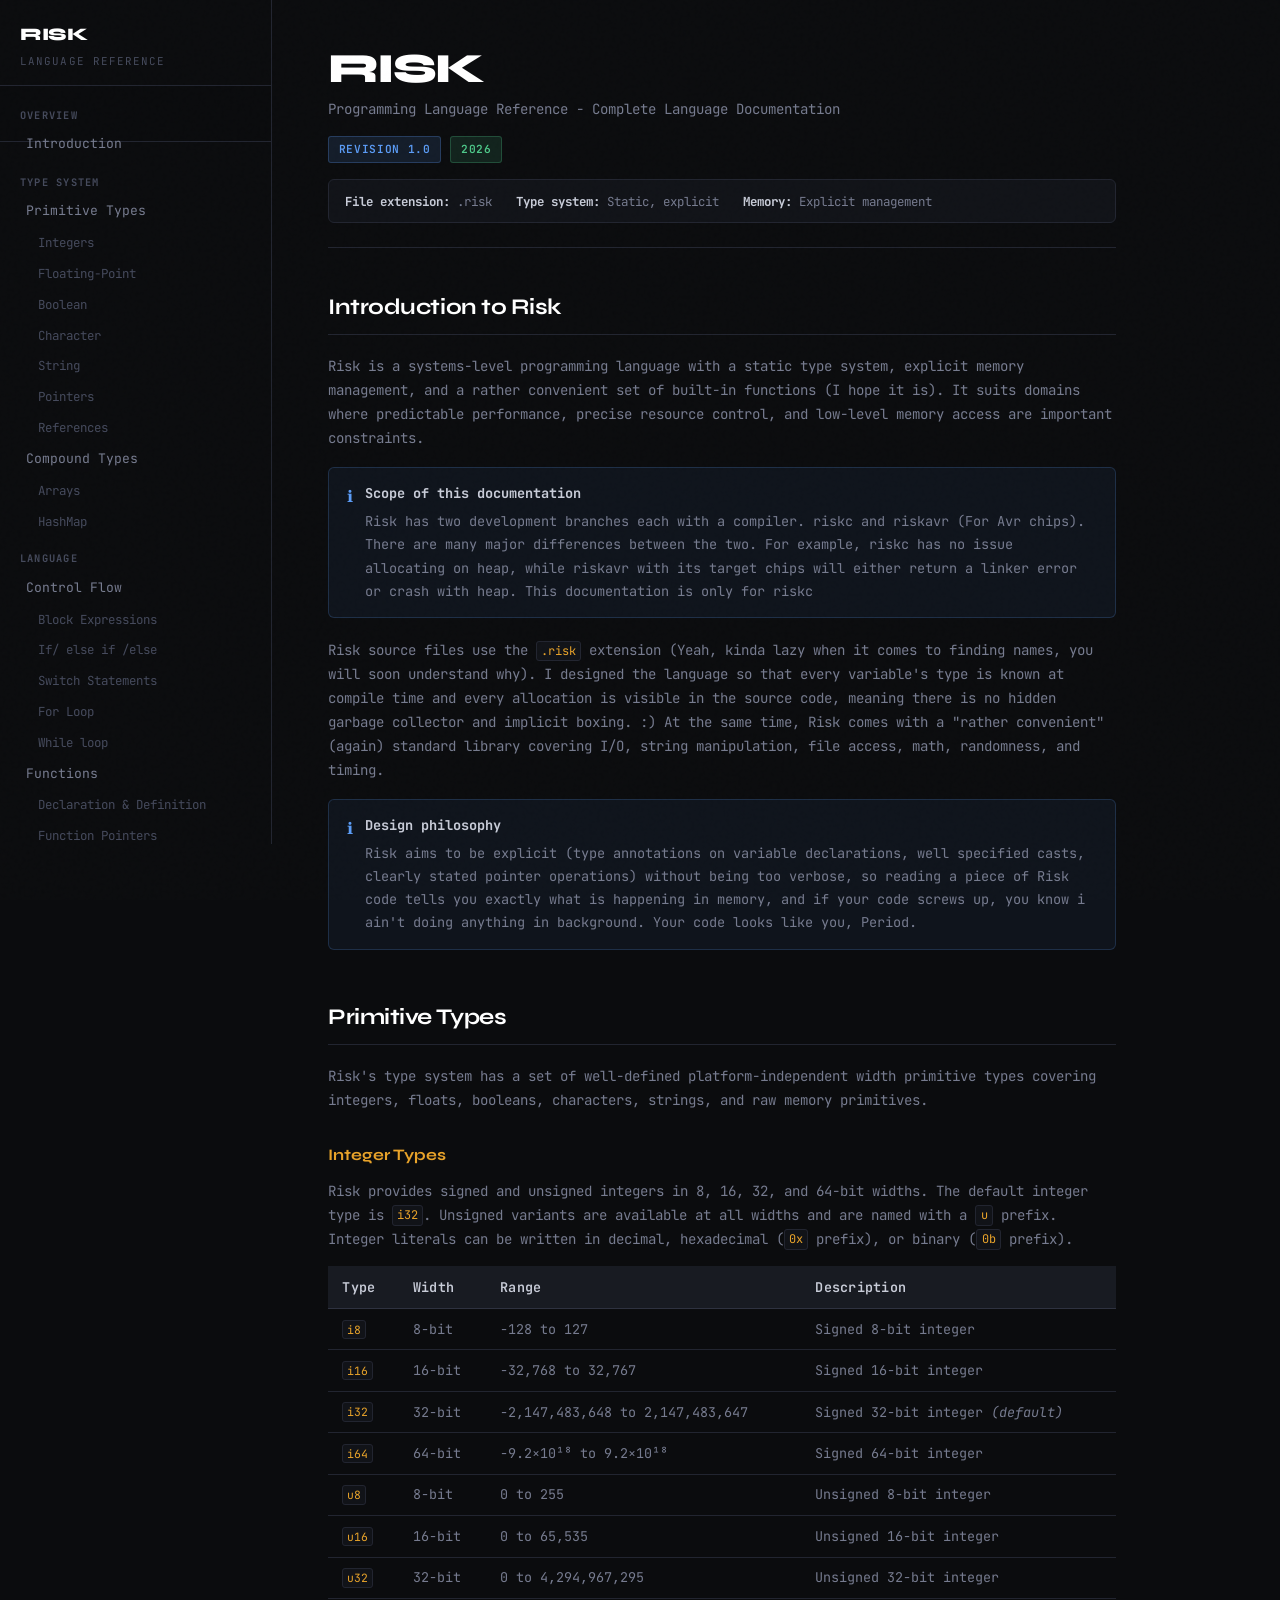
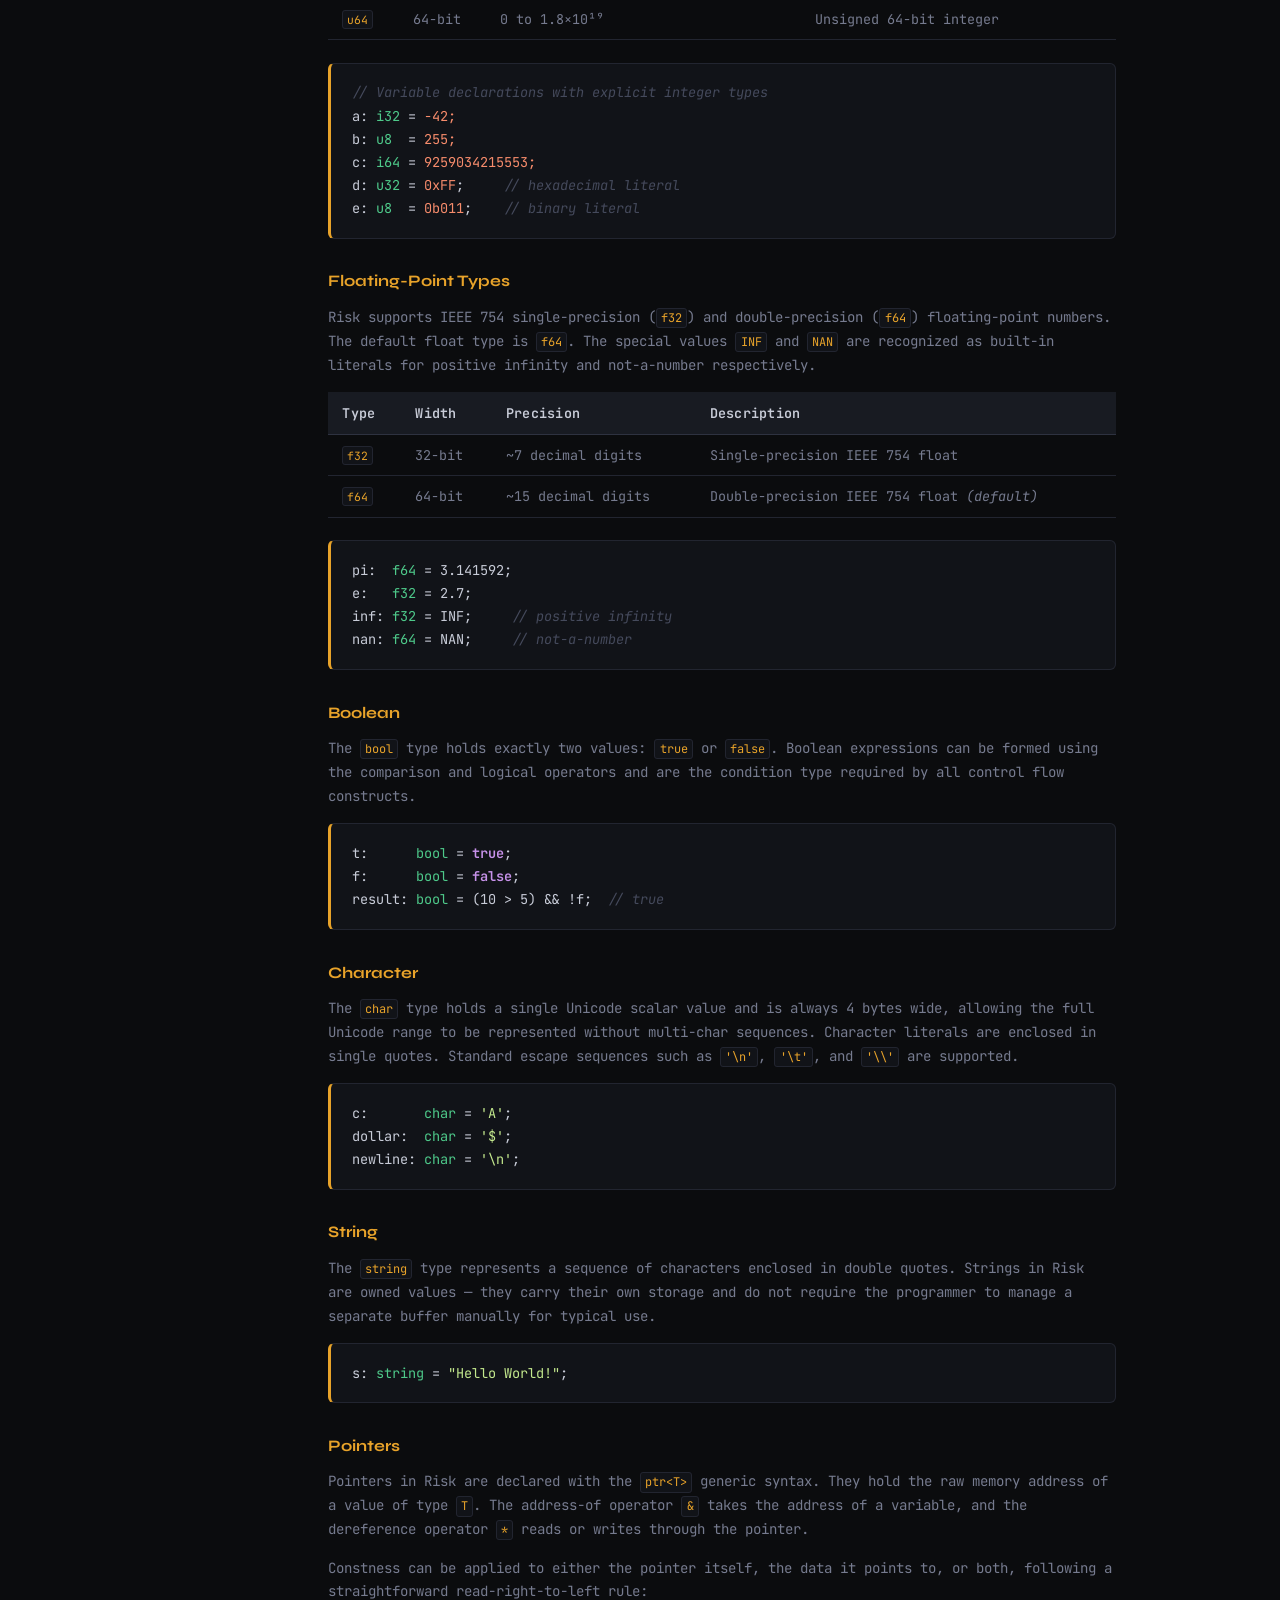
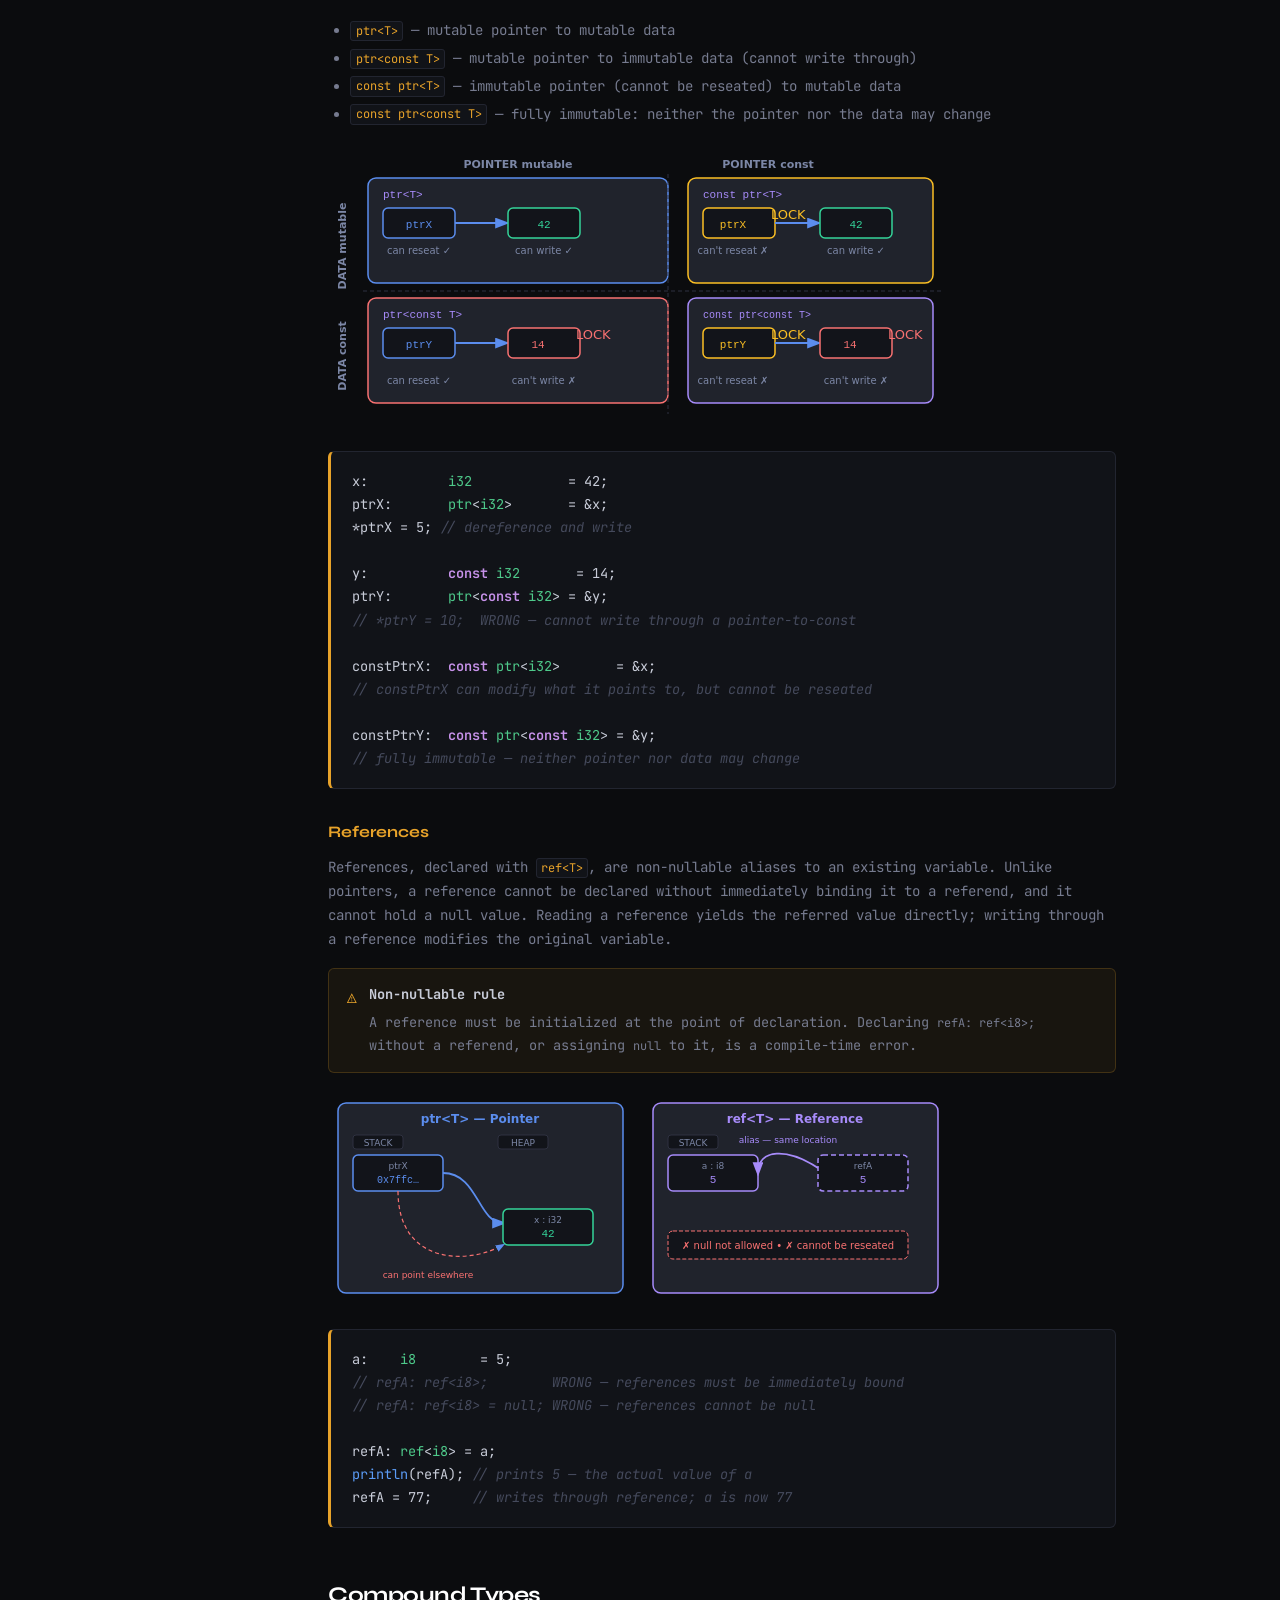
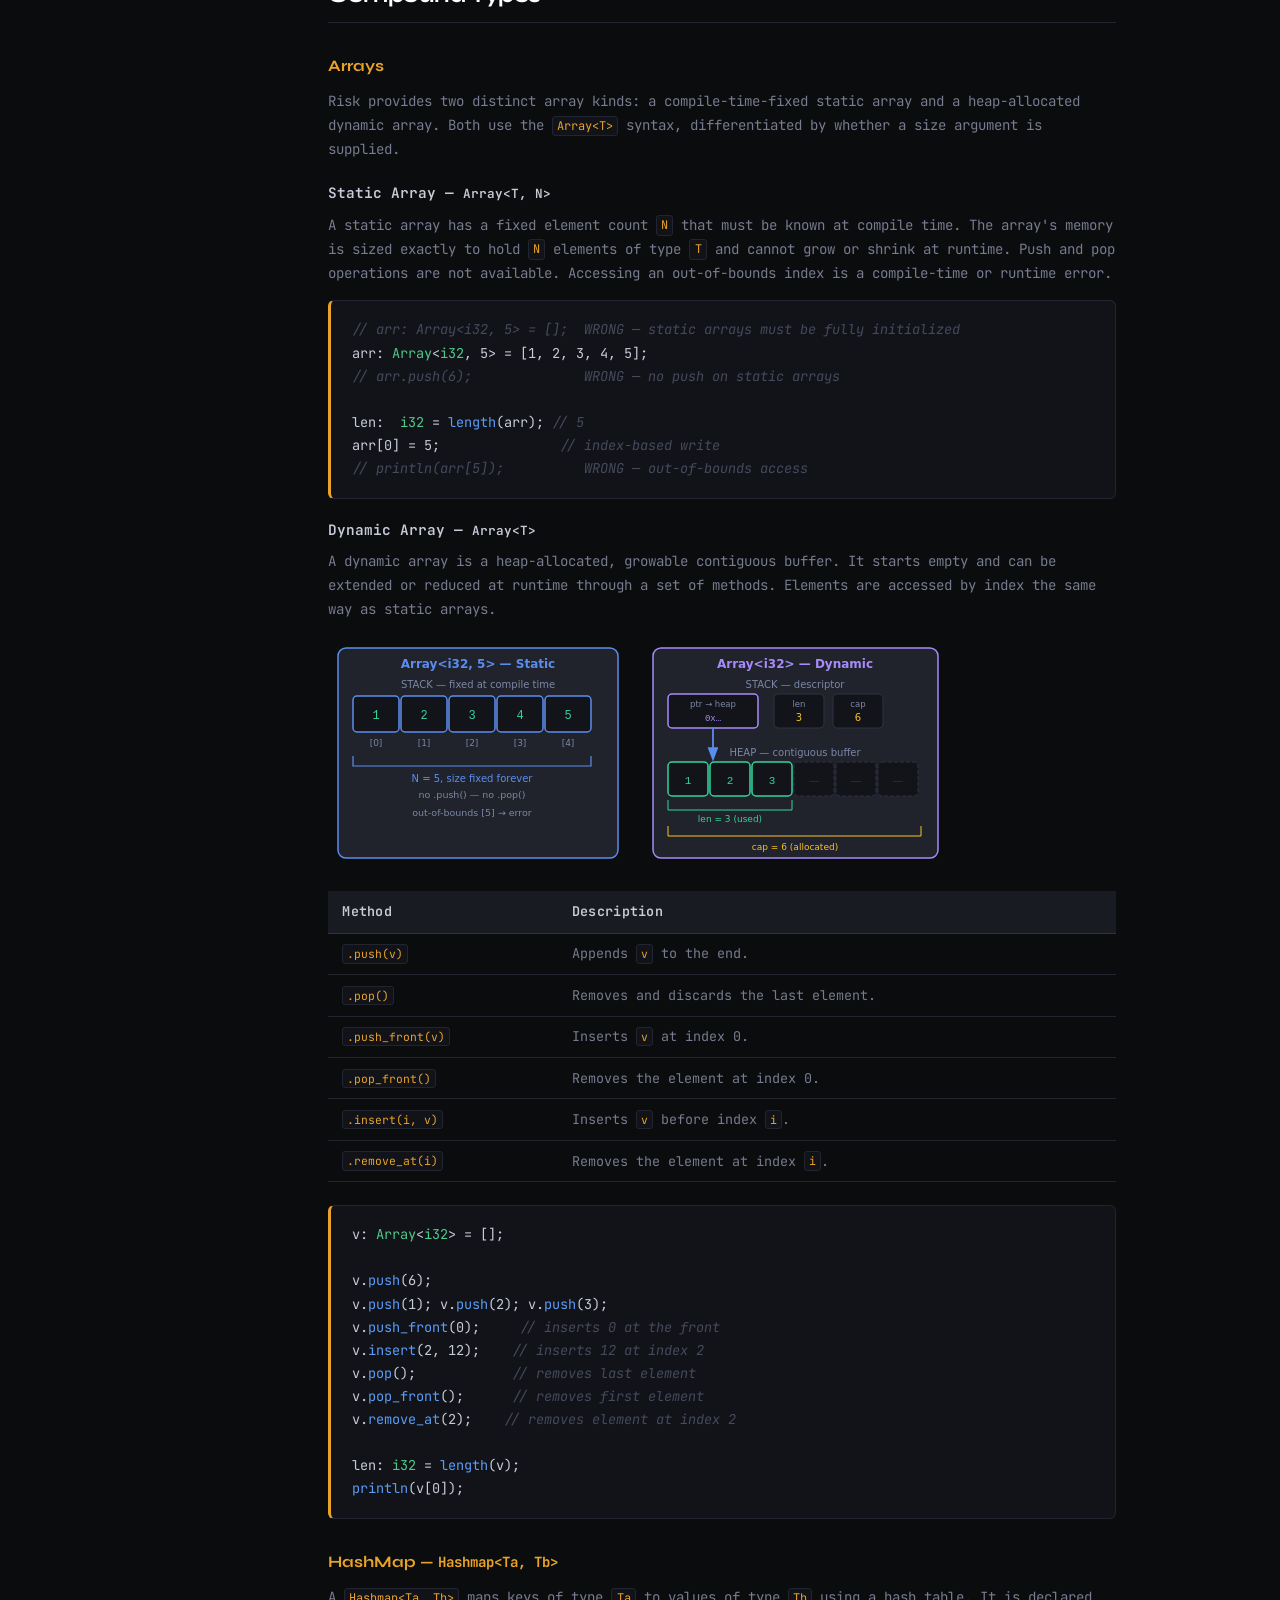
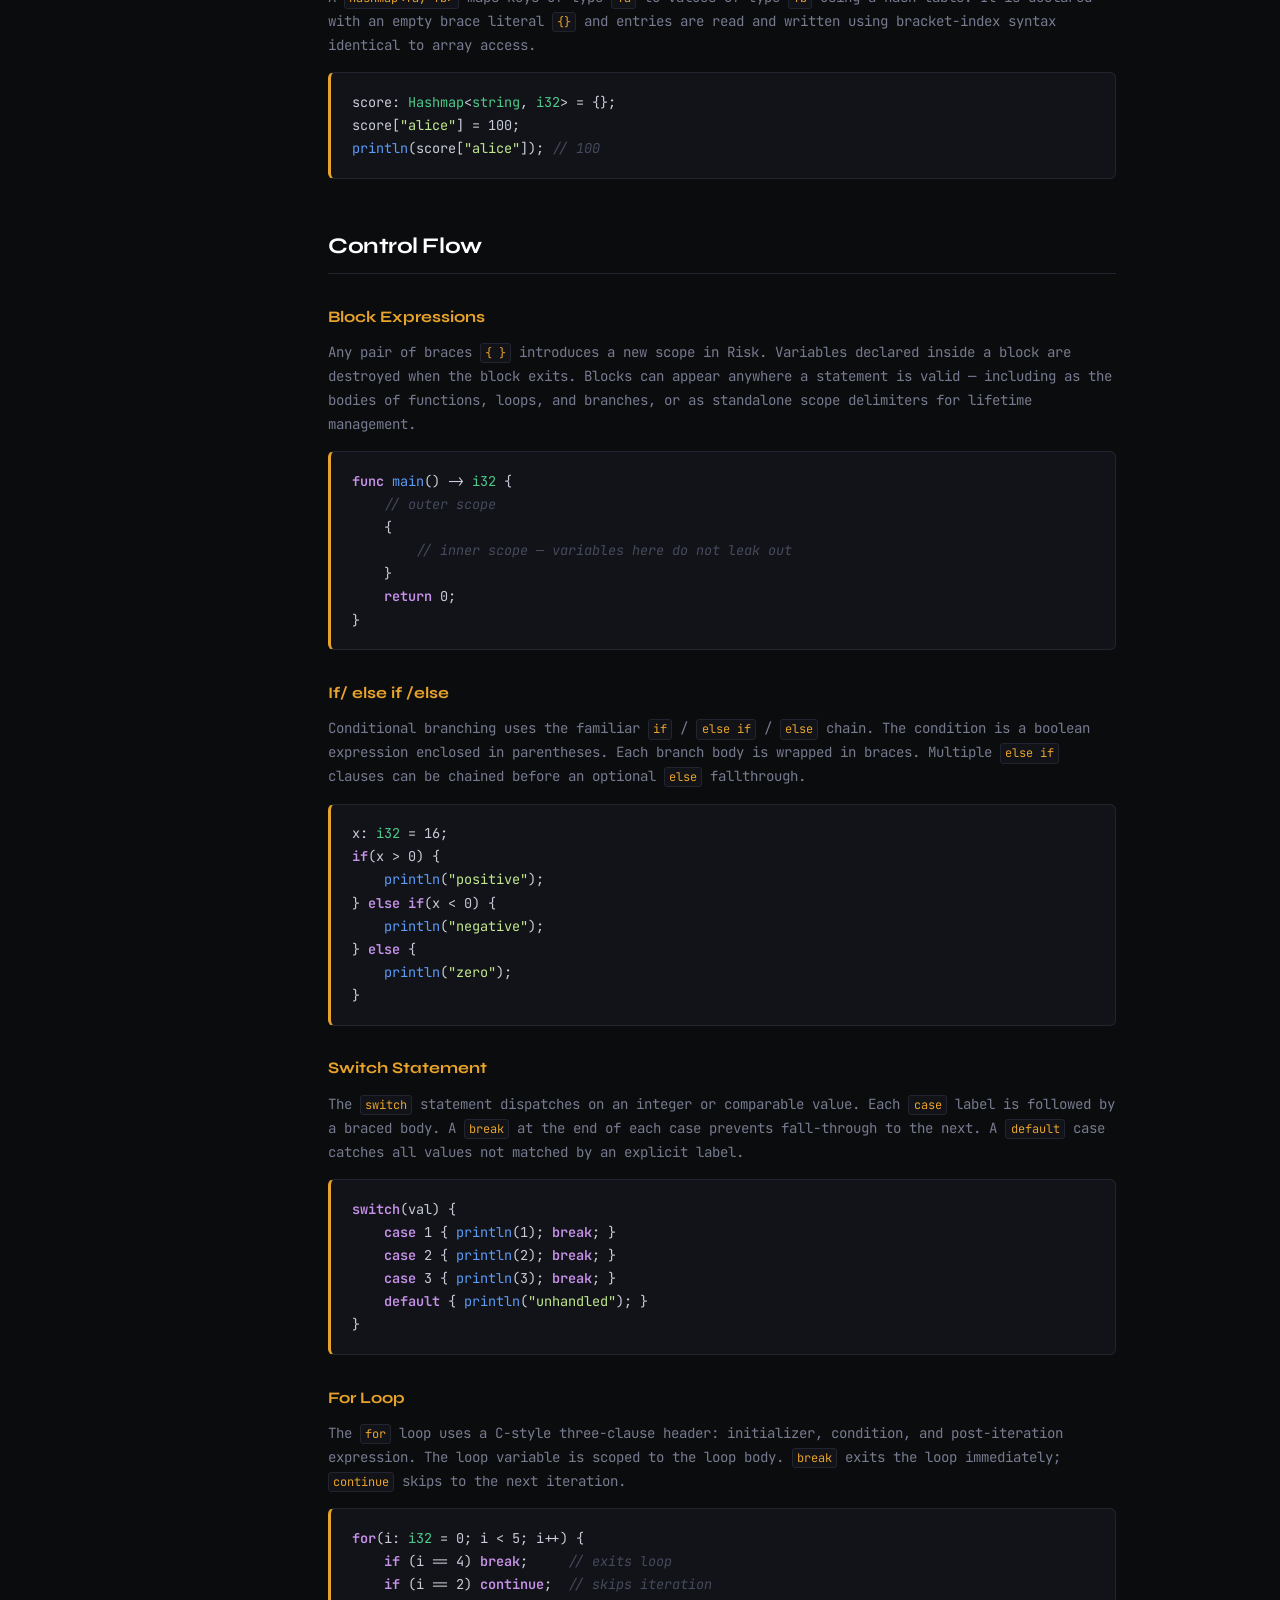
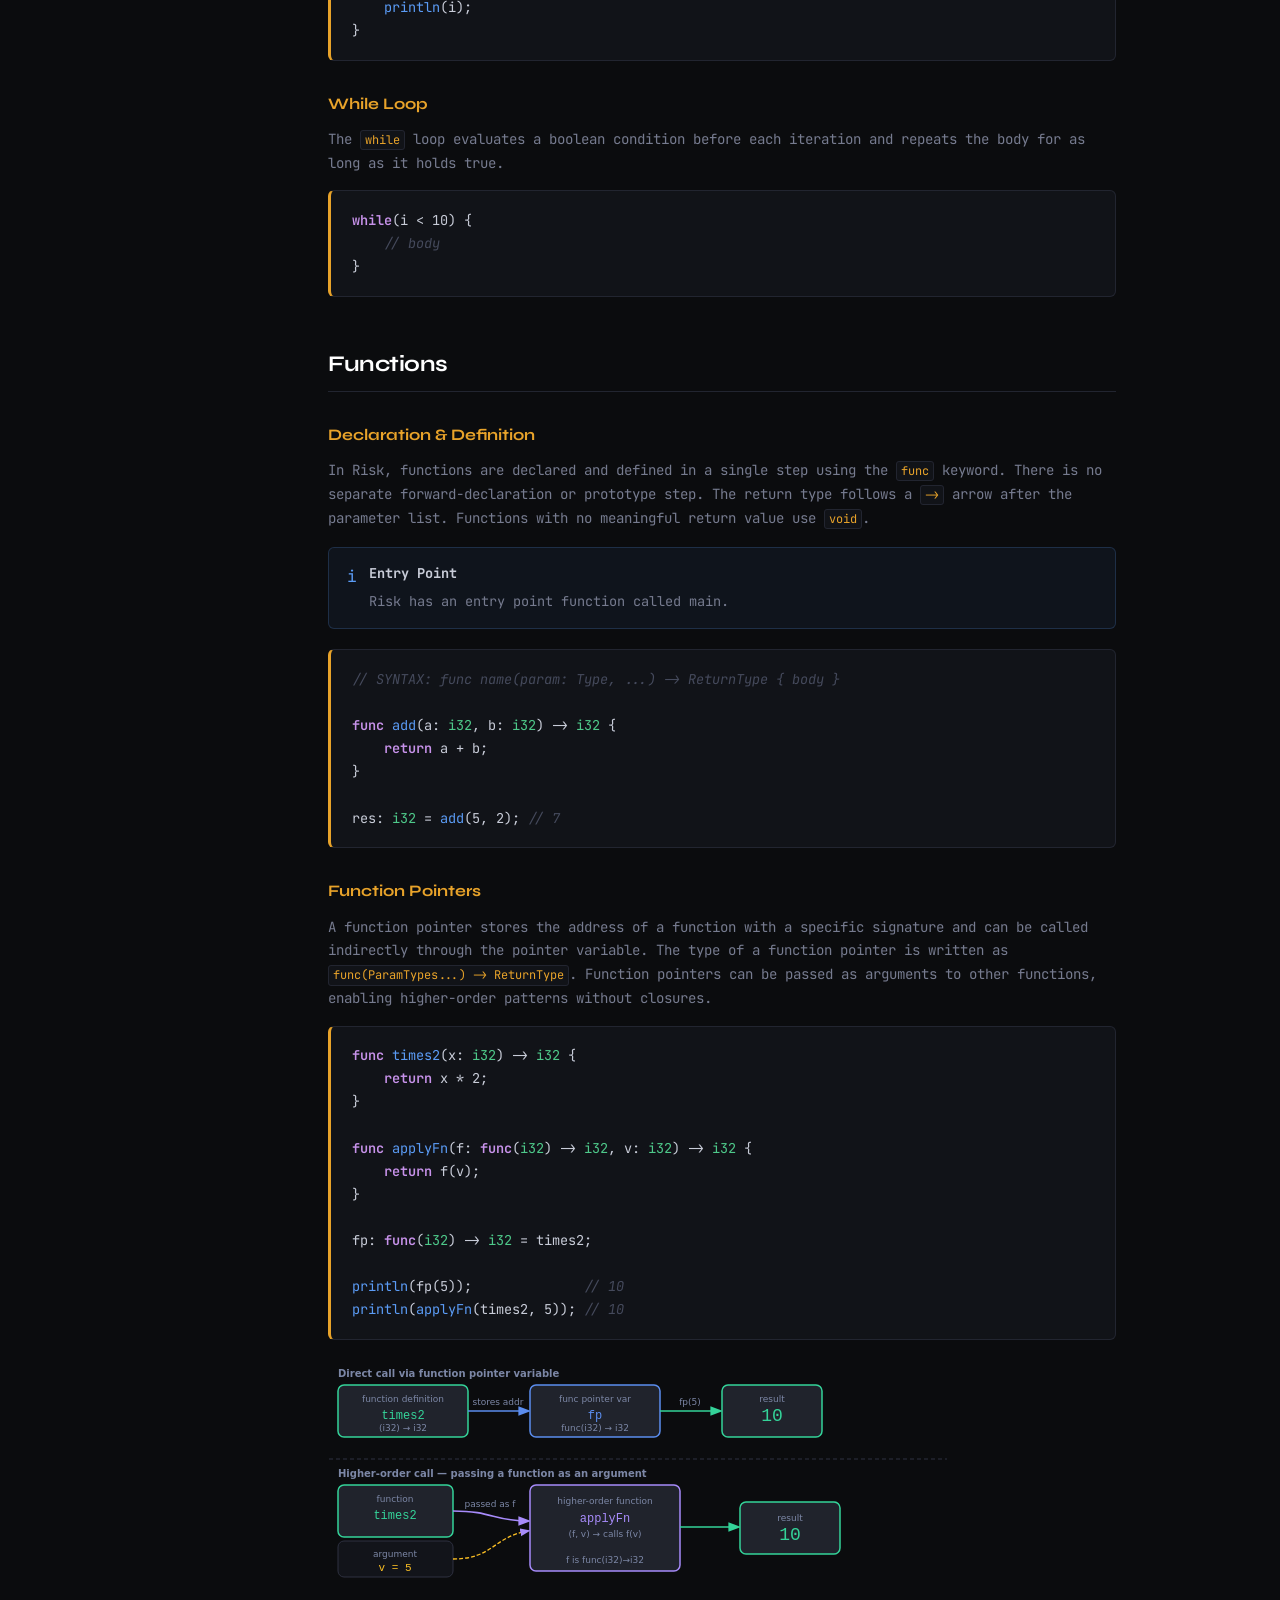
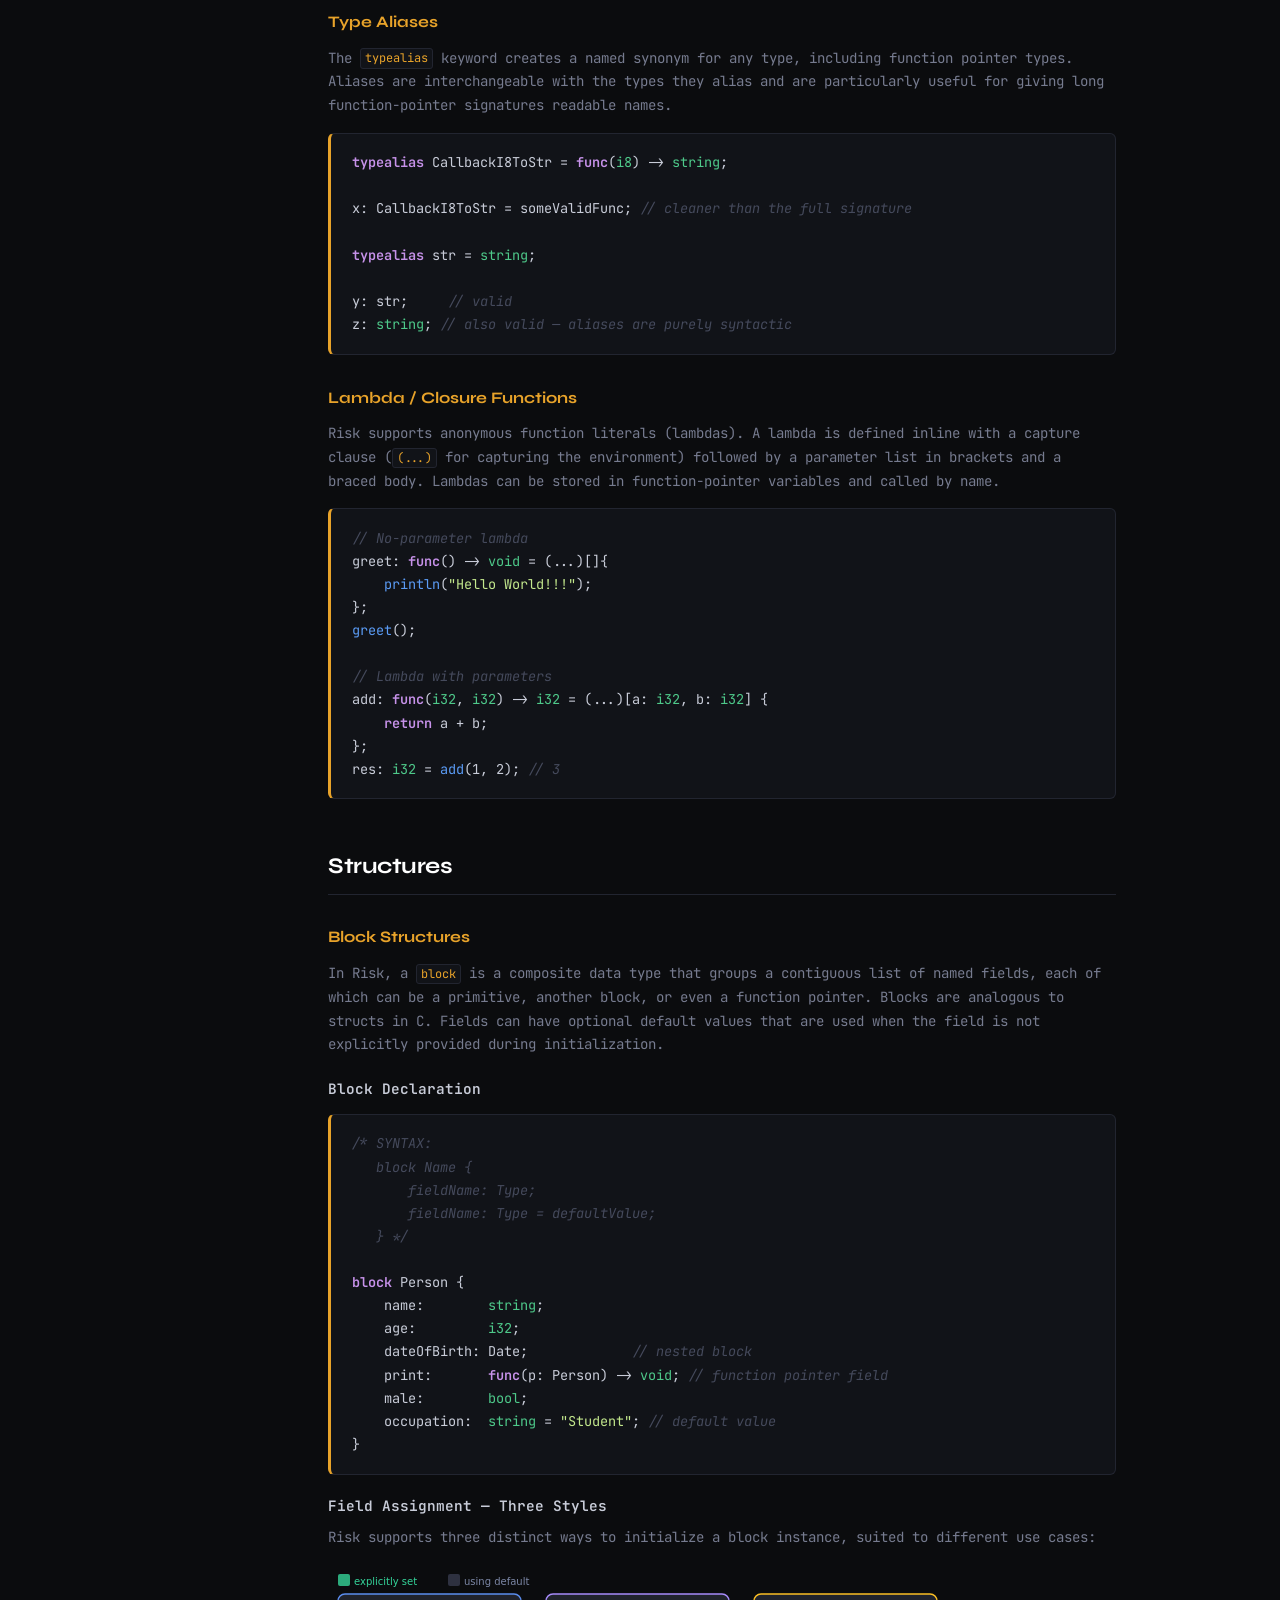
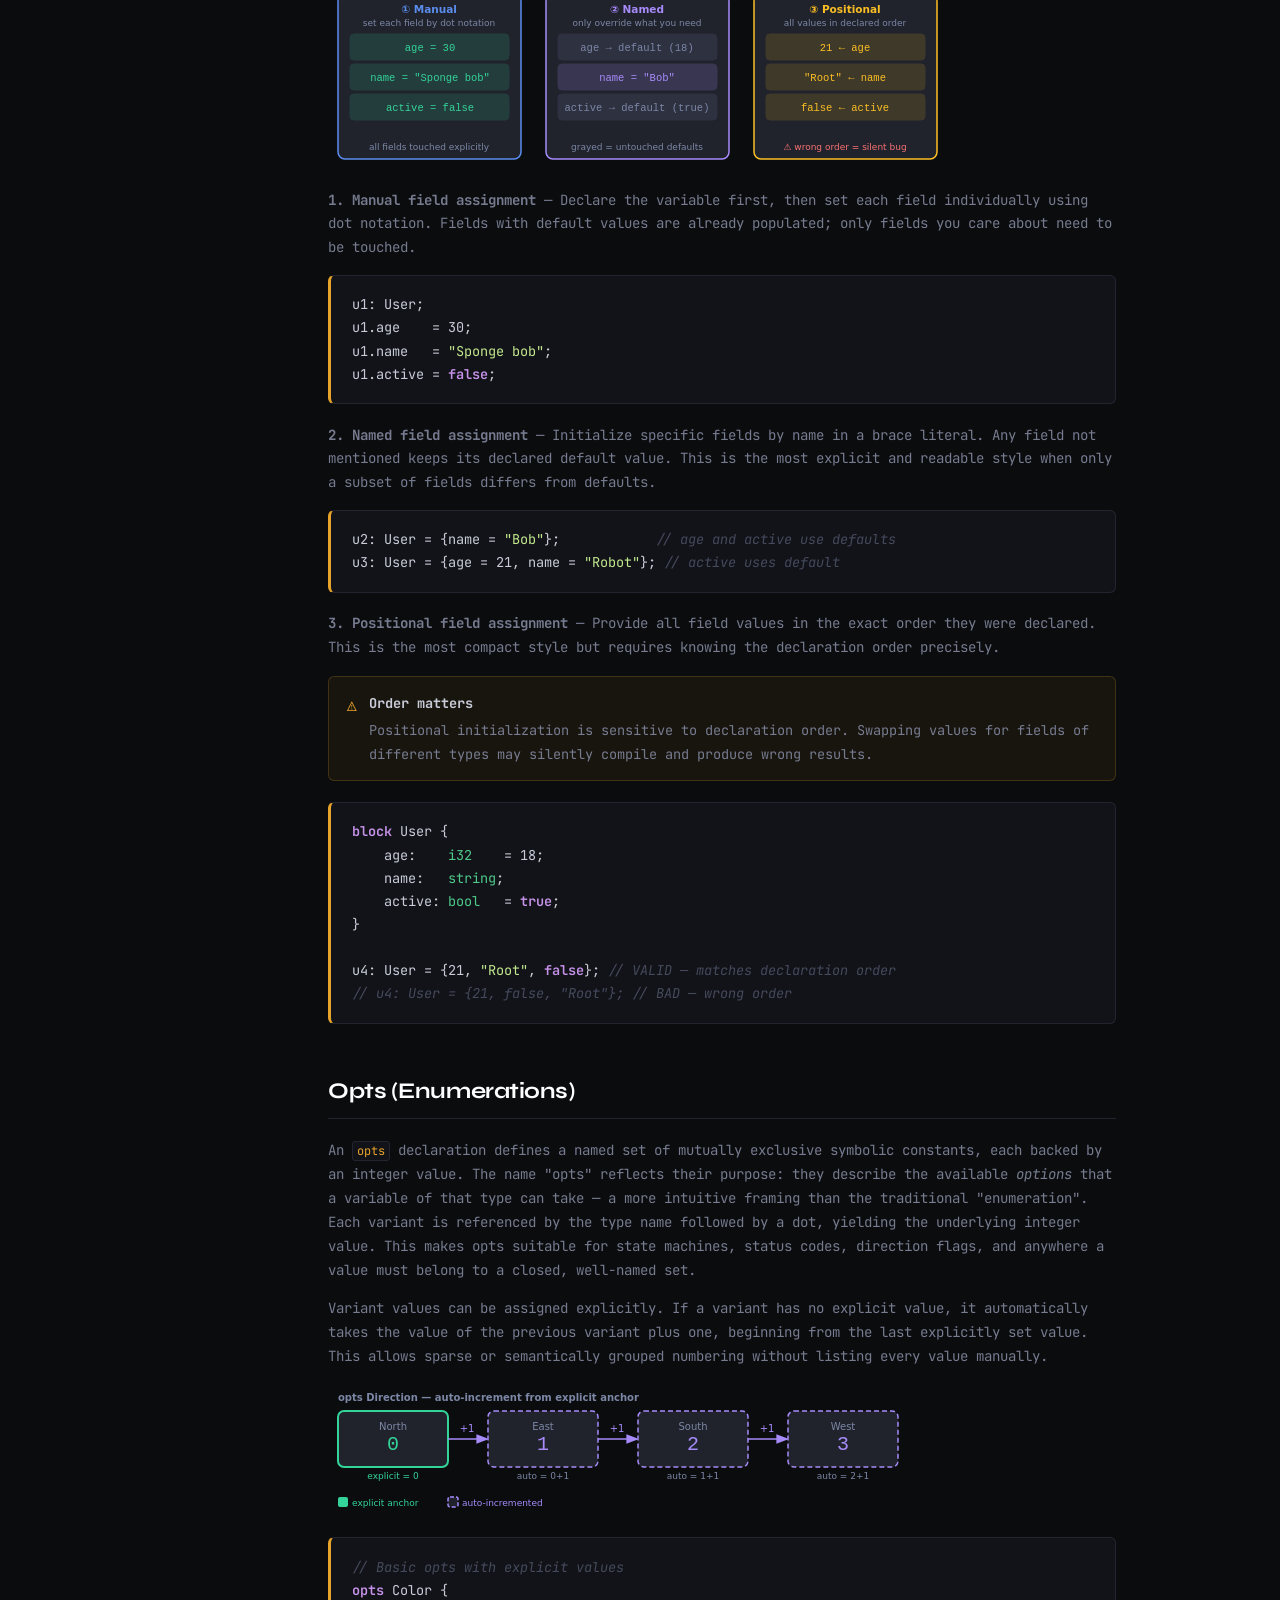
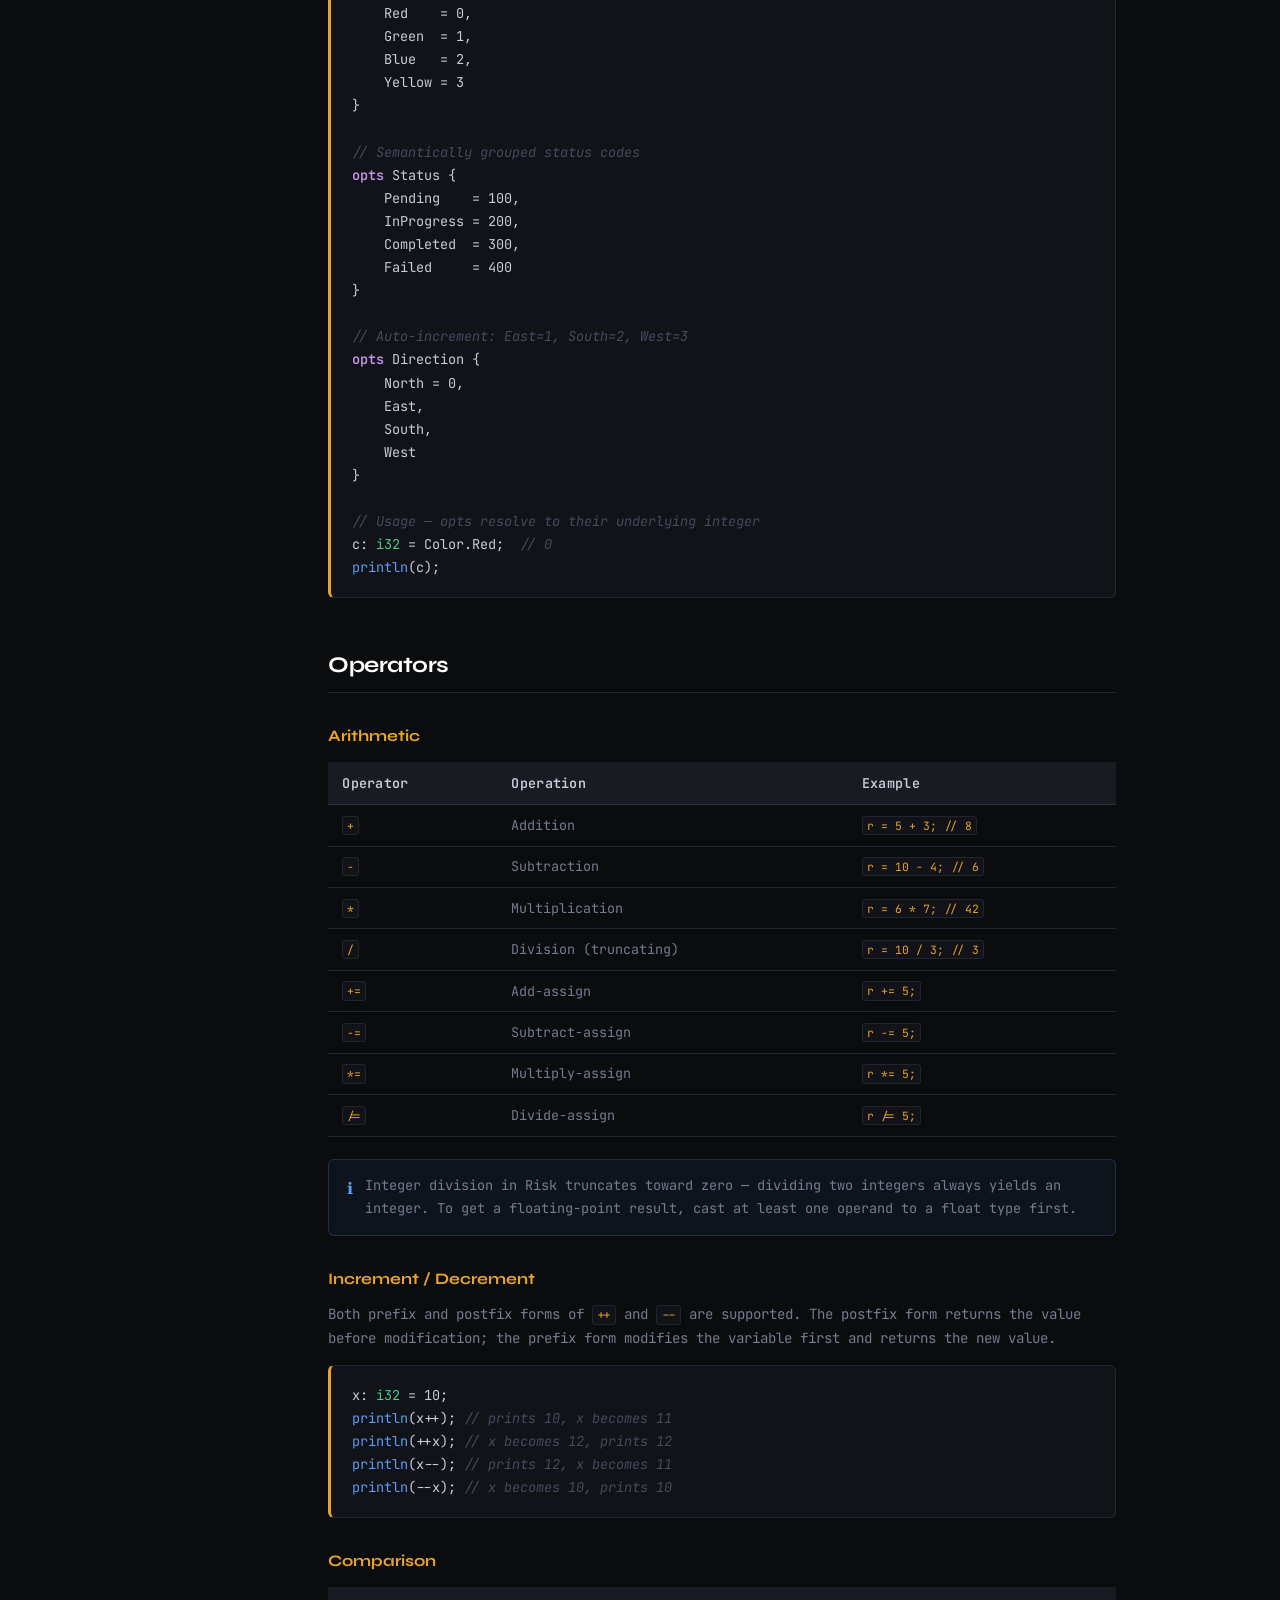
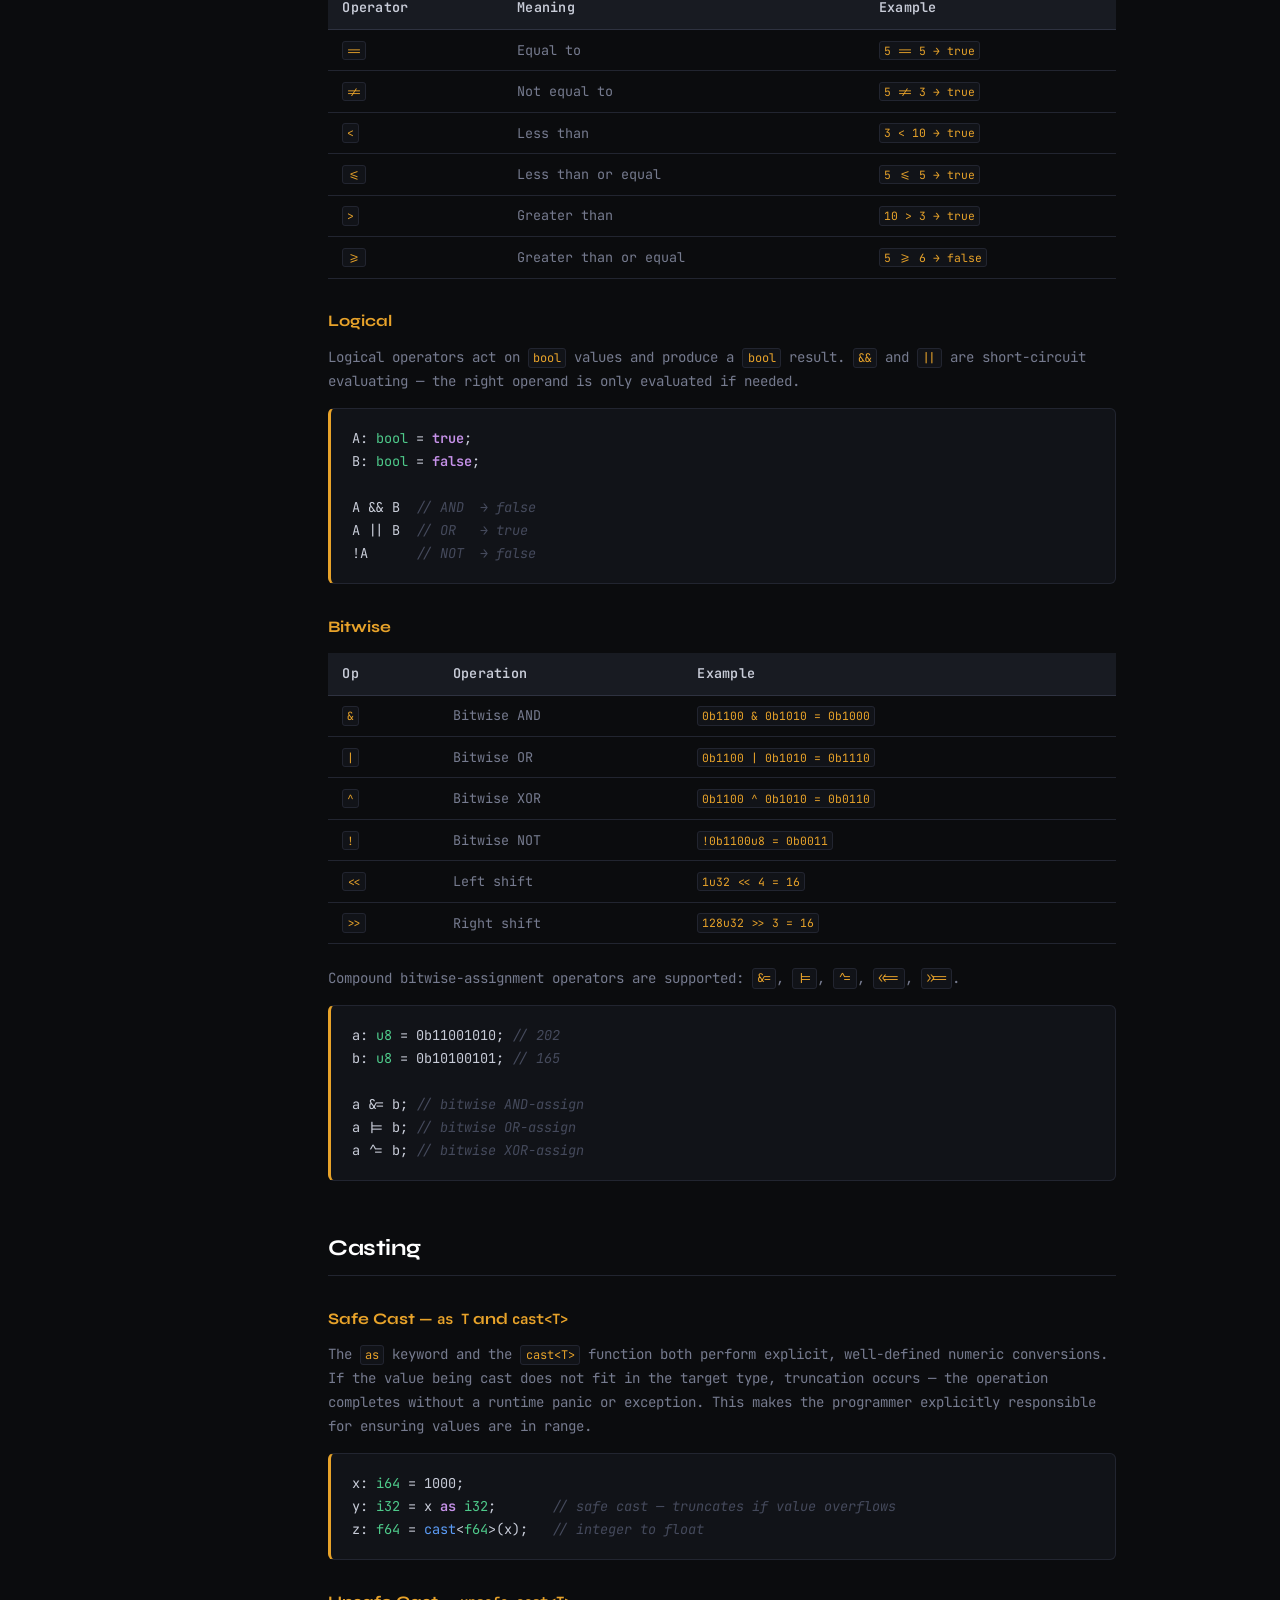
==== index.html @ 80c771b0 "Rename docs.html to index.html" ====
<!DOCTYPE html>
<html lang="en">
<head>
  <meta charset="UTF-8" />
  <meta name="viewport" content="width=device-width, initial-scale=1.0"/>
  <title>Risk Language Reference</title>
  <link rel="stylesheet" href="style.css">
<style>
  /* ── DOCS LAYOUT ──────────────────────────────────────── */
  body {
    display: block; /* override any flex from style.css */
  }

  #docs-wrap {
    display: flex;
    min-height: calc(100vh - 56px);
    margin-top: 56px;
  }

  /* ── SIDEBAR ─────────────────────────────────────────── */
  #sidebar {
    position: fixed;
    left: 0;
    width: 272px;
    height: calc(100vh - 56px);
    background: var(--bg);
    border-right: 1px solid var(--border);
    overflow-y: auto;
    display: flex;
    flex-direction: column;
    z-index: 50;
    scrollbar-width: thin;
    scrollbar-color: var(--border) transparent;
  }

  #sidebar-header {
    padding: 1.25rem 1.25rem 0.9rem;
    border-bottom: 1px solid var(--border);
    position: sticky;
    top: 0;
    background: var(--bg);
    z-index: 10;
  }

  #sidebar-header .logo {
    font-family: var(--font-sans);
    font-size: 1.1rem;
    font-weight: 800;
    color: #fff;
    letter-spacing: -0.02em;
  }

  #sidebar-header .logo span { color: var(--accent); }

  #sidebar-header .subtitle {
    font-size: 0.68rem;
    color: var(--text3);
    margin-top: 2px;
    text-transform: uppercase;
    letter-spacing: 0.1em;
  }

  #sidebar nav { padding: 0.6rem 0 2rem; }

  .nav-group { margin-bottom: 0.15rem; }

  .nav-group-title {
    font-size: 0.65rem;
    font-weight: 700;
    text-transform: uppercase;
    letter-spacing: 0.12em;
    color: var(--text3);
    padding: 0.7rem 1.25rem 0.25rem;
  }

  #sidebar a {
    display: block;
    padding: 0.3rem 1.25rem 0.3rem 1.5rem;
    color: var(--text2);
    text-decoration: none;
    font-size: 0.82rem;
    border-left: 2px solid transparent;
    transition: all 0.12s;
  }

  #sidebar a:hover {
    color: #fff;
    background: var(--bg2);
  }

  #sidebar a.active {
    color: var(--accent);
    border-left-color: var(--accent);
    background: var(--accent-bg);
  }

  #sidebar a.sub {
    padding-left: 2.25rem;
    font-size: 0.78rem;
    color: var(--text3);
  }

  #sidebar a.sub:hover { color: var(--text); background: var(--bg2); }
  #sidebar a.sub.active { color: var(--accent); border-left-color: var(--accent); background: var(--accent-bg); }

  /* ── MAIN CONTENT ────────────────────────────────────── */
  #content {
    margin-left: 272px;
    flex: 1;
    padding: 3rem 3.5rem 5rem;
    max-width: 900px;
    font-family: var(--font-mono);
  }

  /* ── PAGE HEADER ─────────────────────────────────────── */
  #page-header {
    border-bottom: 1px solid var(--border);
    padding-bottom: 1.5rem;
    margin-bottom: 2.5rem;
  }

  #page-header h1 {
    font-family: var(--font-sans);
    font-size: 2.6rem;
    font-weight: 800;
    color: #fff;
    letter-spacing: -0.04em;
    line-height: 1;
    margin-bottom: 0.5rem;
  }

  #page-header h1 span { color: var(--accent); }

  #page-header .tagline {
    color: var(--text2);
    font-size: 0.88rem;
    margin-top: 0.4rem;
  }

  .version-bar {
    background: var(--bg2);
    border: 1px solid var(--border);
    border-radius: 6px;
    padding: 0.65rem 1rem;
    font-size: 0.78rem;
    color: var(--text2);
    margin-top: 1rem;
    display: flex;
    gap: 1.5rem;
    flex-wrap: wrap;
  }

  .version-bar span b { color: var(--text); }

  /* Override badge styles from style.css for docs context */
  .badge-blue  { background: rgba(91,156,246,0.12); color: var(--blue);   border: 1px solid rgba(91,156,246,0.25); }
  .badge-green { background: rgba(78,201,138,0.12); color: var(--green);  border: 1px solid rgba(78,201,138,0.25); }

  /* ── SECTIONS ────────────────────────────────────────── */
  section { margin-bottom: 3rem; }

  h2.section-title {
    font-family: var(--font-sans);
    font-size: 1.4rem;
    font-weight: 700;
    color: #fff;
    border-bottom: 1px solid var(--border);
    padding-bottom: 0.5rem;
    margin-bottom: 1.25rem;
    scroll-margin-top: 4rem;
    letter-spacing: -0.02em;
  }

  h3.sub-title {
    font-family: var(--font-sans);
    font-size: 1rem;
    font-weight: 700;
    color: var(--accent);
    margin: 1.8rem 0 0.7rem;
    scroll-margin-top: 4rem;
  }

  h4.mini-title {
    font-size: 0.9rem;
    font-weight: 600;
    color: var(--text);
    margin: 1.2rem 0 0.5rem;
  }

  p { margin-bottom: 0.9rem; color: var(--text2); font-size: 0.88rem; }

  /* ── CODE BLOCKS ─────────────────────────────────────── */
  pre {
    background: var(--bg2);
    border: 1px solid var(--border);
    border-left: 3px solid var(--accent);
    border-radius: 6px;
    padding: 1.1rem 1.3rem;
    overflow-x: auto;
    margin: 0.8rem 0 1.2rem;
    font-family: var(--font-mono);
    font-size: 0.85rem;
    line-height: 1.7;
    color: var(--text);
  }

  code { font-family: var(--font-mono); font-size: 0.88em; }

  p code, li code, td code {
    background: var(--bg2);
    border: 1px solid var(--border);
    border-radius: 3px;
    padding: 0.1em 0.35em;
    color: var(--accent);
    font-size: 0.85em;
  }

  /* syntax tokens */
  .kw  { color: #c792ea; font-weight: 600; }
  .ty  { color: var(--green); }
  .str { color: #c3e88d; }
  .num { color: #f78c6c; }
  .cmt { color: var(--text3); font-style: italic; }
  .fn  { color: var(--blue); }
  .op  { color: #89ddff; }
  .ok-label  { color: var(--green); }
  .err-label { color: var(--red); }

  /* ── TABLES ──────────────────────────────────────────── */
  .tbl-wrap { overflow-x: auto; margin: 0.8rem 0 1.4rem; }

  table { width: 100%; border-collapse: collapse; font-size: 0.84rem; }

  thead th {
    background: var(--bg3);
    color: var(--text);
    font-weight: 600;
    padding: 0.6rem 0.9rem;
    text-align: left;
    border-bottom: 1px solid var(--border2);
    white-space: nowrap;
    letter-spacing: 0.02em;
  }

  tbody tr { border-bottom: 1px solid var(--border); }
  tbody tr:hover { background: var(--bg2); }
  tbody td { padding: 0.55rem 0.9rem; vertical-align: top; color: var(--text2); }

  /* ── CALLOUTS ────────────────────────────────────────── */
  .callout {
    border-radius: 6px;
    padding: 0.9rem 1.1rem;
    margin: 1rem 0 1.3rem;
    font-size: 0.85rem;
    display: flex;
    gap: 0.8rem;
    align-items: flex-start;
    border: 1px solid;
  }

  .callout-icon { font-size: 1rem; flex-shrink: 0; margin-top: 0.05rem; }
  .callout-body { flex: 1; color: var(--text2); }
  .callout-body strong { display: block; margin-bottom: 0.3rem; color: var(--text); }

  .callout.note    { background: rgba(91,156,246,0.06); border-color: rgba(91,156,246,0.2); }
  .callout.warning { background: rgba(232,163,42,0.06); border-color: rgba(232,163,42,0.2); }
  .callout.danger  { background: rgba(224,92,92,0.06);  border-color: rgba(224,92,92,0.2);  }
  .callout.tip     { background: rgba(78,201,138,0.06); border-color: rgba(78,201,138,0.2); }

  .callout.note    .callout-icon { color: var(--blue); }
  .callout.warning .callout-icon { color: var(--accent); }
  .callout.danger  .callout-icon { color: var(--red); }
  .callout.tip     .callout-icon { color: var(--green); }

  /* ── MISC ────────────────────────────────────────────── */
  ul, ol { padding-left: 1.4rem; margin-bottom: 0.9rem; }
  li { margin-bottom: 0.25rem; color: var(--text2); font-size: 0.88rem; }

  .two-col { display: grid; grid-template-columns: 1fr 1fr; gap: 1rem; }

  hr.sep { border: none; border-top: 1px solid var(--border); margin: 2rem 0; }

  footer {
    margin-top: 4rem;
    padding-top: 1.5rem;
    border-top: 1px solid var(--border);
    color: var(--text3);
    font-size: 0.78rem;
  }

  @media (max-width: 900px) {
    #sidebar { display: none; }
    #content { margin-left: 0; padding: 1.5rem; }
    .two-col { grid-template-columns: 1fr; }
  }
</style>
</head>
<body>
<div id="nav-placeholder"></div>
<aside id="sidebar">
  <div id="sidebar-header">
    <div class="logo">RISK</div>
    <div class="subtitle">Language Reference</div>
  </div>
  <nav style="
	  position: relative;
	  display: block;
	  ">
    <div class="nav-group">
      <div class="nav-group-title">Overview</div>
      <a href="#intro">Introduction</a>
    </div>
    <div class="nav-group">
      <div class="nav-group-title">Type System</div>
      <a href="#primitives">Primitive Types</a>
      <a href="#integers"   class="sub">Integers</a>
      <a href="#floats"     class="sub">Floating-Point</a>
      <a href="#bool"       class="sub">Boolean</a>
      <a href="#char"       class="sub">Character</a>
      <a href="#string"     class="sub">String</a>
      <a href="#pointers"   class="sub">Pointers</a>
      <a href="#references" class="sub">References</a>
      <a href="#compound">Compound Types</a>
      <a href="#arrays"     class="sub">Arrays</a>
      <a href="#hashmap"    class="sub">HashMap</a>
    </div>
    <div class="nav-group">
      <div class="nav-group-title">Language</div>
      <a href="#controlflow">Control Flow</a>
      <a href="#block-expressions"   class="sub">Block Expressions</a>
      <a href="#if-elseif-else"      class="sub">If/ else if /else</a>
      <a href="#switch-statement"    class="sub">Switch Statements</a>
      <a href="#for-loop"   	     class="sub">For Loop</a>
      <a href="#while-loop"          class="sub">While loop</a>
      <a href="#functions">Functions</a>
      <a href="#func-decl"   class="sub">Declaration & Definition</a>
      <a href="#func-ptrs"        class="sub">Function Pointers</a>
      <a href="#typealiases"             class="sub">Type Aliases</a>
      <a href="#lambdas"         class="sub">Lambda / Closure Functions</a>
      <a href="#structures">Structures</a>
      <a href="#opts">Opts (Enumerations)</a>
      <a href="#operators">Operators</a>
      <a href="#casting">Casting</a>
      <a href="#register">register Keyword</a>
      <a href="#modules">Modules &amp; Imports</a>
    </div>
    <div class="nav-group">
      <div class="nav-group-title">Standard Library</div>
      <a href="#stdlib-io">I/O</a>
      <a href="#stdlib-conv">Type Conversion</a>
      <a href="#stdlib-general">General</a>
      <a href="#stdlib-math">Math</a>
      <a href="#stdlib-str">Strings</a>
      <a href="#stdlib-fio">File I/O</a>
      <a href="#stdlib-rand">Random</a>
      <a href="#stdlib-time">Time</a>
      <a href="#stdlib-array">Array Methods</a>
      <a href="#stdlib-tui">TUI &amp; Keyboard</a>
      <a href="#stdlib-sys">System</a>
      <a href="#stdlib-mem">Memory</a>
    </div>
    <div class="nav-group">
      <div class="nav-group-title">Examples</div>
      <a href="#examples">Examples</a>
      <a href="#example-tui"      class="sub">TUI Explorer</a>
      <a href="#example-hello"    class="sub">Hello World</a>
      <a href="#example-fib"      class="sub">Fibonacci</a>
      <a href="#example-fileio"   class="sub">File I/O</a>
      <a href="#example-snake"    class="sub">Terminal Snake</a>
    </div>
    <div class="nav-group">
      <div class="nav-group-title">Quick Reference</div>
      <a href="#type-cheatsheet">Type Cheat Sheet</a>
      <a href="#op-precedence">Operator Precedence</a>
    </div>
  </nav>
</aside>

<!-- ════════════════════════════════════════════ MAIN -->
<main id="content">

  <!-- PAGE HEADER -->
  <div id="page-header">
    <h1>RISK</h1>
    <p class="tagline">Programming Language Reference - Complete Language Documentation</p>
    <div style="margin-top:0.8rem;">
      <span class="badge badge-blue">Revision 1.0</span>
      <span class="badge badge-green">2026</span>
    </div>
    <div class="version-bar">
      <span><b>File extension:</b> .risk</span>
      <span><b>Type system:</b> Static, explicit</span>
      <span><b>Memory:</b> Explicit management</span>
    </div>
  </div>

  <!-- ══════════════════════════════════════ 1. INTRO -->
   <section id="intro">
    <h2 class="section-title">Introduction to Risk</h2>

    <p>
      Risk is a systems-level programming language with a static type system, explicit
      memory management, and a rather convenient set of built-in functions (I hope it is). It suits domains where predictable performance, precise resource control,
      and low-level memory access are important constraints.
    </p>
	<div class="callout note">
		  <span class="callout-icon">ℹ</span>
		  <div class="callout-body">
		  <strong>Scope of this documentation</strong>
		  Risk has two development branches each with a compiler. riskc and riskavr (For Avr chips).
		  There are many major differences between the two. For example, riskc has no issue allocating on heap, while riskavr with its target chips will either return a linker error or crash with heap.
		  This documentation is only for <bold>riskc</bold>
	  </div>
	  </div>

    <p>
      Risk source files use the <code>.risk</code> extension (Yeah, kinda lazy when it comes to finding names, you will soon understand why). I designed the language so that every
      variable's type is known at compile time and every allocation is visible in the source code, meaning there is no hidden garbage collector and implicit boxing. :) At the same time, Risk comes with a
      "rather convenient" (again) standard library covering I/O, string manipulation, file access, math, randomness, and
      timing.
    </p>

    <div class="callout note">
      <span class="callout-icon">ℹ</span>
      <div class="callout-body">
        <strong>Design philosophy</strong>
        Risk aims to be explicit (type annotations on variable declarations, well specified casts, clearly stated pointer operations) without being too verbose, so reading a piece of Risk code tells you exactly what is happening in memory, and if your code screws up, you know i ain't doing anything in background. Your code looks like you, Period.
      </div>
    </div>
  </section>

 <!-- ══════════════════════════════════════ 2. PRIMITIVES -->
  <section id="primitives">
    <h2 class="section-title">Primitive Types</h2>

    <p>
      Risk's type system has a set of well-defined platform-independent width primitive types covering integers,
      floats, booleans, characters, strings, and raw memory primitives. 
    </p>

    <!-- 2.1 Integers -->
    <h3 class="sub-title" id="integers">Integer Types</h3>

    <p>
      Risk provides signed and unsigned integers in 8, 16, 32, and 64-bit widths. The default
      integer type is <code>i32</code>. Unsigned variants
      are available at all widths and are named with a <code>u</code> prefix. Integer literals can be
      written in decimal, hexadecimal (<code>0x</code> prefix), or binary (<code>0b</code> prefix).
    </p>

    <div class="tbl-wrap">
      <table>
        <thead>
          <tr><th>Type</th><th>Width</th><th>Range</th><th>Description</th></tr>
        </thead>
        <tbody>
          <tr><td><code>i8</code></td> <td>8-bit</td>  <td>−128 to 127</td>                           <td>Signed 8-bit integer</td></tr>
          <tr><td><code>i16</code></td><td>16-bit</td> <td>−32,768 to 32,767</td>                     <td>Signed 16-bit integer</td></tr>
          <tr><td><code>i32</code></td><td>32-bit</td> <td>−2,147,483,648 to 2,147,483,647</td>       <td>Signed 32-bit integer <em>(default)</em></td></tr>
          <tr><td><code>i64</code></td><td>64-bit</td> <td>−9.2×10¹⁸ to 9.2×10¹⁸</td>               <td>Signed 64-bit integer</td></tr>
          <tr><td><code>u8</code></td> <td>8-bit</td>  <td>0 to 255</td>                              <td>Unsigned 8-bit integer</td></tr>
          <tr><td><code>u16</code></td><td>16-bit</td> <td>0 to 65,535</td>                           <td>Unsigned 16-bit integer</td></tr>
          <tr><td><code>u32</code></td><td>32-bit</td> <td>0 to 4,294,967,295</td>                    <td>Unsigned 32-bit integer</td></tr>
          <tr><td><code>u64</code></td><td>64-bit</td> <td>0 to 1.8×10¹⁹</td>                        <td>Unsigned 64-bit integer</td></tr>
        </tbody>
      </table>
    </div>

<pre><span class="cmt">// Variable declarations with explicit integer types</span>
a: <span class="ty">i32</span> = <span class="num">-42;</span>
b: <span class="ty">u8</span>  = <span class="num">255;</span>
c: <span class="ty">i64</span> = <span class="num">9259034215553;</span>
d: <span class="ty">u32</span> = <span class="num">0xFF</span>;     <span class="cmt">// hexadecimal literal</span>
e: <span class="ty">u8</span>  = <span class="num">0b011</span>;    <span class="cmt">// binary literal</span></pre>

    <!-- 2.2 Floats -->
    <h3 class="sub-title" id="floats">Floating-Point Types</h3>

    <p>
      Risk supports IEEE 754 single-precision (<code>f32</code>) and double-precision (<code>f64</code>)
      floating-point numbers. The default float type is <code>f64</code>. The special values
      <code>INF</code> and <code>NAN</code> are recognized as built-in literals for positive infinity
      and not-a-number respectively.
    </p>

    <div class="tbl-wrap">
      <table>
        <thead>
          <tr><th>Type</th><th>Width</th><th>Precision</th><th>Description</th></tr>
        </thead>
        <tbody>
          <tr><td><code>f32</code></td><td>32-bit</td><td>~7 decimal digits</td> <td>Single-precision IEEE 754 float</td></tr>
          <tr><td><code>f64</code></td><td>64-bit</td><td>~15 decimal digits</td><td>Double-precision IEEE 754 float <em>(default)</em></td></tr>
        </tbody>
      </table>
    </div>

<pre>pi:  <span class="ty">f64</span> = 3.141592;
e:   <span class="ty">f32</span> = 2.7;
inf: <span class="ty">f32</span> = INF;     <span class="cmt">// positive infinity</span>
nan: <span class="ty">f64</span> = NAN;     <span class="cmt">// not-a-number</span></pre>

    <!-- 2.3 Boolean -->
    <h3 class="sub-title" id="bool">Boolean</h3>

    <p>
      The <code>bool</code> type holds exactly two values: <code>true</code> or <code>false</code>.
      Boolean expressions can be formed using the comparison and logical operators and are the
      condition type required by all control flow constructs.
    </p>

<pre>t:      <span class="ty">bool</span> = <span class="kw">true</span>;
f:      <span class="ty">bool</span> = <span class="kw">false</span>;
result: <span class="ty">bool</span> = (10 > 5) && !f;  <span class="cmt">// true</span></pre>

    <!-- 2.4 Char -->
    <h3 class="sub-title" id="char">Character</h3>

    <p>
      The <code>char</code> type holds a single Unicode scalar value and is always 4 bytes wide,
      allowing the full Unicode range to be represented without multi-char sequences. Character
      literals are enclosed in single quotes. Standard escape sequences such as <code>'\n'</code>,
      <code>'\t'</code>, and <code>'\\'</code> are supported.
    </p>

<pre>c:       <span class="ty">char</span> = <span class="str">'A'</span>;
dollar:  <span class="ty">char</span> = <span class="str">'$'</span>;
newline: <span class="ty">char</span> = <span class="str">'\n'</span>;</pre>

    <!-- 2.5 String -->
    <h3 class="sub-title" id="string">String</h3>

    <p>
      The <code>string</code> type represents a sequence of characters enclosed in double quotes.
      Strings in Risk are owned values — they carry their own storage and do not require the
      programmer to manage a separate buffer manually for typical use.
    </p>

<pre>s: <span class="ty">string</span> = <span class="str">"Hello World!"</span>;</pre>

    <!-- 2.6 Pointers -->
    <h3 class="sub-title" id="pointers">Pointers</h3>

    <p>
      Pointers in Risk are declared with the <code>ptr&lt;T&gt;</code> generic syntax. They hold the
      raw memory address of a value of type <code>T</code>. The address-of operator <code>&amp;</code>
      takes the address of a variable, and the dereference operator <code>*</code> reads or writes
      through the pointer.
    </p>

    <p>
      Constness can be applied to either the pointer itself, the data it points to, or both,
      following a straightforward read-right-to-left rule:
    </p>

    <ul>
      <li><code>ptr&lt;T&gt;</code> — mutable pointer to mutable data</li>
      <li><code>ptr&lt;const T&gt;</code> — mutable pointer to immutable data (cannot write through)</li>
      <li><code>const ptr&lt;T&gt;</code> — immutable pointer (cannot be reseated) to mutable data</li>
      <li><code>const ptr&lt;const T&gt;</code> — fully immutable: neither the pointer nor the data may change</li>
    </ul>

    <!-- DIAGRAM: Pointer constness 2x2 -->
    <svg viewBox="0 0 620 280" xmlns="http://www.w3.org/2000/svg" style="width:100%;max-width:620px;display:block;margin:1.2rem 0 1.6rem;font-family:'Segoe UI',system-ui,sans-serif;">
      <defs>
        <marker id="arr" markerWidth="8" markerHeight="8" refX="6" refY="3" orient="auto">
          <path d="M0,0 L0,6 L8,3 z" fill="#5b8dee"/>
        </marker>
        <marker id="arr-lock" markerWidth="8" markerHeight="8" refX="6" refY="3" orient="auto">
          <path d="M0,0 L0,6 L8,3 z" fill="#7c87a6"/>
        </marker>
      </defs>

      <!-- grid labels -->
      <text x="190" y="22" fill="#7c87a6" font-size="11" text-anchor="middle" font-weight="600">POINTER mutable</text>
      <text x="440" y="22" fill="#7c87a6" font-size="11" text-anchor="middle" font-weight="600">POINTER const</text>
      <text x="18" y="100" fill="#7c87a6" font-size="11" text-anchor="middle" font-weight="600" transform="rotate(-90,18,100)">DATA mutable</text>
      <text x="18" y="210" fill="#7c87a6" font-size="11" text-anchor="middle" font-weight="600" transform="rotate(-90,18,210)">DATA const</text>

      <!-- Cell 1: ptr<T> — top left -->
      <rect x="40" y="32" width="300" height="105" rx="8" fill="#20232c" stroke="#5b8dee" stroke-width="1.5"/>
      <text x="55" y="52" fill="#a78bfa" font-size="11" font-family="'Cascadia Code','Fira Code',monospace">ptr&lt;T&gt;</text>
      <!-- pointer box -->
      <rect x="55" y="62" width="72" height="30" rx="5" fill="#12141a" stroke="#5b8dee" stroke-width="1.5"/>
      <text x="91" y="82" fill="#5b8dee" font-size="11" text-anchor="middle" font-family="'Cascadia Code','Fira Code',monospace">ptrX</text>
      <!-- arrow -->
      <line x1="127" y1="77" x2="178" y2="77" stroke="#5b8dee" stroke-width="1.8" marker-end="url(#arr)"/>
      <!-- data box -->
      <rect x="180" y="62" width="72" height="30" rx="5" fill="#12141a" stroke="#34d399" stroke-width="1.5"/>
      <text x="216" y="82" fill="#34d399" font-size="11" text-anchor="middle" font-family="'Cascadia Code','Fira Code',monospace">42</text>
      <!-- labels -->
      <text x="91" y="108" fill="#7c87a6" font-size="10" text-anchor="middle">can reseat ✓</text>
      <text x="216" y="108" fill="#7c87a6" font-size="10" text-anchor="middle">can write ✓</text>

      <!-- Cell 2: const ptr<T> — top right -->
      <rect x="360" y="32" width="245" height="105" rx="8" fill="#20232c" stroke="#fbbf24" stroke-width="1.5"/>
      <text x="375" y="52" fill="#a78bfa" font-size="11" font-family="'Cascadia Code','Fira Code',monospace">const ptr&lt;T&gt;</text>
      <!-- pointer box with lock -->
      <rect x="375" y="62" width="72" height="30" rx="5" fill="#12141a" stroke="#fbbf24" stroke-width="1.5"/>
      <text x="405" y="82" fill="#fbbf24" font-size="11" text-anchor="middle" font-family="'Cascadia Code','Fira Code',monospace">ptrX</text>
      <!-- lock on pointer -->
      <text x="443" y="73" fill="#fbbf24" font-size="13">LOCK</text>
      <!-- arrow -->
      <line x1="447" y1="77" x2="490" y2="77" stroke="#5b8dee" stroke-width="1.8" marker-end="url(#arr)"/>
      <!-- data box -->
      <rect x="492" y="62" width="72" height="30" rx="5" fill="#12141a" stroke="#34d399" stroke-width="1.5"/>
      <text x="528" y="82" fill="#34d399" font-size="11" text-anchor="middle" font-family="'Cascadia Code','Fira Code',monospace">42</text>
      <text x="405" y="108" fill="#7c87a6" font-size="10" text-anchor="middle">can't reseat ✗</text>
      <text x="528" y="108" fill="#7c87a6" font-size="10" text-anchor="middle">can write ✓</text>

      <!-- Cell 3: ptr<const T> — bottom left -->
      <rect x="40" y="152" width="300" height="105" rx="8" fill="#20232c" stroke="#f87171" stroke-width="1.5"/>
      <text x="55" y="172" fill="#a78bfa" font-size="11" font-family="'Cascadia Code','Fira Code',monospace">ptr&lt;const T&gt;</text>
      <!-- pointer box -->
      <rect x="55" y="182" width="72" height="30" rx="5" fill="#12141a" stroke="#5b8dee" stroke-width="1.5"/>
      <text x="91" y="202" fill="#5b8dee" font-size="11" text-anchor="middle" font-family="'Cascadia Code','Fira Code',monospace">ptrY</text>
      <!-- arrow -->
      <line x1="127" y1="197" x2="178" y2="197" stroke="#5b8dee" stroke-width="1.8" marker-end="url(#arr)"/>
      <!-- data box with lock -->
      <rect x="180" y="182" width="72" height="30" rx="5" fill="#12141a" stroke="#f87171" stroke-width="1.5"/>
      <text x="210" y="202" fill="#f87171" font-size="11" text-anchor="middle" font-family="'Cascadia Code','Fira Code',monospace">14</text>
      <text x="248" y="193" fill="#f87171" font-size="13">LOCK</text>
      <text x="91" y="238" fill="#7c87a6" font-size="10" text-anchor="middle">can reseat ✓</text>
      <text x="216" y="238" fill="#7c87a6" font-size="10" text-anchor="middle">can't write ✗</text>

      <!-- Cell 4: const ptr<const T> — bottom right -->
      <rect x="360" y="152" width="245" height="105" rx="8" fill="#20232c" stroke="#a78bfa" stroke-width="1.5"/>
      <text x="375" y="172" fill="#a78bfa" font-size="10" font-family="'Cascadia Code','Fira Code',monospace">const ptr&lt;const T&gt;</text>
      <!-- pointer box with lock -->
      <rect x="375" y="182" width="72" height="30" rx="5" fill="#12141a" stroke="#fbbf24" stroke-width="1.5"/>
      <text x="405" y="202" fill="#fbbf24" font-size="11" text-anchor="middle" font-family="'Cascadia Code','Fira Code',monospace">ptrY</text>
      <text x="443" y="193" fill="#fbbf24" font-size="13">LOCK</text>
      <!-- arrow -->
      <line x1="447" y1="197" x2="490" y2="197" stroke="#5b8dee" stroke-width="1.8" marker-end="url(#arr)"/>
      <!-- data box with lock -->
      <rect x="492" y="182" width="72" height="30" rx="5" fill="#12141a" stroke="#f87171" stroke-width="1.5"/>
      <text x="522" y="202" fill="#f87171" font-size="11" text-anchor="middle" font-family="'Cascadia Code','Fira Code',monospace">14</text>
      <text x="560" y="193" fill="#f87171" font-size="13">LOCK</text>
      <text x="405" y="238" fill="#7c87a6" font-size="10" text-anchor="middle">can't reseat ✗</text>
      <text x="528" y="238" fill="#7c87a6" font-size="10" text-anchor="middle">can't write ✗</text>

      <!-- divider lines -->
      <line x1="340" y1="28" x2="340" y2="268" stroke="#2e3140" stroke-width="1" stroke-dasharray="4,3"/>
      <line x1="35" y1="145" x2="615" y2="145" stroke="#2e3140" stroke-width="1" stroke-dasharray="4,3"/>
    </svg>

<pre>x:          <span class="ty">i32</span>            = 42;
ptrX:       <span class="ty">ptr</span>&lt;<span class="ty">i32</span>&gt;       = &x;
*ptrX = 5; <span class="cmt">// dereference and write</span>

y:          <span class="kw">const</span> <span class="ty">i32</span>       = 14;
ptrY:       <span class="ty">ptr</span>&lt;<span class="kw">const</span> <span class="ty">i32</span>&gt; = &y;
<span class="cmt">// *ptrY = 10;  WRONG — cannot write through a pointer-to-const</span>

constPtrX:  <span class="kw">const</span> <span class="ty">ptr</span>&lt;<span class="ty">i32</span>&gt;       = &x;
<span class="cmt">// constPtrX can modify what it points to, but cannot be reseated</span>

constPtrY:  <span class="kw">const</span> <span class="ty">ptr</span>&lt;<span class="kw">const</span> <span class="ty">i32</span>&gt; = &y;
<span class="cmt">// fully immutable — neither pointer nor data may change</span></pre>

    <!-- 2.7 References -->
    <h3 class="sub-title" id="references">References</h3>

    <p>
      References, declared with <code>ref&lt;T&gt;</code>, are non-nullable aliases to an existing
      variable. Unlike pointers, a reference cannot be declared without immediately binding it to a
      referend, and it cannot hold a null value. Reading a reference yields the referred value
      directly; writing through a reference modifies the original variable.
    </p>

    <div class="callout warning">
      <span class="callout-icon">⚠</span>
      <div class="callout-body">
        <strong>Non-nullable rule</strong>
        A reference must be initialized at the point of declaration. Declaring
        <code>refA: ref&lt;i8&gt;;</code> without a referend, or assigning <code>null</code> to it, is a
        compile-time error.
      </div>
    </div>

    <!-- DIAGRAM: Reference vs Pointer -->
    <svg viewBox="0 0 620 210" xmlns="http://www.w3.org/2000/svg" style="width:100%;max-width:620px;display:block;margin:1.2rem 0 1.6rem;font-family:'Segoe UI',system-ui,sans-serif;">
      <defs>
        <marker id="arr2" markerWidth="8" markerHeight="8" refX="6" refY="3" orient="auto">
          <path d="M0,0 L0,6 L8,3 z" fill="#5b8dee"/>
        </marker>
        <marker id="arr3" markerWidth="8" markerHeight="8" refX="6" refY="3" orient="auto">
          <path d="M0,0 L0,6 L8,3 z" fill="#a78bfa"/>
        </marker>
      </defs>

      <!-- LEFT: Pointer panel -->
      <rect x="10" y="10" width="285" height="190" rx="8" fill="#20232c" stroke="#5b8dee" stroke-width="1.5"/>
      <text x="152" y="30" fill="#5b8dee" font-size="12" font-weight="700" text-anchor="middle">ptr&lt;T&gt; — Pointer</text>

      <!-- stack label -->
      <rect x="25" y="42" width="50" height="14" rx="3" fill="#12141a" stroke="#2e3140" stroke-width="1"/>
      <text x="50" y="53" fill="#7c87a6" font-size="9" text-anchor="middle">STACK</text>

      <!-- ptr box holding an address -->
      <rect x="25" y="62" width="90" height="36" rx="5" fill="#12141a" stroke="#5b8dee" stroke-width="1.5"/>
      <text x="70" y="76" fill="#7c87a6" font-size="9" text-anchor="middle">ptrX</text>
      <text x="70" y="90" fill="#5b8dee" font-size="10" text-anchor="middle" font-family="'Cascadia Code','Fira Code',monospace">0x7ffc…</text>

      <!-- arrow to data -->
      <path d="M115,80 C150,80 150,130 175,130" stroke="#5b8dee" stroke-width="1.8" fill="none" marker-end="url(#arr2)"/>

      <!-- heap label -->
      <rect x="170" y="42" width="50" height="14" rx="3" fill="#12141a" stroke="#2e3140" stroke-width="1"/>
      <text x="195" y="53" fill="#7c87a6" font-size="9" text-anchor="middle">HEAP</text>

      <!-- data box -->
      <rect x="175" y="116" width="90" height="36" rx="5" fill="#12141a" stroke="#34d399" stroke-width="1.5"/>
      <text x="220" y="130" fill="#7c87a6" font-size="9" text-anchor="middle">x : i32</text>
      <text x="220" y="144" fill="#34d399" font-size="11" text-anchor="middle" font-family="'Cascadia Code','Fira Code',monospace">42</text>

      <!-- reseat label -->
      <path d="M70,98 C70,172 140,172 175,152" stroke="#f87171" stroke-width="1.2" fill="none" stroke-dasharray="4,3" marker-end="url(#arr2)"/>
      <text x="100" y="185" fill="#f87171" font-size="9" text-anchor="middle">can point elsewhere</text>

      <!-- RIGHT: Reference panel -->
      <rect x="325" y="10" width="285" height="190" rx="8" fill="#20232c" stroke="#a78bfa" stroke-width="1.5"/>
      <text x="467" y="30" fill="#a78bfa" font-size="12" font-weight="700" text-anchor="middle">ref&lt;T&gt; — Reference</text>

      <!-- stack label -->
      <rect x="340" y="42" width="50" height="14" rx="3" fill="#12141a" stroke="#2e3140" stroke-width="1"/>
      <text x="365" y="53" fill="#7c87a6" font-size="9" text-anchor="middle">STACK</text>

      <!-- a box -->
      <rect x="340" y="62" width="90" height="36" rx="5" fill="#12141a" stroke="#a78bfa" stroke-width="1.5"/>
      <text x="385" y="76" fill="#7c87a6" font-size="9" text-anchor="middle">a : i8</text>
      <text x="385" y="90" fill="#a78bfa" font-size="11" text-anchor="middle" font-family="'Cascadia Code','Fira Code',monospace">5</text>

      <!-- refA box overlapping — same data, curved alias arrow -->
      <rect x="490" y="62" width="90" height="36" rx="5" fill="#12141a" stroke="#a78bfa" stroke-width="1.5" stroke-dasharray="5,3"/>
      <text x="535" y="76" fill="#7c87a6" font-size="9" text-anchor="middle">refA</text>
      <text x="535" y="90" fill="#a78bfa" font-size="11" text-anchor="middle" font-family="'Cascadia Code','Fira Code',monospace">5</text>

      <!-- curved alias arrow -->
      <path d="M490,75 C460,55 430,55 430,80" stroke="#a78bfa" stroke-width="1.8" fill="none" marker-end="url(#arr3)"/>
      <text x="460" y="50" fill="#a78bfa" font-size="9" text-anchor="middle">alias — same location</text>

      <!-- null forbidden -->
      <rect x="340" y="138" width="240" height="28" rx="5" fill="#12141a" stroke="#f87171" stroke-width="1" stroke-dasharray="4,2"/>
      <text x="460" y="156" fill="#f87171" font-size="10" text-anchor="middle">✗  null not allowed  •  ✗  cannot be reseated</text>
    </svg>

<pre>a:    <span class="ty">i8</span>        = 5;
<span class="cmt">// refA: ref&lt;i8&gt;;        WRONG — references must be immediately bound</span>
<span class="cmt">// refA: ref&lt;i8&gt; = null; WRONG — references cannot be null</span>

refA: <span class="ty">ref</span>&lt;<span class="ty">i8</span>&gt; = a;
<span class="fn">println</span>(refA); <span class="cmt">// prints 5 — the actual value of a</span>
refA = 77;     <span class="cmt">// writes through reference; a is now 77</span></pre>
  </section>

  <!-- ══════════════════════════════════════ 3. COMPOUND -->
  <section id="compound">
    <h2 class="section-title">Compound Types</h2>

    <!-- 3.1 Arrays -->
    <h3 class="sub-title" id="arrays">Arrays</h3>

    <p>
      Risk provides two distinct array kinds: a compile-time-fixed static array and a
      heap-allocated dynamic array. Both use the <code>Array&lt;T&gt;</code> syntax, differentiated
      by whether a size argument is supplied.
    </p>

    <h4 class="mini-title">Static Array — <code>Array&lt;T, N&gt;</code></h4>

    <p>
      A static array has a fixed element count <code>N</code> that must be known at compile time.
      The array's memory is sized exactly to hold <code>N</code> elements of type <code>T</code> and
      cannot grow or shrink at runtime. Push and pop operations are not available. Accessing an
      out-of-bounds index is a compile-time or runtime error.
    </p>

<pre><span class="cmt">// arr: Array&lt;i32, 5&gt; = [];  WRONG — static arrays must be fully initialized</span>
arr: <span class="ty">Array</span>&lt;<span class="ty">i32</span>, 5&gt; = [1, 2, 3, 4, 5];
<span class="cmt">// arr.push(6);              WRONG — no push on static arrays</span>

len:  <span class="ty">i32</span> = <span class="fn">length</span>(arr); <span class="cmt">// 5</span>
arr[0] = 5;               <span class="cmt">// index-based write</span>
<span class="cmt">// println(arr[5]);          WRONG — out-of-bounds access</span></pre>

    <h4 class="mini-title">Dynamic Array — <code>Array&lt;T&gt;</code></h4>

    <p>
      A dynamic array is a heap-allocated, growable contiguous buffer. It starts empty and can
      be extended or reduced at runtime through a set of methods. Elements are accessed by index
      the same way as static arrays.
    </p>

    <!-- DIAGRAM: Static vs Dynamic array memory layout -->
    <svg viewBox="0 0 620 230" xmlns="http://www.w3.org/2000/svg" style="width:100%;max-width:620px;display:block;margin:1rem 0 1.4rem;font-family:'Segoe UI',system-ui,sans-serif;">
      <defs>
        <marker id="arrA" markerWidth="8" markerHeight="8" refX="6" refY="3" orient="auto">
          <path d="M0,0 L0,6 L8,3 z" fill="#5b8dee"/>
        </marker>
      </defs>

      <!-- LEFT: Static Array -->
      <rect x="10" y="10" width="280" height="210" rx="8" fill="#20232c" stroke="#5b8dee" stroke-width="1.5"/>
      <text x="150" y="30" fill="#5b8dee" font-size="12" font-weight="700" text-anchor="middle">Array&lt;i32, 5&gt; — Static</text>

      <!-- Stack bar label -->
      <text x="150" y="50" fill="#7c87a6" font-size="10" text-anchor="middle">STACK — fixed at compile time</text>

      <!-- 5 cells -->
      <rect x="25"  y="58" width="46" height="36" rx="4" fill="#12141a" stroke="#5b8dee" stroke-width="1.5"/>
      <rect x="73"  y="58" width="46" height="36" rx="4" fill="#12141a" stroke="#5b8dee" stroke-width="1.5"/>
      <rect x="121" y="58" width="46" height="36" rx="4" fill="#12141a" stroke="#5b8dee" stroke-width="1.5"/>
      <rect x="169" y="58" width="46" height="36" rx="4" fill="#12141a" stroke="#5b8dee" stroke-width="1.5"/>
      <rect x="217" y="58" width="46" height="36" rx="4" fill="#12141a" stroke="#5b8dee" stroke-width="1.5"/>

      <text x="48"  y="81" fill="#34d399" font-size="12" text-anchor="middle" font-family="'Cascadia Code','Fira Code',monospace">1</text>
      <text x="96"  y="81" fill="#34d399" font-size="12" text-anchor="middle" font-family="'Cascadia Code','Fira Code',monospace">2</text>
      <text x="144" y="81" fill="#34d399" font-size="12" text-anchor="middle" font-family="'Cascadia Code','Fira Code',monospace">3</text>
      <text x="192" y="81" fill="#34d399" font-size="12" text-anchor="middle" font-family="'Cascadia Code','Fira Code',monospace">4</text>
      <text x="240" y="81" fill="#34d399" font-size="12" text-anchor="middle" font-family="'Cascadia Code','Fira Code',monospace">5</text>

      <!-- index labels -->
      <text x="48"  y="108" fill="#7c87a6" font-size="9" text-anchor="middle">[0]</text>
      <text x="96"  y="108" fill="#7c87a6" font-size="9" text-anchor="middle">[1]</text>
      <text x="144" y="108" fill="#7c87a6" font-size="9" text-anchor="middle">[2]</text>
      <text x="192" y="108" fill="#7c87a6" font-size="9" text-anchor="middle">[3]</text>
      <text x="240" y="108" fill="#7c87a6" font-size="9" text-anchor="middle">[4]</text>

      <!-- brace -->
      <path d="M25,118 L25,128 L263,128 L263,118" stroke="#5b8dee" stroke-width="1.2" fill="none"/>
      <text x="144" y="144" fill="#5b8dee" font-size="10" text-anchor="middle">N = 5, size fixed forever</text>
      <text x="144" y="160" fill="#7c87a6" font-size="9.5" text-anchor="middle">no .push() — no .pop()</text>
      <text x="144" y="178" fill="#7c87a6" font-size="9.5" text-anchor="middle">out-of-bounds [5] → error</text>

      <!-- RIGHT: Dynamic Array -->
      <rect x="325" y="10" width="285" height="210" rx="8" fill="#20232c" stroke="#a78bfa" stroke-width="1.5"/>
      <text x="467" y="30" fill="#a78bfa" font-size="12" font-weight="700" text-anchor="middle">Array&lt;i32&gt; — Dynamic</text>

      <!-- Stack: pointer + meta -->
      <text x="467" y="50" fill="#7c87a6" font-size="10" text-anchor="middle">STACK — descriptor</text>
      <rect x="340" y="56" width="90" height="34" rx="4" fill="#12141a" stroke="#a78bfa" stroke-width="1.5"/>
      <text x="385" y="69" fill="#7c87a6" font-size="8.5" text-anchor="middle">ptr → heap</text>
      <text x="385" y="83" fill="#a78bfa" font-size="9" text-anchor="middle" font-family="'Cascadia Code','Fira Code',monospace">0x…</text>

      <rect x="446" y="56" width="50" height="34" rx="4" fill="#12141a" stroke="#2e3140" stroke-width="1"/>
      <text x="471" y="69" fill="#7c87a6" font-size="8.5" text-anchor="middle">len</text>
      <text x="471" y="83" fill="#fbbf24" font-size="10" text-anchor="middle">3</text>

      <rect x="505" y="56" width="50" height="34" rx="4" fill="#12141a" stroke="#2e3140" stroke-width="1"/>
      <text x="530" y="69" fill="#7c87a6" font-size="8.5" text-anchor="middle">cap</text>
      <text x="530" y="83" fill="#fbbf24" font-size="10" text-anchor="middle">6</text>

      <!-- arrow to heap -->
      <path d="M385,90 C385,115 385,115 385,120" stroke="#5b8dee" stroke-width="1.8" fill="none" marker-end="url(#arrA)"/>

      <!-- Heap cells: 3 used + 3 spare -->
      <text x="467" y="118" fill="#7c87a6" font-size="10" text-anchor="middle">HEAP — contiguous buffer</text>
      <rect x="340" y="124" width="40" height="34" rx="4" fill="#12141a" stroke="#34d399" stroke-width="1.5"/>
      <rect x="382" y="124" width="40" height="34" rx="4" fill="#12141a" stroke="#34d399" stroke-width="1.5"/>
      <rect x="424" y="124" width="40" height="34" rx="4" fill="#12141a" stroke="#34d399" stroke-width="1.5"/>
      <rect x="466" y="124" width="40" height="34" rx="4" fill="#12141a" stroke="#2e3140" stroke-width="1" stroke-dasharray="4,2"/>
      <rect x="508" y="124" width="40" height="34" rx="4" fill="#12141a" stroke="#2e3140" stroke-width="1" stroke-dasharray="4,2"/>
      <rect x="550" y="124" width="40" height="34" rx="4" fill="#12141a" stroke="#2e3140" stroke-width="1" stroke-dasharray="4,2"/>

      <text x="360" y="146" fill="#34d399" font-size="11" text-anchor="middle" font-family="'Cascadia Code','Fira Code',monospace">1</text>
      <text x="402" y="146" fill="#34d399" font-size="11" text-anchor="middle" font-family="'Cascadia Code','Fira Code',monospace">2</text>
      <text x="444" y="146" fill="#34d399" font-size="11" text-anchor="middle" font-family="'Cascadia Code','Fira Code',monospace">3</text>
      <text x="486" y="146" fill="#2e3140" font-size="11" text-anchor="middle">—</text>
      <text x="528" y="146" fill="#2e3140" font-size="11" text-anchor="middle">—</text>
      <text x="570" y="146" fill="#2e3140" font-size="11" text-anchor="middle">—</text>

      <!-- len / cap brackets -->
      <path d="M340,162 L340,172 L464,172 L464,162" stroke="#34d399" stroke-width="1" fill="none"/>
      <text x="402" y="184" fill="#34d399" font-size="9" text-anchor="middle">len = 3 (used)</text>
      <path d="M340,188 L340,198 L593,198 L593,188" stroke="#fbbf24" stroke-width="1" fill="none"/>
      <text x="467" y="212" fill="#fbbf24" font-size="9" text-anchor="middle">cap = 6 (allocated)</text>
    </svg>

    <div class="tbl-wrap">
      <table>
        <thead><tr><th>Method</th><th>Description</th></tr></thead>
        <tbody>
          <tr><td><code>.push(v)</code></td>          <td>Appends <code>v</code> to the end.</td></tr>
          <tr><td><code>.pop()</code></td>            <td>Removes and discards the last element.</td></tr>
          <tr><td><code>.push_front(v)</code></td>   <td>Inserts <code>v</code> at index 0.</td></tr>
          <tr><td><code>.pop_front()</code></td>     <td>Removes the element at index 0.</td></tr>
          <tr><td><code>.insert(i, v)</code></td>    <td>Inserts <code>v</code> before index <code>i</code>.</td></tr>
          <tr><td><code>.remove_at(i)</code></td>    <td>Removes the element at index <code>i</code>.</td></tr>
        </tbody>
      </table>
    </div>

<pre>v: <span class="ty">Array</span>&lt;<span class="ty">i32</span>&gt; = [];

v.<span class="fn">push</span>(6);
v.<span class="fn">push</span>(1); v.<span class="fn">push</span>(2); v.<span class="fn">push</span>(3);
v.<span class="fn">push_front</span>(0);     <span class="cmt">// inserts 0 at the front</span>
v.<span class="fn">insert</span>(2, 12);    <span class="cmt">// inserts 12 at index 2</span>
v.<span class="fn">pop</span>();            <span class="cmt">// removes last element</span>
v.<span class="fn">pop_front</span>();      <span class="cmt">// removes first element</span>
v.<span class="fn">remove_at</span>(2);    <span class="cmt">// removes element at index 2</span>

len: <span class="ty">i32</span> = <span class="fn">length</span>(v);
<span class="fn">println</span>(v[0]);</pre>

    <!-- 3.2 HashMap -->
    <h3 class="sub-title" id="hashmap">HashMap — <code>Hashmap&lt;Ta, Tb&gt;</code></h3>

    <p>
      A <code>Hashmap&lt;Ta, Tb&gt;</code> maps keys of type <code>Ta</code> to values of type
      <code>Tb</code> using a hash table. It is declared with an empty brace literal <code>{}</code>
      and entries are read and written using bracket-index syntax identical to array access.
    </p>

<pre>score: <span class="ty">Hashmap</span>&lt;<span class="ty">string</span>, <span class="ty">i32</span>&gt; = {};
score[<span class="str">"alice"</span>] = 100;
<span class="fn">println</span>(score[<span class="str">"alice"</span>]); <span class="cmt">// 100</span></pre>
  </section>

  <!-- ══════════════════════════════════════ 4. CONTROL FLOW -->
  <section id="controlflow">
    <h2 class="section-title">Control Flow</h2>

    <h3 class="sub-title" id="block-expressions">Block Expressions</h3>
    <p>
      Any pair of braces <code>{ }</code> introduces a new scope in Risk. Variables declared inside
      a block are destroyed when the block exits. Blocks can appear anywhere a statement is valid —
      including as the bodies of functions, loops, and branches, or as standalone scope delimiters
      for lifetime management.
    </p>

<pre><span class="kw">func</span> <span class="fn">main</span>() -&gt; <span class="ty">i32</span> {
    <span class="cmt">// outer scope</span>
    {
        <span class="cmt">// inner scope — variables here do not leak out</span>
    }
    <span class="kw">return</span> 0;
}</pre>

    <h3 class="sub-title" id="if-elseif-else">If/ else if /else</h3>
    <p>
      Conditional branching uses the familiar <code>if</code> / <code>else if</code> / <code>else</code>
      chain. The condition is a boolean expression enclosed in parentheses. Each branch body is
      wrapped in braces. Multiple <code>else if</code> clauses can be chained before an optional
      <code>else</code> fallthrough.
    </p>

<pre>x: <span class="ty">i32</span> = 16;
<span class="kw">if</span>(x > 0) {
    <span class="fn">println</span>(<span class="str">"positive"</span>);
} <span class="kw">else if</span>(x &lt; 0) {
    <span class="fn">println</span>(<span class="str">"negative"</span>);
} <span class="kw">else</span> {
    <span class="fn">println</span>(<span class="str">"zero"</span>);
}</pre>

    <h3 class="sub-title" id="switch-statement">Switch Statement</h3>
    <p>
      The <code>switch</code> statement dispatches on an integer or comparable value. Each
      <code>case</code> label is followed by a braced body. A <code>break</code> at the end of each
      case prevents fall-through to the next. A <code>default</code> case catches all values not
      matched by an explicit label.
    </p>

<pre><span class="kw">switch</span>(val) {
    <span class="kw">case</span> 1 { <span class="fn">println</span>(1); <span class="kw">break</span>; }
    <span class="kw">case</span> 2 { <span class="fn">println</span>(2); <span class="kw">break</span>; }
    <span class="kw">case</span> 3 { <span class="fn">println</span>(3); <span class="kw">break</span>; }
    <span class="kw">default</span> { <span class="fn">println</span>(<span class="str">"unhandled"</span>); }
}</pre>

    <h3 class="sub-title" id="for-loop">For Loop</h3>
    <p>
      The <code>for</code> loop uses a C-style three-clause header: initializer, condition, and
      post-iteration expression. The loop variable is scoped to the loop body. <code>break</code>
      exits the loop immediately; <code>continue</code> skips to the next iteration.
    </p>

<pre><span class="kw">for</span>(i: <span class="ty">i32</span> = 0; i &lt; 5; i++) {
    <span class="kw">if</span> (i == 4) <span class="kw">break</span>;     <span class="cmt">// exits loop</span>
    <span class="kw">if</span> (i == 2) <span class="kw">continue</span>;  <span class="cmt">// skips iteration</span>
    <span class="fn">println</span>(i);
}</pre>

    <h3 class="sub-title" id="while-loop">While Loop</h3>
    <p>
      The <code>while</code> loop evaluates a boolean condition before each iteration and repeats
      the body for as long as it holds true.
    </p>

<pre><span class="kw">while</span>(i &lt; 10) {
    <span class="cmt">// body</span>
}</pre>
  </section>

  <!-- ══════════════════════════════════════ 5. FUNCTIONS -->
  <section id="functions">
    <h2 class="section-title">Functions</h2>

    <h3 class="sub-title" id="func-decl">Declaration &amp; Definition</h3>
    <p>
      In Risk, functions are declared and defined in a single step using the <code>func</code>
      keyword. There is no separate forward-declaration or prototype step. The return type follows
      a <code>-&gt;</code> arrow after the parameter list. Functions with no meaningful return value
      use <code>void</code>.
    </p>
				<div class="callout note">
					<span class="callout-icon">i</span>
					<div class="callout-body">
						<strong>Entry Point</strong>	
						Risk has an entry point function called main.
					</div>
				</div>
<pre><span class="cmt">// SYNTAX: func name(param: Type, ...) -&gt; ReturnType { body }</span>

<span class="kw">func</span> <span class="fn">add</span>(a: <span class="ty">i32</span>, b: <span class="ty">i32</span>) -&gt; <span class="ty">i32</span> {
    <span class="kw">return</span> a + b;
}

res: <span class="ty">i32</span> = <span class="fn">add</span>(5, 2); <span class="cmt">// 7</span></pre>

    <h3 class="sub-title" id="func-ptrs">Function Pointers</h3>
    <p>
      A function pointer stores the address of a function with a specific signature and can be
      called indirectly through the pointer variable. The type of a function pointer is written as
      <code>func(ParamTypes...) -&gt; ReturnType</code>. Function pointers can be passed as arguments
      to other functions, enabling higher-order patterns without closures.
    </p>

<pre><span class="kw">func</span> <span class="fn">times2</span>(x: <span class="ty">i32</span>) -&gt; <span class="ty">i32</span> {
    <span class="kw">return</span> x * 2;
}

<span class="kw">func</span> <span class="fn">applyFn</span>(f: <span class="kw">func</span>(<span class="ty">i32</span>) -&gt; <span class="ty">i32</span>, v: <span class="ty">i32</span>) -&gt; <span class="ty">i32</span> {
    <span class="kw">return</span> f(v);
}

fp: <span class="kw">func</span>(<span class="ty">i32</span>) -&gt; <span class="ty">i32</span> = times2;

<span class="fn">println</span>(fp(5));              <span class="cmt">// 10</span>
<span class="fn">println</span>(<span class="fn">applyFn</span>(times2, 5)); <span class="cmt">// 10</span></pre>

    <!-- DIAGRAM: Function pointer call chain -->
    <svg viewBox="0 0 620 220" xmlns="http://www.w3.org/2000/svg" style="width:100%;max-width:620px;display:block;margin:1rem 0 1.6rem;font-family:'Segoe UI',system-ui,sans-serif;">
      <defs>
        <marker id="arrF" markerWidth="8" markerHeight="8" refX="6" refY="3" orient="auto">
          <path d="M0,0 L0,6 L8,3 z" fill="#5b8dee"/>
        </marker>
        <marker id="arrF2" markerWidth="8" markerHeight="8" refX="6" refY="3" orient="auto">
          <path d="M0,0 L0,6 L8,3 z" fill="#34d399"/>
        </marker>
        <marker id="arrF3" markerWidth="8" markerHeight="8" refX="6" refY="3" orient="auto">
          <path d="M0,0 L0,6 L8,3 z" fill="#a78bfa"/>
        </marker>
      </defs>

      <!-- Row 1: direct fp call -->
      <text x="10" y="18" fill="#7c87a6" font-size="10" font-weight="600">Direct call via function pointer variable</text>

      <!-- times2 function box -->
      <rect x="10" y="26" width="130" height="52" rx="6" fill="#20232c" stroke="#34d399" stroke-width="1.5"/>
      <text x="75" y="43" fill="#7c87a6" font-size="9" text-anchor="middle">function definition</text>
      <text x="75" y="60" fill="#34d399" font-size="12" text-anchor="middle" font-family="'Cascadia Code','Fira Code',monospace">times2</text>
      <text x="75" y="72" fill="#7c87a6" font-size="9" text-anchor="middle">(i32) → i32</text>

      <!-- arrow: times2 → fp -->
      <line x1="140" y1="52" x2="200" y2="52" stroke="#5b8dee" stroke-width="1.6" marker-end="url(#arrF)"/>
      <text x="170" y="46" fill="#7c87a6" font-size="9" text-anchor="middle">stores addr</text>

      <!-- fp variable box -->
      <rect x="202" y="26" width="130" height="52" rx="6" fill="#20232c" stroke="#5b8dee" stroke-width="1.5"/>
      <text x="267" y="43" fill="#7c87a6" font-size="9" text-anchor="middle">func pointer var</text>
      <text x="267" y="60" fill="#5b8dee" font-size="12" text-anchor="middle" font-family="'Cascadia Code','Fira Code',monospace">fp</text>
      <text x="267" y="72" fill="#7c87a6" font-size="9" text-anchor="middle">func(i32) → i32</text>

      <!-- arrow: fp call → result -->
      <line x1="332" y1="52" x2="392" y2="52" stroke="#34d399" stroke-width="1.6" marker-end="url(#arrF2)"/>
      <text x="362" y="46" fill="#7c87a6" font-size="9" text-anchor="middle">fp(5)</text>

      <!-- result box -->
      <rect x="394" y="26" width="100" height="52" rx="6" fill="#20232c" stroke="#34d399" stroke-width="1.5"/>
      <text x="444" y="43" fill="#7c87a6" font-size="9" text-anchor="middle">result</text>
      <text x="444" y="62" fill="#34d399" font-size="18" text-anchor="middle" font-family="'Cascadia Code','Fira Code',monospace">10</text>

      <line x1="1" y1="100" x2="619" y2="100" stroke="#2e3140" stroke-width="1" stroke-dasharray="4,3"/>

      <!-- Row 2: higher-order call via applyFn -->
      <text x="10" y="118" fill="#7c87a6" font-size="10" font-weight="600">Higher-order call — passing a function as an argument</text>

      <!-- times2 box -->
      <rect x="10" y="126" width="115" height="52" rx="6" fill="#20232c" stroke="#34d399" stroke-width="1.5"/>
      <text x="67" y="143" fill="#7c87a6" font-size="9" text-anchor="middle">function</text>
      <text x="67" y="160" fill="#34d399" font-size="12" text-anchor="middle" font-family="'Cascadia Code','Fira Code',monospace">times2</text>

      <!-- curved arrow into applyFn -->
      <path d="M125,152 C165,152 165,162 200,162" stroke="#a78bfa" stroke-width="1.6" fill="none" marker-end="url(#arrF3)"/>
      <text x="162" y="148" fill="#7c87a6" font-size="9" text-anchor="middle">passed as f</text>

      <!-- value 5 box -->
      <rect x="10" y="182" width="115" height="36" rx="6" fill="#12141a" stroke="#2e3140" stroke-width="1"/>
      <text x="67" y="198" fill="#7c87a6" font-size="9" text-anchor="middle">argument</text>
      <text x="67" y="212" fill="#fbbf24" font-size="11" text-anchor="middle" font-family="'Cascadia Code','Fira Code',monospace">v = 5</text>
      <path d="M125,200 C165,200 165,178 200,172" stroke="#fbbf24" stroke-width="1.3" fill="none" stroke-dasharray="4,2" marker-end="url(#arrF3)"/>

      <!-- applyFn box -->
      <rect x="202" y="126" width="150" height="86" rx="6" fill="#20232c" stroke="#a78bfa" stroke-width="1.5"/>
      <text x="277" y="145" fill="#7c87a6" font-size="9" text-anchor="middle">higher-order function</text>
      <text x="277" y="163" fill="#a78bfa" font-size="12" text-anchor="middle" font-family="'Cascadia Code','Fira Code',monospace">applyFn</text>
      <text x="277" y="178" fill="#7c87a6" font-size="9" text-anchor="middle">(f, v) → calls f(v)</text>
      <text x="277" y="204" fill="#7c87a6" font-size="9" text-anchor="middle">f is func(i32)→i32</text>

      <!-- arrow to result -->
      <line x1="352" y1="168" x2="410" y2="168" stroke="#34d399" stroke-width="1.6" marker-end="url(#arrF2)"/>

      <!-- result -->
      <rect x="412" y="143" width="100" height="52" rx="6" fill="#20232c" stroke="#34d399" stroke-width="1.5"/>
      <text x="462" y="162" fill="#7c87a6" font-size="9" text-anchor="middle">result</text>
      <text x="462" y="181" fill="#34d399" font-size="18" text-anchor="middle" font-family="'Cascadia Code','Fira Code',monospace">10</text>
    </svg>

    <h3 class="sub-title" id="typealiases">Type Aliases</h3>
    <p>
      The <code>typealias</code> keyword creates a named synonym for any type, including function
      pointer types. Aliases are interchangeable with the types they alias and are particularly
      useful for giving long function-pointer signatures readable names.
    </p>

<pre><span class="kw">typealias</span> CallbackI8ToStr = <span class="kw">func</span>(<span class="ty">i8</span>) -&gt; <span class="ty">string</span>;

x: CallbackI8ToStr = someValidFunc; <span class="cmt">// cleaner than the full signature</span>

<span class="kw">typealias</span> str = <span class="ty">string</span>;

y: str;     <span class="cmt">// valid</span>
z: <span class="ty">string</span>; <span class="cmt">// also valid — aliases are purely syntactic</span></pre>

    <h3 class="sub-title" id="lambdas">Lambda / Closure Functions</h3>
    <p>
      Risk supports anonymous function literals (lambdas). A lambda is defined inline with a
      capture clause (<code>(...)</code> for capturing the environment) followed by a parameter list
      in brackets and a braced body. Lambdas can be stored in function-pointer variables and called
      by name.
    </p>

<pre><span class="cmt">// No-parameter lambda</span>
greet: <span class="kw">func</span>() -&gt; <span class="ty">void</span> = (...)[]{
    <span class="fn">println</span>(<span class="str">"Hello World!!!"</span>);
};
<span class="fn">greet</span>();

<span class="cmt">// Lambda with parameters</span>
add: <span class="kw">func</span>(<span class="ty">i32</span>, <span class="ty">i32</span>) -&gt; <span class="ty">i32</span> = (...)[a: <span class="ty">i32</span>, b: <span class="ty">i32</span>] {
    <span class="kw">return</span> a + b;
};
res: <span class="ty">i32</span> = <span class="fn">add</span>(1, 2); <span class="cmt">// 3</span></pre>
  </section>

  <!-- ══════════════════════════════════════ 6. STRUCTURES -->
  <section id="structures">
    <h2 class="section-title">Structures</h2>

    <h3 class="sub-title">Block Structures</h3>
    <p>
      In Risk, a <code>block</code> is a composite data type that groups a contiguous list of named
      fields, each of which can be a primitive, another block, or even a function pointer. Blocks
      are analogous to structs in C. Fields can have optional default values that are used when the
      field is not explicitly provided during initialization.
    </p>

    <h4 class="mini-title">Block Declaration</h4>

<pre><span class="cmt">/* SYNTAX:
   block Name {
       fieldName: Type;
       fieldName: Type = defaultValue;
   } */</span>

<span class="kw">block</span> Person {
    name:        <span class="ty">string</span>;
    age:         <span class="ty">i32</span>;
    dateOfBirth: Date;             <span class="cmt">// nested block</span>
    print:       <span class="kw">func</span>(p: Person) -&gt; <span class="ty">void</span>; <span class="cmt">// function pointer field</span>
    male:        <span class="ty">bool</span>;
    occupation:  <span class="ty">string</span> = <span class="str">"Student"</span>; <span class="cmt">// default value</span>
}</pre>

    <h4 class="mini-title">Field Assignment — Three Styles</h4>

    <p>Risk supports three distinct ways to initialize a block instance, suited to different use cases:</p>

    <!-- DIAGRAM: Three block assignment styles -->
    <svg viewBox="0 0 620 200" xmlns="http://www.w3.org/2000/svg" style="width:100%;max-width:620px;display:block;margin:1rem 0 1.4rem;font-family:'Segoe UI',system-ui,sans-serif;">

      <!-- Legend -->
      <rect x="10" y="8" width="12" height="12" rx="2" fill="#34d399" opacity="0.8"/>
      <text x="26" y="19" fill="#34d399" font-size="10">explicitly set</text>
      <rect x="120" y="8" width="12" height="12" rx="2" fill="#2e3140"/>
      <text x="136" y="19" fill="#7c87a6" font-size="10">using default</text>

      <!-- Style 1: Manual -->
      <rect x="10" y="28" width="183" height="165" rx="7" fill="#20232c" stroke="#5b8dee" stroke-width="1.5"/>
      <text x="101" y="47" fill="#5b8dee" font-size="10.5" font-weight="700" text-anchor="middle">① Manual</text>
      <text x="101" y="60" fill="#7c87a6" font-size="9" text-anchor="middle">set each field by dot notation</text>

      <rect x="22" y="68" width="159" height="26" rx="4" fill="#34d399" opacity="0.15" stroke="#34d399" stroke-width="1"/>
      <text x="102" y="85" fill="#34d399" font-size="10.5" text-anchor="middle" font-family="'Cascadia Code','Fira Code',monospace">age = 30</text>

      <rect x="22" y="98" width="159" height="26" rx="4" fill="#34d399" opacity="0.15" stroke="#34d399" stroke-width="1"/>
      <text x="102" y="115" fill="#34d399" font-size="10.5" text-anchor="middle" font-family="'Cascadia Code','Fira Code',monospace">name = "Sponge bob"</text>

      <rect x="22" y="128" width="159" height="26" rx="4" fill="#34d399" opacity="0.15" stroke="#34d399" stroke-width="1"/>
      <text x="102" y="145" fill="#34d399" font-size="10.5" text-anchor="middle" font-family="'Cascadia Code','Fira Code',monospace">active = false</text>

      <text x="101" y="184" fill="#7c87a6" font-size="9" text-anchor="middle">all fields touched explicitly</text>

      <!-- Style 2: Named -->
      <rect x="218" y="28" width="183" height="165" rx="7" fill="#20232c" stroke="#a78bfa" stroke-width="1.5"/>
      <text x="309" y="47" fill="#a78bfa" font-size="10.5" font-weight="700" text-anchor="middle">② Named</text>
      <text x="309" y="60" fill="#7c87a6" font-size="9" text-anchor="middle">only override what you need</text>

      <rect x="230" y="68" width="159" height="26" rx="4" fill="#2e3140" stroke="#2e3140" stroke-width="1"/>
      <text x="309" y="85" fill="#7c87a6" font-size="10.5" text-anchor="middle" font-family="'Cascadia Code','Fira Code',monospace">age → default (18)</text>

      <rect x="230" y="98" width="159" height="26" rx="4" fill="#a78bfa" opacity="0.18" stroke="#a78bfa" stroke-width="1"/>
      <text x="309" y="115" fill="#a78bfa" font-size="10.5" text-anchor="middle" font-family="'Cascadia Code','Fira Code',monospace">name = "Bob"</text>

      <rect x="230" y="128" width="159" height="26" rx="4" fill="#2e3140" stroke="#2e3140" stroke-width="1"/>
      <text x="309" y="145" fill="#7c87a6" font-size="10.5" text-anchor="middle" font-family="'Cascadia Code','Fira Code',monospace">active → default (true)</text>

      <text x="309" y="184" fill="#7c87a6" font-size="9" text-anchor="middle">grayed = untouched defaults</text>

      <!-- Style 3: Positional -->
      <rect x="426" y="28" width="183" height="165" rx="7" fill="#20232c" stroke="#fbbf24" stroke-width="1.5"/>
      <text x="517" y="47" fill="#fbbf24" font-size="10.5" font-weight="700" text-anchor="middle">③ Positional</text>
      <text x="517" y="60" fill="#7c87a6" font-size="9" text-anchor="middle">all values in declared order</text>

      <rect x="438" y="68" width="159" height="26" rx="4" fill="#fbbf24" opacity="0.14" stroke="#fbbf24" stroke-width="1"/>
      <text x="517" y="85" fill="#fbbf24" font-size="10.5" text-anchor="middle" font-family="'Cascadia Code','Fira Code',monospace">21  ← age</text>

      <rect x="438" y="98" width="159" height="26" rx="4" fill="#fbbf24" opacity="0.14" stroke="#fbbf24" stroke-width="1"/>
      <text x="517" y="115" fill="#fbbf24" font-size="10.5" text-anchor="middle" font-family="'Cascadia Code','Fira Code',monospace">"Root"  ← name</text>

      <rect x="438" y="128" width="159" height="26" rx="4" fill="#fbbf24" opacity="0.14" stroke="#fbbf24" stroke-width="1"/>
      <text x="517" y="145" fill="#fbbf24" font-size="10.5" text-anchor="middle" font-family="'Cascadia Code','Fira Code',monospace">false  ← active</text>

      <text x="517" y="184" fill="#f87171" font-size="9" text-anchor="middle">⚠ wrong order = silent bug</text>
    </svg>

    <p><strong>1. Manual field assignment</strong> — Declare the variable first, then set each field individually using dot notation. Fields with default values are already populated; only fields you care about need to be touched.</p>

<pre>u1: User;
u1.age    = 30;
u1.name   = <span class="str">"Sponge bob"</span>;
u1.active = <span class="kw">false</span>;</pre>

    <p><strong>2. Named field assignment</strong> — Initialize specific fields by name in a brace literal. Any field not mentioned keeps its declared default value. This is the most explicit and readable style when only a subset of fields differs from defaults.</p>

<pre>u2: User = {name = <span class="str">"Bob"</span>};            <span class="cmt">// age and active use defaults</span>
u3: User = {age = 21, name = <span class="str">"Robot"</span>}; <span class="cmt">// active uses default</span></pre>

    <p><strong>3. Positional field assignment</strong> — Provide all field values in the exact order they were declared. This is the most compact style but requires knowing the declaration order precisely.</p>

    <div class="callout warning">
      <span class="callout-icon">⚠</span>
      <div class="callout-body">
        <strong>Order matters</strong>
        Positional initialization is sensitive to declaration order. Swapping values for
        fields of different types may silently compile and produce wrong results.
      </div>
    </div>

<pre><span class="kw">block</span> User {
    age:    <span class="ty">i32</span>    = 18;
    name:   <span class="ty">string</span>;
    active: <span class="ty">bool</span>   = <span class="kw">true</span>;
}

u4: User = {21, <span class="str">"Root"</span>, <span class="kw">false</span>}; <span class="cmt">// VALID — matches declaration order</span>
<span class="cmt">// u4: User = {21, false, "Root"}; // BAD — wrong order</span></pre>
  </section>

  <!-- ══════════════════════════════════════ OPTS -->
  <section id="opts">
    <h2 class="section-title">Opts (Enumerations)</h2>

    <p>
      An <code>opts</code> declaration defines a named set of mutually exclusive symbolic constants,
      each backed by an integer value. The name "opts" reflects their purpose: they describe
      the available <em>options</em> that a variable of that type can take — a more intuitive framing
      than the traditional "enumeration". Each variant is referenced by the type name followed by
      a dot, yielding the underlying integer value. This makes opts suitable for state machines,
      status codes, direction flags, and anywhere a value must belong to a closed, well-named set.
    </p>

    <p>
      Variant values can be assigned explicitly. If a variant has no explicit value, it automatically
      takes the value of the previous variant plus one, beginning from the last explicitly set value.
      This allows sparse or semantically grouped numbering without listing every value manually.
    </p>

    <!-- DIAGRAM: Opts auto-increment chain -->
    <svg viewBox="0 0 620 130" xmlns="http://www.w3.org/2000/svg" style="width:100%;max-width:620px;display:block;margin:1rem 0 1.4rem;font-family:'Segoe UI',system-ui,sans-serif;">
      <defs>
        <marker id="arrO" markerWidth="8" markerHeight="8" refX="6" refY="3" orient="auto">
          <path d="M0,0 L0,6 L8,3 z" fill="#a78bfa"/>
        </marker>
      </defs>

      <text x="10" y="16" fill="#7c87a6" font-size="10" font-weight="600">opts Direction — auto-increment from explicit anchor</text>

      <!-- North: explicit -->
      <rect x="10" y="26" width="110" height="56" rx="6" fill="#20232c" stroke="#34d399" stroke-width="2"/>
      <text x="65" y="45" fill="#7c87a6" font-size="10" text-anchor="middle">North</text>
      <text x="65" y="65" fill="#34d399" font-size="20" text-anchor="middle" font-family="'Cascadia Code','Fira Code',monospace">0</text>
      <text x="65" y="94" fill="#34d399" font-size="9" text-anchor="middle">explicit = 0</text>

      <!-- +1 arrow -->
      <line x1="120" y1="54" x2="158" y2="54" stroke="#a78bfa" stroke-width="1.6" marker-end="url(#arrO)"/>
      <text x="139" y="47" fill="#a78bfa" font-size="10" text-anchor="middle">+1</text>

      <!-- East: auto -->
      <rect x="160" y="26" width="110" height="56" rx="6" fill="#20232c" stroke="#a78bfa" stroke-width="1.5" stroke-dasharray="5,3"/>
      <text x="215" y="45" fill="#7c87a6" font-size="10" text-anchor="middle">East</text>
      <text x="215" y="65" fill="#a78bfa" font-size="20" text-anchor="middle" font-family="'Cascadia Code','Fira Code',monospace">1</text>
      <text x="215" y="94" fill="#7c87a6" font-size="9" text-anchor="middle">auto = 0+1</text>

      <!-- +1 arrow -->
      <line x1="270" y1="54" x2="308" y2="54" stroke="#a78bfa" stroke-width="1.6" marker-end="url(#arrO)"/>
      <text x="289" y="47" fill="#a78bfa" font-size="10" text-anchor="middle">+1</text>

      <!-- South: auto -->
      <rect x="310" y="26" width="110" height="56" rx="6" fill="#20232c" stroke="#a78bfa" stroke-width="1.5" stroke-dasharray="5,3"/>
      <text x="365" y="45" fill="#7c87a6" font-size="10" text-anchor="middle">South</text>
      <text x="365" y="65" fill="#a78bfa" font-size="20" text-anchor="middle" font-family="'Cascadia Code','Fira Code',monospace">2</text>
      <text x="365" y="94" fill="#7c87a6" font-size="9" text-anchor="middle">auto = 1+1</text>

      <!-- +1 arrow -->
      <line x1="420" y1="54" x2="458" y2="54" stroke="#a78bfa" stroke-width="1.6" marker-end="url(#arrO)"/>
      <text x="439" y="47" fill="#a78bfa" font-size="10" text-anchor="middle">+1</text>

      <!-- West: auto -->
      <rect x="460" y="26" width="110" height="56" rx="6" fill="#20232c" stroke="#a78bfa" stroke-width="1.5" stroke-dasharray="5,3"/>
      <text x="515" y="45" fill="#7c87a6" font-size="10" text-anchor="middle">West</text>
      <text x="515" y="65" fill="#a78bfa" font-size="20" text-anchor="middle" font-family="'Cascadia Code','Fira Code',monospace">3</text>
      <text x="515" y="94" fill="#7c87a6" font-size="9" text-anchor="middle">auto = 2+1</text>

      <!-- legend -->
      <rect x="10" y="112" width="10" height="10" rx="2" fill="#34d399"/>
      <text x="24" y="121" fill="#34d399" font-size="9">explicit anchor</text>
      <rect x="120" y="112" width="10" height="10" rx="2" fill="#20232c" stroke="#a78bfa" stroke-width="1.5" stroke-dasharray="4,2"/>
      <text x="134" y="121" fill="#a78bfa" font-size="9">auto-incremented</text>
    </svg>

<pre><span class="cmt">// Basic opts with explicit values</span>
<span class="kw">opts</span> Color {
    Red    = 0,
    Green  = 1,
    Blue   = 2,
    Yellow = 3
}

<span class="cmt">// Semantically grouped status codes</span>
<span class="kw">opts</span> Status {
    Pending    = 100,
    InProgress = 200,
    Completed  = 300,
    Failed     = 400
}

<span class="cmt">// Auto-increment: East=1, South=2, West=3</span>
<span class="kw">opts</span> Direction {
    North = 0,
    East,
    South,
    West
}

<span class="cmt">// Usage — opts resolve to their underlying integer</span>
c: <span class="ty">i32</span> = Color.Red;  <span class="cmt">// 0</span>
<span class="fn">println</span>(c);</pre>
  </section>

  <!-- ══════════════════════════════════════ OPERATORS -->
  <section id="operators">
    <h2 class="section-title">Operators</h2>

    <h3 class="sub-title">Arithmetic</h3>
    <div class="tbl-wrap">
      <table>
        <thead><tr><th>Operator</th><th>Operation</th><th>Example</th></tr></thead>
        <tbody>
          <tr><td><code>+</code></td>  <td>Addition</td>             <td><code>r = 5 + 3; // 8</code></td></tr>
          <tr><td><code>-</code></td>  <td>Subtraction</td>          <td><code>r = 10 - 4; // 6</code></td></tr>
          <tr><td><code>*</code></td>  <td>Multiplication</td>        <td><code>r = 6 * 7; // 42</code></td></tr>
          <tr><td><code>/</code></td>  <td>Division (truncating)</td> <td><code>r = 10 / 3; // 3</code></td></tr>
          <tr><td><code>+=</code></td> <td>Add-assign</td>            <td><code>r += 5;</code></td></tr>
          <tr><td><code>-=</code></td> <td>Subtract-assign</td>       <td><code>r -= 5;</code></td></tr>
          <tr><td><code>*=</code></td> <td>Multiply-assign</td>       <td><code>r *= 5;</code></td></tr>
          <tr><td><code>/=</code></td> <td>Divide-assign</td>         <td><code>r /= 5;</code></td></tr>
        </tbody>
      </table>
    </div>

    <div class="callout note">
      <span class="callout-icon">ℹ</span>
      <div class="callout-body">
        Integer division in Risk truncates toward zero — dividing two integers always yields an
        integer. To get a floating-point result, cast at least one operand to a float type first.
      </div>
    </div>

    <h3 class="sub-title">Increment / Decrement</h3>
    <p>
      Both prefix and postfix forms of <code>++</code> and <code>--</code> are supported. The
      postfix form returns the value before modification; the prefix form modifies the variable first
      and returns the new value.
    </p>

<pre>x: <span class="ty">i32</span> = 10;
<span class="fn">println</span>(x++); <span class="cmt">// prints 10, x becomes 11</span>
<span class="fn">println</span>(++x); <span class="cmt">// x becomes 12, prints 12</span>
<span class="fn">println</span>(x--); <span class="cmt">// prints 12, x becomes 11</span>
<span class="fn">println</span>(--x); <span class="cmt">// x becomes 10, prints 10</span></pre>

    <h3 class="sub-title">Comparison</h3>
    <div class="tbl-wrap">
      <table>
        <thead><tr><th>Operator</th><th>Meaning</th><th>Example</th></tr></thead>
        <tbody>
          <tr><td><code>==</code></td> <td>Equal to</td>             <td><code>5 == 5 → true</code></td></tr>
          <tr><td><code>!=</code></td> <td>Not equal to</td>         <td><code>5 != 3 → true</code></td></tr>
          <tr><td><code>&lt;</code></td>  <td>Less than</td>         <td><code>3 &lt; 10 → true</code></td></tr>
          <tr><td><code>&lt;=</code></td><td>Less than or equal</td> <td><code>5 &lt;= 5 → true</code></td></tr>
          <tr><td><code>&gt;</code></td>  <td>Greater than</td>      <td><code>10 &gt; 3 → true</code></td></tr>
          <tr><td><code>&gt;=</code></td><td>Greater than or equal</td><td><code>5 &gt;= 6 → false</code></td></tr>
        </tbody>
      </table>
    </div>

    <h3 class="sub-title">Logical</h3>
    <p>
      Logical operators act on <code>bool</code> values and produce a <code>bool</code> result.
      <code>&amp;&amp;</code> and <code>||</code> are short-circuit evaluating — the right operand is
      only evaluated if needed.
    </p>

<pre>A: <span class="ty">bool</span> = <span class="kw">true</span>;
B: <span class="ty">bool</span> = <span class="kw">false</span>;

A &amp;&amp; B  <span class="cmt">// AND  → false</span>
A || B  <span class="cmt">// OR   → true</span>
!A      <span class="cmt">// NOT  → false</span></pre>

    <h3 class="sub-title">Bitwise</h3>
    <div class="tbl-wrap">
      <table>
        <thead><tr><th>Op</th><th>Operation</th><th>Example</th></tr></thead>
        <tbody>
          <tr><td><code>&amp;</code></td>  <td>Bitwise AND</td> <td><code>0b1100 &amp; 0b1010 = 0b1000</code></td></tr>
          <tr><td><code>|</code></td>  <td>Bitwise OR</td>  <td><code>0b1100 | 0b1010 = 0b1110</code></td></tr>
          <tr><td><code>^</code></td>  <td>Bitwise XOR</td> <td><code>0b1100 ^ 0b1010 = 0b0110</code></td></tr>
          <tr><td><code>!</code></td>  <td>Bitwise NOT</td> <td><code>!0b1100u8 = 0b0011</code></td></tr>
          <tr><td><code>&lt;&lt;</code></td><td>Left shift</td>  <td><code>1u32 &lt;&lt; 4 = 16</code></td></tr>
          <tr><td><code>&gt;&gt;</code></td><td>Right shift</td> <td><code>128u32 &gt;&gt; 3 = 16</code></td></tr>
        </tbody>
      </table>
    </div>

    <p>Compound bitwise-assignment operators are supported: <code>&amp;=</code>, <code>|=</code>, <code>^=</code>, <code>&lt;&lt;=</code>, <code>&gt;&gt;=</code>.</p>

<pre>a: <span class="ty">u8</span> = 0b11001010; <span class="cmt">// 202</span>
b: <span class="ty">u8</span> = 0b10100101; <span class="cmt">// 165</span>

a &amp;= b; <span class="cmt">// bitwise AND-assign</span>
a |= b; <span class="cmt">// bitwise OR-assign</span>
a ^= b; <span class="cmt">// bitwise XOR-assign</span></pre>
  </section>

  <!-- ══════════════════════════════════════ CASTING -->
  <section id="casting">
    <h2 class="section-title">Casting</h2>

    <h3 class="sub-title">Safe Cast — <code>as T</code> and <code>cast&lt;T&gt;</code></h3>
    <p>
      The <code>as</code> keyword and the <code>cast&lt;T&gt;</code> function both perform explicit,
      well-defined numeric conversions. If the value being cast does not fit in the target type,
      truncation occurs — the operation completes without a runtime panic or exception. This makes
      the programmer explicitly responsible for ensuring values are in range.
    </p>

<pre>x: <span class="ty">i64</span> = 1000;
y: <span class="ty">i32</span> = x <span class="kw">as</span> <span class="ty">i32</span>;       <span class="cmt">// safe cast — truncates if value overflows</span>
z: <span class="ty">f64</span> = <span class="fn">cast</span>&lt;<span class="ty">f64</span>&gt;(x);   <span class="cmt">// integer to float</span></pre>

    <h3 class="sub-title">Unsafe Cast — <code>unsafe_cast&lt;T&gt;</code></h3>
    <p>
      <code>unsafe_cast&lt;T&gt;</code> reinterprets the raw bit pattern of a value as a completely
      different type without any conversion arithmetic. The bit width of source and target must
      match. This is the equivalent of C's type-punning via a union and bypasses all type safety
      guarantees. It is intended for low-level work such as inspecting the IEEE 754 representation
      of a float, or interfacing with hardware registers.
    </p>

    <div class="callout danger">
      <span class="callout-icon">✕</span>
      <div class="callout-body">
        <strong>Use with caution</strong>
        <code>unsafe_cast</code> gives you the raw bits with no interpretation. The result is
        only meaningful if you know exactly what the bit pattern represents in the target type.
        Misuse leads to undefined behavior.
      </div>
    </div>

<pre>x: <span class="ty">char</span> = <span class="str">'A'</span>;
b: <span class="ty">i32</span>  = <span class="fn">unsafe_cast</span>&lt;<span class="ty">i32</span>&gt;(x);
<span class="fn">println</span>(b); <span class="cmt">// prints 65 (ASCII value of 'A')</span></pre>
  </section>

  <!-- ══════════════════════════════════════ REGISTER -->
  <section id="register">
    <h2 class="section-title">The <code>register</code> Keyword</h2>

    <div class="callout note">
      <span class="callout-icon">ℹ</span>
      <div class="callout-body">
        <strong>Not a compiler hint</strong>
        Risk does <em>not</em> borrow the <code>register</code> keyword from C as a hint to keep a
        variable in a CPU register for performance. In Risk, <code>register</code> is exclusively
        for declaring memory-mapped I/O registers at specific hardware addresses.
      </div>
    </div>

    <p>
      Memory-mapped I/O registers are declared by specifying the hardware address in parentheses
      after the type. This binds the variable name directly to that physical address, so any read
      or write to the variable goes straight to the hardware peripheral — no indirection required.
      Bitwise operators are the standard way to manipulate individual bits within a register.
    </p>

<pre><span class="cmt">// SYNTAX: name: register&lt;T&gt;(address) = value;</span>

PORTA: <span class="kw">register</span>&lt;<span class="ty">u8</span>&gt;(0x05);
PORTA |= (1 &lt;&lt; 0x5); <span class="cmt">// set bit 5 of PORTA</span></pre>
  </section>
  <section id="modules">
    <h2 class="section-title">Modules &amp; Imports</h2>

    <p>
      Risk has a straightforward module system: one file, one module. If you've written some code in another <code>.risk</code> file, you pull it in with <code>import</code>. No package manifests, no magic resolution — just a path.
    </p>

    <h3 class="sub-title">Basic Import</h3>
    <p>
      To import another file, use <code>import</code> followed by the file path in double quotes. All public symbols from that file become available in the current scope, qualified by the file's base name.
    </p>

<pre><span class="kw">import</span> <span class="str">"file.risk"</span>;     <span class="cmt">// import a local file</span>
<span class="kw">import</span> <span class="str">"utils/math.risk"</span>; <span class="cmt">// subdirectories work too</span></pre>

    <h3 class="sub-title">Aliased Import</h3>
    <p>
      You can bind an import to a shorter alias using <code>as</code>. After that, every symbol from that file is accessed through the alias. This keeps call sites clean and avoids name collisions when pulling in multiple files.
    </p>

<pre><span class="kw">import</span> <span class="str">"file.risk"</span> <span class="kw">as</span> f;

f.<span class="fn">functionA</span>();          <span class="cmt">// call functionA from file.risk</span>
x: <span class="ty">i32</span> = f.<span class="fn">compute</span>(10); <span class="cmt">// use any exported symbol through the alias</span></pre>

    <h3 class="sub-title">Standard Library Imports</h3>
    <p>
      The built-in standard library functions (I/O, math, strings, etc.) are available without any import — they're just there. However, Risk will eventually support installable standard library packages using the <code>@</code> prefix syntax, for example:
    </p>

<pre><span class="kw">import</span> <span class="str">@"tui/tui.risk"</span>;            <span class="cmt">// future: named standard library package</span>
<span class="kw">import</span> <span class="str">@"tui/tui.risk"</span> <span class="kw">as</span> tui;    <span class="cmt">// aliased, so you call tui.draw(...) etc.</span></pre>

    <div class="callout note">
      <span class="callout-icon">ℹ</span>
      <div class="callout-body">
        <strong>Standard library packages are not yet available</strong>
        The <code>@"..."</code> import syntax is reserved for upcoming standard library packages. Only regular file imports (<code>"path/to/file.risk"</code>) are supported in the current release.
      </div>
    </div>

    <h3 class="sub-title">Summary</h3>
    <div class="tbl-wrap">
      <table>
        <thead><tr><th>Syntax</th><th>Description</th></tr></thead>
        <tbody>
          <tr><td><code>import "file.risk";</code></td><td>Import a local file; symbols accessed by file base name.</td></tr>
          <tr><td><code>import "file.risk" as f;</code></td><td>Import and bind to alias <code>f</code>; call as <code>f.symbol</code>.</td></tr>
          <tr><td><code>import @"pkg/pkg.risk";</code></td><td>Future: named standard library package.</td></tr>
          <tr><td><code>import @"pkg/pkg.risk" as p;</code></td><td>Future: named standard library package with alias.</td></tr>
        </tbody>
      </table>
    </div>
  </section>


  <!-- ══════════════════════════════════════ STD LIB -->
  <section id="stdlib">
    <h2 class="section-title">Built-in Functions &amp; Standard Library</h2>
    <p>
      Risk ships a standard library of built-in functions organized into functional groups.
      All built-ins are available without any import statement.
    </p>

    <!-- I/O -->
    <h3 class="sub-title" id="stdlib-io">I/O</h3>
    <div class="tbl-wrap">
      <table>
        <thead><tr><th>Signature</th><th>Description</th><th>Example</th></tr></thead>
        <tbody>
          <tr><td><code>print(v: any): void</code></td>    <td>Prints any value to stdout without a trailing newline.</td>          <td><code>print("Hello "); print(42);</code></td></tr>
          <tr><td><code>println(v: any): void</code></td>  <td>Prints any value to stdout followed by a newline.</td>               <td><code>println("Hello, World!");</code></td></tr>
          <tr><td><code>rprint(v: any): void</code></td>   <td>Like <code>print</code> but interprets ANSI escape sequences.</td>   <td><code>rprint("\x1b[31mRed\x1b[0m");</code></td></tr>
          <tr><td><code>rprintln(v: any): void</code></td> <td>Like <code>rprint</code> but appends a newline.</td>                 <td><code>rprintln("\x1b[1mBold\x1b[0m");</code></td></tr>
          <tr><td><code>input(): string</code></td>        <td>Reads one line from stdin, strips the trailing newline. Returns an empty string on EOF.</td> <td><code>let name = input();</code></td></tr>
          <tr><td><code>clrscr(): void</code></td>         <td>Clears the terminal screen.</td>                                     <td><code>clrscr();</code></td></tr>
          <tr><td><code>flush_stdout(): void</code></td>   <td>Flushes the stdout buffer, forcing all pending output to appear in the terminal immediately. Required after <code>print</code> calls in TUI or game loops where you need the full frame to land at once rather than trickle out across OS scheduling windows.</td> <td><code>print("frame..."); flush_stdout();</code></td></tr>
        </tbody>
      </table>
    </div>

    <!-- Type Conversion -->
    <h3 class="sub-title" id="stdlib-conv">Type Conversion</h3>
    <div class="tbl-wrap">
      <table>
        <thead><tr><th>Signature</th><th>Description</th><th>Example</th></tr></thead>
        <tbody>
          <tr><td><code>toInt(s: string): i32</code></td>    <td>Parses a string to an integer. Handles optional <code>+</code>/<code>-</code> and leading whitespace. Returns <code>0</code> on failure.</td>       <td><code>toInt("42"); // 42</code></td></tr>
          <tr><td><code>toFloat(s: string): f64</code></td>  <td>Parses a string to a float. Returns <code>0.0</code> on failure.</td>                                                                               <td><code>toFloat("3.14"); // 3.14</code></td></tr>
          <tr><td><code>toBool(s: string): bool</code></td>  <td>Interprets <code>"true"</code>, <code>"yes"</code>, <code>"on"</code>, <code>"1"</code>, <code>"t"</code>, <code>"y"</code> (case-insensitive) as <code>true</code>. All else is <code>false</code>.</td> <td><code>toBool("yes"); // true</code></td></tr>
          <tr><td><code>toStr(v: any): string</code></td>    <td>Converts any value to its string representation.</td>                                                                                               <td><code>toStr(99); // "99"</code></td></tr>
        </tbody>
      </table>
    </div>

    <!-- General -->
    <h3 class="sub-title" id="stdlib-general">General</h3>
    <div class="tbl-wrap">
      <table>
        <thead><tr><th>Signature</th><th>Description</th><th>Example</th></tr></thead>
        <tbody>
          <tr><td><code>length(v: any): i32</code></td><td>Returns the number of elements in an array, or the byte count of a string.</td><td><code>length([1,2,3]); // 3</code></td></tr>
        </tbody>
      </table>
    </div>

    <!-- Math -->
    <h3 class="sub-title" id="stdlib-math">Math</h3>
    <div class="tbl-wrap">
      <table>
        <thead><tr><th>Signature</th><th>Description</th><th>Example</th></tr></thead>
        <tbody>
          <tr><td><code>abs(x: f64): f64</code></td>                   <td>Absolute value.</td>                                                    <td><code>abs(-5.0); // 5.0</code></td></tr>
          <tr><td><code>pow(base: f64, exp: f64): f64</code></td>       <td>base raised to exp.</td>                                                <td><code>pow(2.0, 8.0); // 256.0</code></td></tr>
          <tr><td><code>sqrt(x: f64): f64</code></td>                   <td>Square root.</td>                                                        <td><code>sqrt(9.0); // 3.0</code></td></tr>
          <tr><td><code>sq(x: f64): f64</code></td>                     <td>x squared (x * x).</td>                                                 <td><code>sq(4.0); // 16.0</code></td></tr>
          <tr><td><code>cbrt(x: f64): f64</code></td>                   <td>Cube root.</td>                                                          <td><code>cbrt(27.0); // 3.0</code></td></tr>
          <tr><td><code>mod(x: f64, y: f64): f64</code></td>            <td>Floating-point remainder of x / y.</td>                                 <td><code>mod(10.0, 3.0); // 1.0</code></td></tr>
          <tr><td><code>max(a: f64, b: f64): f64</code></td>            <td>Larger of a and b.</td>                                                 <td><code>max(3.0, 7.0); // 7.0</code></td></tr>
          <tr><td><code>min(a: f64, b: f64): f64</code></td>            <td>Smaller of a and b.</td>                                                <td><code>min(3.0, 7.0); // 3.0</code></td></tr>
          <tr><td><code>floor(x: f64): f64</code></td>                  <td>Round down to nearest integer.</td>                                     <td><code>floor(2.9); // 2.0</code></td></tr>
          <tr><td><code>ceil(x: f64): f64</code></td>                   <td>Round up to nearest integer.</td>                                       <td><code>ceil(2.1); // 3.0</code></td></tr>
          <tr><td><code>round(x: f64): f64</code></td>                  <td>Round to nearest integer (half-away from zero).</td>                    <td><code>round(2.5); // 3.0</code></td></tr>
          <tr><td><code>exp(x: f64): f64</code></td>                    <td>e raised to x.</td>                                                     <td><code>exp(1.0); // ~2.718</code></td></tr>
          <tr><td><code>exp2(x: f64): f64</code></td>                   <td>2 raised to x.</td>                                                     <td><code>exp2(10.0); // 1024.0</code></td></tr>
          <tr><td><code>log(x: f64): f64</code></td>                    <td>Natural logarithm (base e).</td>                                        <td><code>log(2.718); // ~1.0</code></td></tr>
          <tr><td><code>log10(x: f64): f64</code></td>                  <td>Base-10 logarithm.</td>                                                 <td><code>log10(1000.0); // 3.0</code></td></tr>
          <tr><td><code>log2(x: f64): f64</code></td>                   <td>Base-2 logarithm.</td>                                                  <td><code>log2(1024.0); // 10.0</code></td></tr>
          <tr><td><code>sin(x: f64): f64</code></td>                    <td>Sine of x (radians).</td>                                               <td><code>sin(0.0); // 0.0</code></td></tr>
          <tr><td><code>cos(x: f64): f64</code></td>                    <td>Cosine of x (radians).</td>                                             <td><code>cos(0.0); // 1.0</code></td></tr>
          <tr><td><code>tan(x: f64): f64</code></td>                    <td>Tangent of x (radians).</td>                                            <td><code>tan(degToRad(45.0, 0.0)); // ~1.0</code></td></tr>
          <tr><td><code>asin(x: f64): f64</code></td>                   <td>Arcsine of x. Domain: [−1, 1]. Result in radians.</td>                  <td><code>asin(1.0); // ~1.5708</code></td></tr>
          <tr><td><code>acos(x: f64): f64</code></td>                   <td>Arccosine of x. Domain: [−1, 1]. Result in radians.</td>                <td><code>acos(1.0); // 0.0</code></td></tr>
          <tr><td><code>atan(x: f64): f64</code></td>                   <td>Arctangent of x. Result in radians.</td>                                <td><code>atan(1.0); // ~0.7854</code></td></tr>
          <tr><td><code>atan2(y: f64, x: f64): f64</code></td>          <td>Arctangent of y/x using sign of both to determine quadrant. Result in radians.</td><td><code>atan2(1.0, 1.0); // ~0.7854</code></td></tr>
          <tr><td><code>sinh(x: f64): f64</code></td>                   <td>Hyperbolic sine.</td>                                                   <td><code>sinh(1.0); // ~1.1752</code></td></tr>
          <tr><td><code>cosh(x: f64): f64</code></td>                   <td>Hyperbolic cosine.</td>                                                 <td><code>cosh(0.0); // 1.0</code></td></tr>
          <tr><td><code>tanh(x: f64): f64</code></td>                   <td>Hyperbolic tangent.</td>                                                <td><code>tanh(1.0); // ~0.7616</code></td></tr>
          <tr><td><code>degToRad(deg: f64, _: f64): f64</code></td>     <td>Converts degrees to radians: deg × (π / 180).</td>                      <td><code>degToRad(180.0, 0.0); // ~3.14159</code></td></tr>
          <tr><td><code>radToDeg(rad: f64, _: f64): f64</code></td>     <td>Converts radians to degrees: rad × (180 / π).</td>                      <td><code>radToDeg(3.14159, 0.0); // ~180.0</code></td></tr>
        </tbody>
      </table>
    </div>

    <!-- Strings -->
    <h3 class="sub-title" id="stdlib-str">Strings — <code>str_*</code></h3>
    <p>All string functions return new strings and do not modify the original.</p>
    <div class="tbl-wrap">
      <table>
        <thead><tr><th>Signature</th><th>Description</th><th>Example</th></tr></thead>
        <tbody>
          <tr><td><code>str_length(s): i32</code></td>                              <td>Byte length of s.</td>                                                           <td><code>str_length("hello"); // 5</code></td></tr>
          <tr><td><code>str_upper(s): string</code></td>                            <td>New uppercased copy.</td>                                                         <td><code>str_upper("hello"); // "HELLO"</code></td></tr>
          <tr><td><code>str_lower(s): string</code></td>                            <td>New lowercased copy.</td>                                                         <td><code>str_lower("HELLO"); // "hello"</code></td></tr>
          <tr><td><code>str_capitalize(s): string</code></td>                       <td>First char uppercased, rest lowercased.</td>                                      <td><code>str_capitalize("hELLO"); // "Hello"</code></td></tr>
          <tr><td><code>str_substr(s, start, length): string</code></td>            <td>Substring starting at byte <code>start</code> for at most <code>length</code> bytes.</td>  <td><code>str_substr("Hello", 1, 3); // "ell"</code></td></tr>
          <tr><td><code>str_find(s, substr): i32</code></td>                        <td>Index of first occurrence of substr, or −1.</td>                                 <td><code>str_find("hello", "ll"); // 2</code></td></tr>
          <tr><td><code>str_rfind(s, substr): i32</code></td>                       <td>Index of last occurrence of substr, or −1.</td>                                  <td><code>str_rfind("hello", "l"); // 3</code></td></tr>
          <tr><td><code>str_concat(s1, s2): string</code></td>                      <td>Concatenation of s1 and s2.</td>                                                 <td><code>str_concat("foo", "bar"); // "foobar"</code></td></tr>
          <tr><td><code>str_replace(s, old, new): string</code></td>                <td>Replaces all occurrences of old with new.</td>                                   <td><code>str_replace("aXbXc", "X", "-"); // "a-b-c"</code></td></tr>
          <tr><td><code>str_split(s, delim): Array&lt;string&gt;</code></td>        <td>Splits s on delim, returning an array of parts.</td>                            <td><code>str_split("a,b,c", ","); // ["a","b","c"]</code></td></tr>
          <tr><td><code>str_join(parts, delim): string</code></td>                  <td>Joins array of strings with delim between each.</td>                             <td><code>str_join(["a","b"], ", "); // "a, b"</code></td></tr>
          <tr><td><code>str_trim(s): string</code></td>                             <td>Strips leading and trailing whitespace.</td>                                     <td><code>str_trim("  hi  "); // "hi"</code></td></tr>
          <tr><td><code>str_startswith(s, prefix): bool</code></td>                 <td>True if s begins with prefix.</td>                                              <td><code>str_startswith("hello", "he"); // true</code></td></tr>
          <tr><td><code>str_endswith(s, suffix): bool</code></td>                   <td>True if s ends with suffix.</td>                                                <td><code>str_endswith("hello", "lo"); // true</code></td></tr>
          <tr><td><code>str_contains(s, substr): bool</code></td>                   <td>True if substr appears anywhere in s.</td>                                      <td><code>str_contains("hello", "ell"); // true</code></td></tr>
          <tr><td><code>str_to_chars(s): Array&lt;char&gt;</code></td>              <td>Returns an array of the characters in s.</td>                                   <td><code>str_to_chars("hi"); // ['h','i']</code></td></tr>
          <tr><td><code>str_repeat(s, count): string</code></td>                    <td>s repeated count times. Returns "" for count == 0.</td>                         <td><code>str_repeat("ab", 3); // "ababab"</code></td></tr>
          <tr><td><code>chr(n: i32): string</code></td>                             <td>ASCII character for integer n.</td>                                              <td><code>chr(65); // "A"</code></td></tr>
        </tbody>
      </table>
    </div>

    <!-- File I/O -->
    <h3 class="sub-title" id="stdlib-fio">File I/O — <code>fio_*</code></h3>
    <div class="tbl-wrap">
      <table>
        <thead><tr><th>Signature</th><th>Description</th><th>Example</th></tr></thead>
        <tbody>
          <tr><td><code>fio_read(path): string</code></td>                                    <td>Reads entire file contents as a string.</td>                               <td><code>fio_read("main.rk");</code></td></tr>
          <tr><td><code>fio_bufread(path): Array&lt;string&gt;</code></td>                    <td>Reads file line by line; one string per line.</td>                         <td><code>fio_bufread("data.txt");</code></td></tr>
          <tr><td><code>fio_write(path, content): bool</code></td>                            <td>Writes content to path, overwriting. Returns true on success.</td>         <td><code>fio_write("out.txt", "done");</code></td></tr>
          <tr><td><code>fio_append(path, content): bool</code></td>                           <td>Appends content to path; creates file if absent. Returns true on success.</td><td><code>fio_append("log.txt", "line\n");</code></td></tr>
          <tr><td><code>fio_bufwrite(path, lines): bool</code></td>                           <td>Writes array of strings, one per line. Returns true on success.</td>       <td><code>fio_bufwrite("out.txt", lines);</code></td></tr>
          <tr><td><code>fio_exists(path): bool</code></td>                                    <td>True if the file exists.</td>                                              <td><code>fio_exists("cfg.txt");</code></td></tr>
          <tr><td><code>fio_delete(path): bool</code></td>                                    <td>Deletes the file. Returns true on success.</td>                            <td><code>fio_delete("tmp.txt");</code></td></tr>
          <tr><td><code>fio_size(path): i64</code></td>                                       <td>File size in bytes, or −1 on error.</td>                                   <td><code>fio_size("data.bin");</code></td></tr>
          <tr><td><code>fio_copy(src, dst): bool</code></td>                                  <td>Copies src to dst. Returns true on success.</td>                           <td><code>fio_copy("a.txt", "b.txt");</code></td></tr>
          <tr><td><code>fio_bytesread(path, buffer, count): i64</code></td>                   <td>Reads up to count raw bytes from path into buffer. Returns bytes read.</td> <td><code>fio_bytesread("img.bin", buf, 512);</code></td></tr>
          <tr><td><code>fio_byteswrite(path, buffer, count): i64</code></td>                  <td>Writes count raw bytes from buffer to path. Returns bytes written.</td>     <td><code>fio_byteswrite("img.bin", buf, 512);</code></td></tr>
        </tbody>
      </table>
    </div>

    <!-- Random -->
    <h3 class="sub-title" id="stdlib-rand">Random — <code>rand_*</code></h3>
    <div class="tbl-wrap">
      <table>
        <thead><tr><th>Signature</th><th>Description</th><th>Example</th></tr></thead>
        <tbody>
          <tr><td><code>rand_seed(seed: i64): void</code></td>                    <td>Seeds the RNG for reproducible sequences. Auto-seeded from system time if not called.</td><td><code>rand_seed(42);</code></td></tr>
          <tr><td><code>rand_int(max: i32): i32</code></td>                       <td>Random integer in [0, max).</td>                                              <td><code>rand_int(100); // e.g. 57</code></td></tr>
          <tr><td><code>rand_range(min, max: i32): i32</code></td>                <td>Random integer in [min, max).</td>                                            <td><code>rand_range(5, 15);</code></td></tr>
          <tr><td><code>rand_float(): f64</code></td>                             <td>Random float in [0.0, 1.0).</td>                                              <td><code>rand_float(); // e.g. 0.4821</code></td></tr>
          <tr><td><code>rand_float_range(min, max: f64): f64</code></td>          <td>Random float in [min, max).</td>                                              <td><code>rand_float_range(1.5, 3.5);</code></td></tr>
        </tbody>
      </table>
    </div>

    <!-- Time -->
    <h3 class="sub-title" id="stdlib-time">Time — <code>time_*</code></h3>
    <div class="tbl-wrap">
      <table>
        <thead><tr><th>Signature</th><th>Description</th><th>Example</th></tr></thead>
        <tbody>
          <tr><td><code>time_now(): i64</code></td>         <td>Current Unix timestamp in whole seconds.</td>                                      <td><code>time_now();</code></td></tr>
          <tr><td><code>time_millis(): i64</code></td>      <td>Wall-clock time in milliseconds since the Unix epoch.</td>                         <td><code>time_millis();</code></td></tr>
          <tr><td><code>time_micros(): i64</code></td>      <td>Wall-clock time in microseconds since the Unix epoch.</td>                         <td><code>time_micros();</code></td></tr>
          <tr><td><code>time_monotonic(): i64</code></td>   <td>Monotonically increasing nanosecond counter. Use for measuring elapsed durations.</td><td><code>time_monotonic();</code></td></tr>
          <tr><td><code>time_sleep(ms: i32): void</code></td><td>Suspends execution for ms milliseconds.</td>                                     <td><code>time_sleep(500);</code></td></tr>
        </tbody>
      </table>
    </div>
  </section>

  <!-- Array Methods -->
  <section id="stdlib-array">
    <h2 class="section-title">Array Methods</h2>
    <p>
      Dynamic arrays expose their operations as method-style calls on the array variable.
      There is no <code>array_new</code> function — allocate by declaring with an empty literal
      <code>[]</code> and push elements in, or declare with a literal list.
    </p>
    <div class="tbl-wrap">
      <table>
        <thead><tr><th>Call</th><th>Description</th><th>Example</th></tr></thead>
        <tbody>
          <tr><td><code>arr.push(v)</code></td>             <td>Appends <code>v</code> to the end of the array. This is how you grow an array after declaring it as <code>[]</code>.</td>                    <td><code>nums.push(42);</code></td></tr>
          <tr><td><code>arr.pop()</code></td>               <td>Removes and returns the last element.</td>                                                                                                    <td><code>last: i32 = nums.pop();</code></td></tr>
          <tr><td><code>arr.push_front(v)</code></td>       <td>Inserts <code>v</code> at index 0, shifting all existing elements right. O(n).</td>                                                          <td><code>nums.push_front(0);</code></td></tr>
          <tr><td><code>arr.pop_front()</code></td>         <td>Removes and returns the first element, shifting the rest left. O(n).</td>                                                                    <td><code>first: i32 = nums.pop_front();</code></td></tr>
          <tr><td><code>arr.insert(i, v)</code></td>        <td>Inserts <code>v</code> at index <code>i</code>, shifting elements from <code>i</code> onward right.</td>                                    <td><code>nums.insert(2, 99);</code></td></tr>
          <tr><td><code>arr.remove_at(i)</code></td>        <td>Removes the element at index <code>i</code>, shifting the rest left.</td>                                                                    <td><code>nums.remove_at(0);</code></td></tr>
          <tr><td><code>arr.clear()</code></td>             <td>Sets the array length to zero without freeing the underlying buffer. Capacity is retained.</td>                                              <td><code>nums.clear();</code></td></tr>
          <tr><td><code>length(arr): i32</code></td>        <td>Returns the current number of elements. This is a free function, not a method.</td>                                                          <td><code>n: i32 = length(nums);</code></td></tr>
        </tbody>
      </table>
    </div>
    <div class="callout note">
      <span class="callout-icon">ℹ</span>
      <div class="callout-body">
        <strong>Pre-allocating a fixed-size array</strong>
        Risk has no <code>array_new(n, default)</code>. When you need a pre-filled array of known
        size (e.g. a game board), declare it as <code>[]</code> and fill it with a
        <code>while</code> loop:
<pre style="margin-top:0.5rem">board: <span class="ty">Array</span>&lt;<span class="ty">i32</span>&gt; = [];
i: <span class="ty">i32</span> = <span class="num">0</span>;
<span class="kw">while</span> (i &lt; W * H) { board.push(<span class="num">0</span>); i = i + <span class="num">1</span>; }</pre>
      </div>
    </div>

    <!-- Extra string functions not in the main table -->
    <h3 class="sub-title" id="stdlib-str-extra">Additional String Functions</h3>
    <p>These functions exist in the runtime but were missing from the main strings table.</p>
    <div class="tbl-wrap">
      <table>
        <thead><tr><th>Signature</th><th>Description</th><th>Example</th></tr></thead>
        <tbody>
          <tr><td><code>str_capitalize(s): string</code></td>             <td>Uppercases the first character and lowercases the rest.</td>                              <td><code>str_capitalize("hELLO"); // "Hello"</code></td></tr>
          <tr><td><code>str_rfind(s, sub): i32</code></td>                <td>Returns the index of the <em>last</em> occurrence of <code>sub</code> in <code>s</code>, or −1 if not found.</td> <td><code>str_rfind("abab", "ab"); // 2</code></td></tr>
          <tr><td><code>str_concat(a, b): string</code></td>              <td>Concatenates two strings and returns the result.</td>                                      <td><code>str_concat("foo", "bar"); // "foobar"</code></td></tr>
          <tr><td><code>str_chars(s): Array&lt;string&gt;</code></td>     <td>Splits a string into an array of single-character strings.</td>                           <td><code>str_chars("hi"); // ["h","i"]</code></td></tr>
          <tr><td><code>str_char_at(s, i): string</code></td>             <td>Returns the character at index <code>i</code> as a one-character string. Returns <code>""</code> if out of bounds.</td> <td><code>str_char_at("abc", 1); // "b"</code></td></tr>
          <tr><td><code>str_char_code(s): i32</code></td>                 <td>Returns the ASCII value of the first character of <code>s</code>.</td>                    <td><code>str_char_code("A"); // 65</code></td></tr>
          <tr><td><code>str_from_char_code(n): string</code></td>         <td>Returns a one-character string for the given ASCII value.</td>                            <td><code>str_from_char_code(65); // "A"</code></td></tr>
          <tr><td><code>char_to_str(c: char): string</code></td>          <td>Converts a <code>char</code> value to a <code>string</code>.</td>                        <td><code>char_to_str('Z'); // "Z"</code></td></tr>
        </tbody>
      </table>
    </div>
  </section>

  <!-- TUI & Keyboard -->
  <section id="stdlib-tui">
    <h2 class="section-title">TUI &amp; Keyboard</h2>
    <p>
      Functions for building full-screen terminal applications. Raw mode disables line-buffering
      and echo so your program receives keystrokes immediately and characters never appear
      on screen behind your UI. Always call <code>tui_raw_mode_leave()</code> before exiting,
      even on error, or the terminal will be left in a broken state.
    </p>

    <h3 class="sub-title">Terminal Control</h3>
    <div class="tbl-wrap">
      <table>
        <thead><tr><th>Signature</th><th>Description</th></tr></thead>
        <tbody>
          <tr><td><code>tui_raw_mode_enter(): void</code></td>  <td>Puts the terminal into raw mode: disables line-buffering, echo, and signal keys (Ctrl-C etc.). Also sets stdout to unbuffered so escape sequences are never split. Call once at TUI startup.</td></tr>
          <tr><td><code>tui_raw_mode_leave(): void</code></td>  <td>Restores the terminal to the state it was in before <code>tui_raw_mode_enter()</code>. Must be called before the program exits.</td></tr>
          <tr><td><code>flush_stdout(): void</code></td>        <td>Flushes the stdout buffer immediately. In a TUI, call this once after all draw calls for a frame so the entire frame reaches the terminal atomically.</td></tr>
          <tr><td><code>clrscr(): void</code></td>              <td>Clears the entire terminal screen and moves the cursor to the top-left.</td></tr>
        </tbody>
      </table>
    </div>

    <h3 class="sub-title">Keyboard Input</h3>
    <div class="tbl-wrap">
      <table>
        <thead><tr><th>Signature</th><th>Description</th></tr></thead>
        <tbody>
          <tr><td><code>kb_read_key(): i32</code></td>   <td>Blocking read. Waits until a key is pressed and returns its code. Ordinary printable characters and control characters return their ASCII value (0–127). Special keys return values ≥ 1000 (see key code table below). Requires <code>tui_raw_mode_enter()</code> to have been called.</td></tr>
          <tr><td><code>kb_hit(): bool</code></td>        <td>Non-blocking check. Returns <code>true</code> if a key is currently available in the input buffer, <code>false</code> otherwise. Does not consume the key.</td></tr>
          <tr><td><code>kb_read(): string</code></td>     <td>Non-blocking read. Returns the next character as a one-character string, or <code>""</code> if no key is waiting.</td></tr>
          <tr><td><code>kb_wait(): string</code></td>     <td>Blocking read. Waits for a key and returns it as a one-character string. Does not decode escape sequences — use <code>kb_read_key()</code> for arrow keys and function keys.</td></tr>
        </tbody>
      </table>
    </div>

    <h3 class="sub-title">Key Code Table</h3>
    <p>Special key constants returned by <code>kb_read_key()</code>:</p>
    <div class="tbl-wrap">
      <table>
        <thead><tr><th>Constant</th><th>Value</th><th>Constant</th><th>Value</th></tr></thead>
        <tbody>
          <tr><td><code>KEY_UP</code></td>          <td>1000</td> <td><code>KEY_DOWN</code></td>       <td>1001</td></tr>
          <tr><td><code>KEY_RIGHT</code></td>        <td>1002</td> <td><code>KEY_LEFT</code></td>       <td>1003</td></tr>
          <tr><td><code>KEY_HOME</code></td>         <td>1004</td> <td><code>KEY_END</code></td>        <td>1005</td></tr>
          <tr><td><code>KEY_INSERT</code></td>       <td>1006</td> <td><code>KEY_DELETE</code></td>     <td>1007</td></tr>
          <tr><td><code>KEY_PAGE_UP</code></td>      <td>1008</td> <td><code>KEY_PAGE_DOWN</code></td>  <td>1009</td></tr>
          <tr><td><code>KEY_F1</code>–<code>KEY_F12</code></td><td>1011–1022</td><td><code>KEY_SHIFT_UP/DOWN/RIGHT/LEFT</code></td><td>1030–1033</td></tr>
          <tr><td><code>KEY_CTRL_UP/DOWN/RIGHT/LEFT</code></td><td>1040–1043</td><td><code>KEY_ALT_UP/DOWN/RIGHT/LEFT</code></td><td>1050–1053</td></tr>
          <tr><td><code>KEY_ENTER</code></td>        <td>13</td>   <td><code>KEY_ESCAPE</code></td>     <td>27</td></tr>
          <tr><td><code>KEY_BACKSPACE</code></td>    <td>127</td>  <td><code>KEY_TAB</code></td>        <td>9</td></tr>
        </tbody>
      </table>
    </div>
  </section>

  <!-- System -->
  <section id="stdlib-sys">
    <h2 class="section-title">System — <code>sys_*</code></h2>
    <p>Runtime information about the host environment. All functions take no arguments except <code>sys_env</code>.</p>
    <div class="tbl-wrap">
      <table>
        <thead><tr><th>Signature</th><th>Description</th><th>Example</th></tr></thead>
        <tbody>
          <tr><td><code>sys_platform(): string</code></td>          <td>Returns <code>"linux"</code>, <code>"macos"</code>, <code>"windows"</code>, or <code>"unknown"</code>.</td>    <td><code>sys_platform(); // "linux"</code></td></tr>
          <tr><td><code>sys_arch(): string</code></td>               <td>Returns <code>"x86_64"</code>, <code>"arm64"</code>, <code>"arm"</code>, <code>"x86"</code>, or <code>"unknown"</code>.</td> <td><code>sys_arch(); // "x86_64"</code></td></tr>
          <tr><td><code>sys_hostname(): string</code></td>           <td>The machine's hostname.</td>                                                                                       <td><code>sys_hostname();</code></td></tr>
          <tr><td><code>sys_username(): string</code></td>           <td>The current user's name from the <code>USER</code> or <code>USERNAME</code> environment variable.</td>            <td><code>sys_username();</code></td></tr>
          <tr><td><code>sys_cwd(): string</code></td>                <td>The current working directory as an absolute path.</td>                                                            <td><code>sys_cwd();</code></td></tr>
          <tr><td><code>sys_pid(): i64</code></td>                   <td>The process ID of the running program.</td>                                                                        <td><code>sys_pid();</code></td></tr>
          <tr><td><code>sys_env(name: string): string</code></td>    <td>Returns the value of the named environment variable, or <code>""</code> if not set.</td>                         <td><code>sys_env("HOME");</code></td></tr>
        </tbody>
      </table>
    </div>
  </section>

  <!-- Memory -->
  <section id="stdlib-mem">
    <h2 class="section-title">Memory</h2>
    <p>
      Low-level memory operations. These are for advanced use — most programs do not need them.
    </p>
    <div class="tbl-wrap">
      <table>
        <thead><tr><th>Signature</th><th>Description</th><th>Example</th></tr></thead>
        <tbody>
          <tr><td><code>alloc(n: i32): ptr&lt;u8&gt;</code></td>                           <td>Allocates <code>n</code> bytes on the heap and returns a raw pointer. Panics on allocation failure.</td>                    <td><code>buf: ptr&lt;u8&gt; = alloc(256);</code></td></tr>
          <tr><td><code>sizeof(T): i32</code></td>                                          <td>Returns the size in bytes of type <code>T</code> at compile time.</td>                                                       <td><code>sizeof(i64); // 8</code></td></tr>
          <tr><td><code>copy_mem(dst: ptr&lt;u8&gt;, src: ptr&lt;u8&gt;, n: i32): void</code></td> <td>Copies <code>n</code> bytes from <code>src</code> to <code>dst</code>. Regions must not overlap.</td>           <td><code>copy_mem(dst, src, 64);</code></td></tr>
          <tr><td><code>set_mem(dst: ptr&lt;u8&gt;, val: i32, n: i32): void</code></td>    <td>Fills <code>n</code> bytes starting at <code>dst</code> with the byte value <code>val</code>.</td>                        <td><code>set_mem(buf, 0, 256);</code></td></tr>
          <tr><td><code>is_inf(x: f64): bool</code></td>                                    <td>Returns <code>true</code> if <code>x</code> is positive or negative infinity.</td>                                         <td><code>is_inf(1.0 / 0.0); // true</code></td></tr>
          <tr><td><code>is_nan(x: f64): bool</code></td>                                    <td>Returns <code>true</code> if <code>x</code> is NaN.</td>                                                                    <td><code>is_nan(NAN); // true</code></td></tr>
          <tr><td><code>type(v: any): string</code></td>                                     <td>Returns the type name of <code>v</code> as a string at compile time.</td>                                                  <td><code>type(42); // "i32"</code></td></tr>
        </tbody>
      </table>
    </div>
  </section>
  <section id="type-cheatsheet">
    <h2 class="section-title">Type Cheat Sheet</h2>
    <div class="tbl-wrap">
      <table>
        <thead><tr><th>Category</th><th>Type(s)</th><th>Size</th><th>Notes</th></tr></thead>
        <tbody>
          <tr><td>Signed integers</td>  <td><code>i8 i16 i32 i64</code></td>          <td>1–8 bytes</td>          <td>Default: <code>i32</code></td></tr>
          <tr><td>Unsigned integers</td><td><code>u8 u16 u32 u64</code></td>          <td>1–8 bytes</td>          <td><code>u8</code> = byte</td></tr>
          <tr><td>Floats</td>           <td><code>f32 f64</code></td>                  <td>4–8 bytes</td>          <td>Default: <code>f64</code></td></tr>
          <tr><td>Boolean</td>          <td><code>bool</code></td>                     <td>1 byte</td>             <td><code>true</code> / <code>false</code></td></tr>
          <tr><td>Character</td>        <td><code>char</code></td>                     <td>4 bytes</td>            <td>Unicode scalar value</td></tr>
          <tr><td>String</td>           <td><code>string</code></td>                   <td>Varies</td>             <td>Owned string value</td></tr>
          <tr><td>Raw pointer</td>      <td><code>ptr&lt;T&gt;</code></td>             <td>Word size</td>          <td>Explicit memory access</td></tr>
          <tr><td>Reference</td>        <td><code>ref&lt;T&gt;</code></td>             <td>Word size</td>          <td>Non-nullable alias</td></tr>
          <tr><td>Static array</td>     <td><code>Array&lt;T, N&gt;</code></td>        <td>N × sizeof(T)</td>      <td>Stack-allocated, fixed size</td></tr>
          <tr><td>Dynamic array</td>    <td><code>Array&lt;T&gt;</code></td>           <td>Heap</td>               <td>Growable contiguous buffer</td></tr>
          <tr><td>Hash map</td>         <td><code>Hashmap&lt;K, V&gt;</code></td>      <td>Heap</td>               <td>Key-value hash table</td></tr>
        </tbody>
      </table>
    </div>
  </section>

  <section id="op-precedence">
    <h2 class="section-title">Operator Precedence</h2>
    <p>Higher level numbers bind more loosely. When in doubt, use parentheses.</p>
    <div class="tbl-wrap">
      <table>
        <thead><tr><th>Level</th><th>Operators</th><th>Notes</th></tr></thead>
        <tbody>
          <tr><td>1 (highest)</td><td><code>() [] . :: as</code></td>                                   <td>Grouping, indexing, path, cast</td></tr>
          <tr><td>2</td>          <td><code>! - * &amp;</code></td>                                     <td>Unary operators, dereference, address-of</td></tr>
          <tr><td>3</td>          <td><code>* / %</code></td>                                           <td>Multiplicative</td></tr>
          <tr><td>4</td>          <td><code>+ -</code></td>                                             <td>Additive</td></tr>
          <tr><td>5</td>          <td><code>&lt;&lt; &gt;&gt;</code></td>                               <td>Bit shift</td></tr>
          <tr><td>6</td>          <td><code>&amp;</code></td>                                           <td>Bitwise AND</td></tr>
          <tr><td>7</td>          <td><code>^</code></td>                                               <td>Bitwise XOR</td></tr>
          <tr><td>8</td>          <td><code>|</code></td>                                               <td>Bitwise OR</td></tr>
          <tr><td>9</td>          <td><code>== != &lt; &gt; &lt;= &gt;=</code></td>                     <td>Comparison</td></tr>
          <tr><td>10</td>         <td><code>&amp;&amp;</code></td>                                      <td>Logical AND</td></tr>
          <tr><td>11</td>         <td><code>||</code></td>                                              <td>Logical OR</td></tr>
          <tr><td>12 (lowest)</td><td><code>= += -= *= /= %= &amp;= ^= |= &lt;&lt;= &gt;&gt;=</code></td><td>Assignment</td></tr>
        </tbody>
      </table>
    </div>
  </section>

  <!-- ══════════════════════════════════════ EXAMPLES -->
  <section id="examples">
    <h2 class="section-title">Examples</h2>
    <p>
      A collection of complete, runnable Risk programs — from a terminal UI to file utilities.
      Each example is self-contained and can be compiled with <code>riskc file.risk</code>.
    </p>

    <!-- TUI Explorer -->
    <h3 class="sub-title" id="example-tui">TUI Explorer</h3>
    <p>
      A keyboard-driven terminal browser over a list of famous figures. Navigate with
      <code>k</code>/<code>j</code>, press <code>Enter</code> to read a bio, any key to go back,
      <code>q</code> to quit.
    </p>
<pre><span class="kw">func</span> <span class="fn">render_browser</span>(names: <span class="ty">Array</span>&lt;<span class="ty">string</span>&gt;, selected: <span class="ty">i32</span>, e: <span class="ty">string</span>) -&gt; <span class="ty">void</span> {
    clrscr();
    println(e, <span class="str">"[1;36m"</span>, <span class="str">"  Figures of History"</span>, e, <span class="str">"[0m"</span>);
    println(e, <span class="str">"[2m"</span>,    <span class="str">"  Select a person"</span>,     e, <span class="str">"[0m"</span>);
    println(<span class="str">"  ──────────────────────────────────"</span>);

    i: <span class="ty">i32</span> = <span class="num">0</span>;
    n: <span class="ty">i32</span> = length(names);
    <span class="kw">while</span> (i &lt; n) {
        <span class="kw">if</span> (i == selected) {
            println(e, <span class="str">"[7m"</span>, <span class="str">"  &gt; "</span>, names[i], e, <span class="str">"[0m"</span>);
        } <span class="kw">else</span> {
            println(<span class="str">"    "</span>, names[i]);
        }
        i = i + <span class="num">1</span>;
    }
    println(<span class="str">""</span>);
    println(e, <span class="str">"[2m"</span>, <span class="str">"  k/j navigate   Enter open   q quit"</span>, e, <span class="str">"[0m"</span>);
    flush_stdout();
}

<span class="kw">func</span> <span class="fn">render_viewer</span>(name: <span class="ty">string</span>, bio: <span class="ty">string</span>, e: <span class="ty">string</span>) -&gt; <span class="ty">void</span> {
    clrscr();
    println(e, <span class="str">"[1;36m"</span>, <span class="str">"  "</span>, name, e, <span class="str">"[0m"</span>);
    println(<span class="str">"  ──────────────────────────────────"</span>);
    println(<span class="str">""</span>);
    println(<span class="str">"  "</span>, bio);
    println(<span class="str">""</span>);
    println(e, <span class="str">"[2m"</span>, <span class="str">"  any key to go back..."</span>, e, <span class="str">"[0m"</span>);
    flush_stdout();
}

<span class="kw">func</span> <span class="fn">main</span>() -&gt; <span class="ty">i32</span> {
    names: <span class="ty">Array</span>&lt;<span class="ty">string</span>&gt; = [
        <span class="str">"Albert Einstein"</span>,
        <span class="str">"Alan Turing"</span>,
        <span class="str">"Nikola Tesla"</span>,
        <span class="str">"Linus Torvalds"</span>,
        <span class="str">"Neil deGrasse Tyson"</span>
    ];

    bios: <span class="ty">Array</span>&lt;<span class="ty">string</span>&gt; = [
        <span class="str">"Theoretical physicist. Reshaped our understanding of space, time, and gravity."</span>,
        <span class="str">"Mathematician and father of computer science. Cracked Enigma, defined computation."</span>,
        <span class="str">"Inventor and electrical engineer. Gave the world alternating current."</span>,
        <span class="str">"Creator of Linux. Believes in open source, version control, and strong opinions."</span>,
        <span class="str">"Astrophysicist and science communicator. Makes the cosmos feel personal."</span>
    ];

    e:        <span class="ty">string</span> = chr(<span class="num">27</span>);
    selected: <span class="ty">i32</span>    = <span class="num">0</span>;
    mode:     <span class="ty">i32</span>    = <span class="num">0</span>;
    viewed:   <span class="ty">i32</span>    = <span class="num">0</span>;

    tui_raw_mode_enter();
    print(e, <span class="str">"[?25l"</span>);
    flush_stdout();

    running: <span class="ty">bool</span> = <span class="kw">true</span>;
    <span class="kw">while</span> (running) {
        <span class="kw">if</span> (mode == <span class="num">0</span>) {
            render_browser(names, selected, e);
            key: <span class="ty">i32</span> = kb_read_key();
            n:   <span class="ty">i32</span> = length(names);

            <span class="kw">if</span> (key == <span class="num">1000</span> || key == <span class="num">107</span>) {        <span class="cmt">// up / k</span>
                <span class="kw">if</span> (selected &gt; <span class="num">0</span>) { selected = selected - <span class="num">1</span>; }
            } <span class="kw">else if</span> (key == <span class="num">1001</span> || key == <span class="num">106</span>) {  <span class="cmt">// down / j</span>
                <span class="kw">if</span> (selected &lt; n - <span class="num">1</span>) { selected = selected + <span class="num">1</span>; }
            } <span class="kw">else if</span> (key == <span class="num">13</span>) {                   <span class="cmt">// Enter</span>
                viewed = selected;
                mode   = <span class="num">1</span>;
            } <span class="kw">else if</span> (key == <span class="num">113</span> || key == <span class="num">27</span>) {   <span class="cmt">// q / Esc</span>
                running = <span class="kw">false</span>;
            }
        } <span class="kw">else</span> {
            render_viewer(names[viewed], bios[viewed], e);
            kb_read_key();
            mode = <span class="num">0</span>;
        }
    }

    print(e, <span class="str">"[?25h"</span>);
    tui_raw_mode_leave();
    clrscr();
    <span class="kw">return</span> <span class="num">0</span>;
}</pre>

    <!-- Hello World -->
    <h3 class="sub-title" id="example-hello">Hello World</h3>
    <p>The classic starting point — print a greeting and exit.</p>
<pre><span class="kw">func</span> <span class="fn">main</span>() -&gt; <span class="ty">i32</span> {
    println(<span class="str">"Hello, World!"</span>);
    <span class="kw">return</span> <span class="num">0</span>;
}</pre>

    <p>Spice it up with a name argument read from the user:</p>
<pre><span class="kw">func</span> <span class="fn">main</span>() -&gt; <span class="ty">i32</span> {
    print(<span class="str">"Enter your name: "</span>);
    flush_stdout();
    name: <span class="ty">string</span> = input();
    println(<span class="str">"Hello, "</span>, name, <span class="str">"!"</span>);
    <span class="kw">return</span> <span class="num">0</span>;
}</pre>

    <!-- Fibonacci -->
    <h3 class="sub-title" id="example-fib">Fibonacci</h3>
    <p>
      Compute and print the first <em>n</em> Fibonacci numbers iteratively,
      then also show a recursive version for contrast.
    </p>
<pre><span class="cmt">// Iterative — O(n) time, O(1) space</span>
<span class="kw">func</span> <span class="fn">fib_iter</span>(n: <span class="ty">i32</span>) -&gt; <span class="ty">void</span> {
    a: <span class="ty">i64</span> = <span class="num">0</span>;
    b: <span class="ty">i64</span> = <span class="num">1</span>;
    i: <span class="ty">i32</span> = <span class="num">0</span>;
    <span class="kw">while</span> (i &lt; n) {
        println(a);
        tmp: <span class="ty">i64</span> = a + b;
        a = b;
        b = tmp;
        i = i + <span class="num">1</span>;
    }
}

<span class="cmt">// Recursive — clean but exponential; fine for small n</span>
<span class="kw">func</span> <span class="fn">fib</span>(n: <span class="ty">i32</span>) -&gt; <span class="ty">i64</span> {
    <span class="kw">if</span> (n &lt;= <span class="num">1</span>) { <span class="kw">return</span> n; }
    <span class="kw">return</span> fib(n - <span class="num">1</span>) + fib(n - <span class="num">2</span>);
}

<span class="kw">func</span> <span class="fn">main</span>() -&gt; <span class="ty">i32</span> {
    println(<span class="str">"First 10 Fibonacci numbers:"</span>);
    fib_iter(<span class="num">10</span>);

    println(<span class="str">""</span>);
    println(<span class="str">"fib(20) = "</span>, fib(<span class="num">20</span>));   <span class="cmt">// 6765</span>
    <span class="kw">return</span> <span class="num">0</span>;
}</pre>

    <!-- File I/O -->
    <h3 class="sub-title" id="example-fileio">File I/O</h3>
    <p>
      Write a few lines to a file, read them back, then append a timestamp.
      Demonstrates <code>fio_write</code>, <code>fio_bufread</code>, and <code>fio_append</code>.
    </p>
<pre><span class="kw">func</span> <span class="fn">main</span>() -&gt; <span class="ty">i32</span> {
    path: <span class="ty">string</span> = <span class="str">"notes.txt"</span>;

    <span class="cmt">// Write initial content (overwrites if exists)</span>
    ok: <span class="ty">bool</span> = fio_write(path, <span class="str">"Line one\nLine two\nLine three\n"</span>);
    <span class="kw">if</span> (!ok) {
        println(<span class="str">"Error: could not write file."</span>);
        <span class="kw">return</span> <span class="num">1</span>;
    }

    <span class="cmt">// Read back line by line</span>
    lines: <span class="ty">Array</span>&lt;<span class="ty">string</span>&gt; = fio_bufread(path);
    i: <span class="ty">i32</span> = <span class="num">0</span>;
    n: <span class="ty">i32</span> = length(lines);
    <span class="kw">while</span> (i &lt; n) {
        println(<span class="str">"  ["</span>, i, <span class="str">"] "</span>, lines[i]);
        i = i + <span class="num">1</span>;
    }

    <span class="cmt">// Append a timestamp</span>
    stamp: <span class="ty">i64</span>    = time_now();
    entry: <span class="ty">string</span> = <span class="str">"Written at unix time: "</span>;
    fio_append(path, entry);
    fio_append(path, to_string(stamp));
    fio_append(path, <span class="str">"\n"</span>);

    sz: <span class="ty">i64</span> = fio_size(path);
    println(<span class="str">"File size: "</span>, sz, <span class="str">" bytes"</span>);
    <span class="kw">return</span> <span class="num">0</span>;
}</pre>
  </section>

  <!-- ══════════════════════════════════════ SNAKE -->
  <section id="example-snake">
    <h2 class="section-title">Terminal Snake</h2>
    <p>
      A fully playable Snake game in the terminal. The snake grows each time it eats food,
      and the game ends when it hits a wall or itself. Uses raw mode input, ANSI cursor
      control, and a fixed-size board represented as a flat <code>Array&lt;i32&gt;</code>.
    </p>
    <p>
      Controls: <code>w a s d</code> or arrow keys. <code>q</code> to quit at any time.
    </p>
    <div class="callout tip">
      <span class="callout-icon">💡</span>
      <div class="callout-body">
        <strong>What this exercises</strong>
        Arrays as a 2-D grid, a ring-buffer for the snake body, game-loop timing with
        <code>time_sleep</code>, non-blocking input with <code>kb_read_key</code>, and
        ANSI escape sequences for flicker-free rendering.
      </div>
    </div>
<pre><span class="cmt">// Board is W×H cells. Cell values: 0 = empty, 1 = snake, 2 = food.</span>
W:         <span class="ty">i32</span> = <span class="num">40</span>;
H:         <span class="ty">i32</span> = <span class="num">20</span>;
MAX_SNAKE: <span class="ty">i32</span> = <span class="num">800</span>;
TICK_MS:   <span class="ty">i32</span> = <span class="num">120</span>;

<span class="cmt">// Move cursor to (x, y) using ANSI escape</span>
<span class="kw">func</span> <span class="fn">goto_xy</span>(e: <span class="ty">string</span>, x: <span class="ty">i32</span>, y: <span class="ty">i32</span>) -&gt; <span class="ty">void</span> {
    print(e, <span class="str">"["</span>, toStr(y + <span class="num">1</span>), <span class="str">";"</span>, toStr(x + <span class="num">1</span>), <span class="str">"H"</span>);
}

<span class="kw">func</span> <span class="fn">draw_border</span>(e: <span class="ty">string</span>) -&gt; <span class="ty">void</span> {
    row: <span class="ty">i32</span> = <span class="num">0</span>;
    <span class="kw">while</span> (row &lt; H) {
        goto_xy(e, <span class="num">0</span>, row);
        print(e, <span class="str">"[90m"</span>, <span class="str">"|"</span>, e, <span class="str">"[0m"</span>);
        goto_xy(e, W + <span class="num">1</span>, row);
        print(e, <span class="str">"[90m"</span>, <span class="str">"|"</span>, e, <span class="str">"[0m"</span>);
        row = row + <span class="num">1</span>;
    }
    col: <span class="ty">i32</span> = <span class="num">0</span>;
    <span class="kw">while</span> (col &lt; W + <span class="num">2</span>) {
        goto_xy(e, col, <span class="num">0</span>);
        print(e, <span class="str">"[90m"</span>, <span class="str">"-"</span>, e, <span class="str">"[0m"</span>);
        goto_xy(e, col, H + <span class="num">1</span>);
        print(e, <span class="str">"[90m"</span>, <span class="str">"-"</span>, e, <span class="str">"[0m"</span>);
        col = col + <span class="num">1</span>;
    }
}

<span class="kw">func</span> <span class="fn">draw_cell</span>(e: <span class="ty">string</span>, x: <span class="ty">i32</span>, y: <span class="ty">i32</span>, kind: <span class="ty">i32</span>) -&gt; <span class="ty">void</span> {
    goto_xy(e, x + <span class="num">1</span>, y + <span class="num">1</span>);
    <span class="kw">if</span> (kind == <span class="num">1</span>) {
        print(e, <span class="str">"[32m"</span>, <span class="str">"■"</span>, e, <span class="str">"[0m"</span>);
    }
    <span class="kw">if</span> (kind == <span class="num">2</span>) {
        print(e, <span class="str">"[31m"</span>, <span class="str">"●"</span>, e, <span class="str">"[0m"</span>);
    }
    <span class="kw">if</span> (kind == <span class="num">0</span>) {
        print(<span class="str">" "</span>);
    }
}

<span class="kw">func</span> <span class="fn">spawn_food</span>(board: <span class="ty">Array</span>&lt;<span class="ty">i32</span>&gt;, fx: <span class="ty">ptr</span>&lt;<span class="ty">i32</span>&gt;, fy: <span class="ty">ptr</span>&lt;<span class="ty">i32</span>&gt;) -&gt; <span class="ty">void</span> {
    tries: <span class="ty">i32</span> = <span class="num">0</span>;
    <span class="kw">while</span> (tries &lt; <span class="num">1000</span>) {
        nx: <span class="ty">i32</span> = rand_int(W);
        ny: <span class="ty">i32</span> = rand_int(H);
        <span class="kw">if</span> (board[ny * W + nx] == <span class="num">0</span>) {
            *fx = nx;
            *fy = ny;
            board[ny * W + nx] = <span class="num">2</span>;
            <span class="kw">return</span>;
        }
        tries = tries + <span class="num">1</span>;
    }
}

<span class="kw">func</span> <span class="fn">main</span>() -&gt; <span class="ty">i32</span> {
    e: <span class="ty">string</span> = chr(<span class="num">27</span>);

    <span class="cmt">// Flat board: index = y*W + x</span>
    board: <span class="ty">Array</span>&lt;<span class="ty">i32</span>&gt; = [];
    i: <span class="ty">i32</span> = <span class="num">0</span>;
    <span class="kw">while</span> (i &lt; W * H) {
        board.push(<span class="num">0</span>);
        i = i + <span class="num">1</span>;
    }

    <span class="cmt">// Ring-buffer arrays for snake body (x and y separately)</span>
    sx: <span class="ty">Array</span>&lt;<span class="ty">i32</span>&gt; = [];
    sy: <span class="ty">Array</span>&lt;<span class="ty">i32</span>&gt; = [];
    i = <span class="num">0</span>;
    <span class="kw">while</span> (i &lt; MAX_SNAKE) {
        sx.push(<span class="num">0</span>);
        sy.push(<span class="num">0</span>);
        i = i + <span class="num">1</span>;
    }

    head: <span class="ty">i32</span> = <span class="num">0</span>;
    tail: <span class="ty">i32</span> = <span class="num">0</span>;
    slen: <span class="ty">i32</span> = <span class="num">1</span>;

    sx[<span class="num">0</span>] = W / <span class="num">2</span>;
    sy[<span class="num">0</span>] = H / <span class="num">2</span>;
    board[sy[<span class="num">0</span>] * W + sx[<span class="num">0</span>]] = <span class="num">1</span>;

    dx: <span class="ty">i32</span> = <span class="num">1</span>;
    dy: <span class="ty">i32</span> = <span class="num">0</span>;

    fx: <span class="ty">i32</span> = <span class="num">0</span>;
    fy: <span class="ty">i32</span> = <span class="num">0</span>;
    spawn_food(board, &amp;fx, &amp;fy);

    score: <span class="ty">i32</span> = <span class="num">0</span>;

    tui_raw_mode_enter();
    clrscr();
    print(e, <span class="str">"[?25l"</span>);
    draw_border(e);
    draw_cell(e, sx[<span class="num">0</span>], sy[<span class="num">0</span>], <span class="num">1</span>);
    draw_cell(e, fx, fy, <span class="num">2</span>);
    flush_stdout();

    running: <span class="ty">bool</span> = <span class="kw">true</span>;
    <span class="kw">while</span> (running) {
        time_sleep(TICK_MS);

        key: <span class="ty">i32</span> = -<span class="num">1</span>;
        <span class="kw">while</span> (kb_hit()) {
            key = kb_read_key();
        }
        <span class="kw">if</span> (key == <span class="num">119</span> || key == <span class="num">1000</span>) {
            <span class="kw">if</span> (dy != <span class="num">1</span>) { dx = <span class="num">0</span>; dy = -<span class="num">1</span>; }
        } else <span class="kw">if</span> (key == <span class="num">115</span> || key == <span class="num">1001</span>) {
            <span class="kw">if</span> (dy != -<span class="num">1</span>) { dx = <span class="num">0</span>; dy = <span class="num">1</span>; }
        } else <span class="kw">if</span> (key == <span class="num">97</span> || key == <span class="num">1003</span>) {
            <span class="kw">if</span> (dx != <span class="num">1</span>) { dx = -<span class="num">1</span>; dy = <span class="num">0</span>; }
        } else <span class="kw">if</span> (key == <span class="num">100</span> || key == <span class="num">1002</span>) {
            <span class="kw">if</span> (dx != -<span class="num">1</span>) { dx = <span class="num">1</span>; dy = <span class="num">0</span>; }
        } else <span class="kw">if</span> (key == <span class="num">113</span>) {
            running = <span class="kw">false</span>;
        }

        nhx: <span class="ty">i32</span> = sx[head] + dx;
        nhy: <span class="ty">i32</span> = sy[head] + dy;

        <span class="kw">if</span> (nhx &lt; <span class="num">0</span> || nhx &gt;= W || nhy &lt; <span class="num">0</span> || nhy &gt;= H) {
            running = <span class="kw">false</span>;
        } else <span class="kw">if</span> (board[nhy * W + nhx] == <span class="num">1</span>) {
            running = <span class="kw">false</span>;
        } else {
            ate: <span class="ty">bool</span> = (board[nhy * W + nhx] == <span class="num">2</span>);

            head = (head + <span class="num">1</span>) % MAX_SNAKE;
            sx[head] = nhx;
            sy[head] = nhy;
            board[nhy * W + nhx] = <span class="num">1</span>;
            draw_cell(e, nhx, nhy, <span class="num">1</span>);

            <span class="kw">if</span> (ate) {
                score = score + <span class="num">1</span>;
                slen  = slen + <span class="num">1</span>;
                spawn_food(board, &amp;fx, &amp;fy);
                draw_cell(e, fx, fy, <span class="num">2</span>);
            } else {
                tx: <span class="ty">i32</span> = sx[tail];
                ty: <span class="ty">i32</span> = sy[tail];
                board[ty * W + tx] = <span class="num">0</span>;
                draw_cell(e, tx, ty, <span class="num">0</span>);
                tail = (tail + <span class="num">1</span>) % MAX_SNAKE;
            }

            goto_xy(e, <span class="num">0</span>, H + <span class="num">2</span>);
            print(e, <span class="str">"[2m"</span>, <span class="str">"  score: "</span>, e, <span class="str">"[0m"</span>, e, <span class="str">"[1m"</span>, toStr(score), e, <span class="str">"[0m"</span>);
            flush_stdout();
        }
    }

    goto_xy(e, W / <span class="num">2</span> - <span class="num">5</span>, H / <span class="num">2</span>);
    print(e, <span class="str">"[1;31m"</span>, <span class="str">"  GAME OVER  "</span>, e, <span class="str">"[0m"</span>);
    goto_xy(e, W / <span class="num">2</span> - <span class="num">6</span>, H / <span class="num">2</span> + <span class="num">1</span>);
    print(e, <span class="str">"[2m"</span>, <span class="str">"  final score: "</span>, e, <span class="str">"[0m"</span>, toStr(score));
    goto_xy(e, <span class="num">0</span>, H + <span class="num">4</span>);
    flush_stdout();

    print(e, <span class="str">"[?25h"</span>);
    tui_raw_mode_leave();
    <span class="kw">return</span> <span class="num">0</span>;
}</pre>

    <div class="callout warning">
      <span class="callout-icon">⚠</span>
      <div class="callout-body">
        <strong>else if and inline comments</strong>
        Do not place a <code>// comment</code> on the same line as a closing <code>}</code>
        that is immediately followed by <code>else</code> or <code>else if</code>. The comment
        token lands between <code>}</code> and <code>else</code> in the token stream and breaks
        the chain. Put comments on their own line above instead.
      </div>
    </div>
  </section>

  <footer>
    <p>Risk Language Reference &bull; Revision 1.0 &bull; 2026</p>
				<p>Author: Bayiha Hesed Charis</p>
  </footer>

</main>
	<script>
  const sections = document.querySelectorAll('section[id], h3[id]');
  const links    = document.querySelectorAll('#sidebar a[href^="#"]');

  // Track whether the user just clicked (suppress scroll updates briefly)
  let clickedId   = null;
  let clickTimer  = null;

  function setActive(id) {
    links.forEach(l => l.classList.remove('active'));
    const a = document.querySelector(`#sidebar a[href="#${id}"]`);
    if (a) a.classList.add('active');
  }

  // Click: lock active immediately; re-enable scroll tracking after scroll settles
  links.forEach(link => {
    link.addEventListener('click', () => {
      const id = link.getAttribute('href').slice(1);
      clickedId = id;
      setActive(id);
      clearTimeout(clickTimer);
      // After ~800 ms the page has finished scrolling; hand back to the observer
      clickTimer = setTimeout(() => { clickedId = null; }, 800);
    });
  });

  // Scroll: only update when no recent click
  const observer = new IntersectionObserver((entries) => {
    if (clickedId) return; // user just clicked — don't override
    entries.forEach(entry => {
      if (entry.isIntersecting) {
        setActive(entry.target.id);
      }
    });
  }, { rootMargin: '-10% 0px -80% 0px' });

  sections.forEach(s => observer.observe(s));
	</script>
</body>
</html>
---- style.css ----
@import url('https://fonts.googleapis.com/css2?family=JetBrains+Mono:ital,wght@0,100..800;1,100..800&family=Syne:wght@400;500;600;700;800&display=swap');

*, *::before, *::after { box-sizing: border-box; margin: 0; padding: 0; }

:root {
  --bg:        #0b0c0e;
  --bg2:       #111318;
  --bg3:       #181b22;
  --border:    #222530;
  --border2:   #2e3240;
  --text:      #c8ccd8;
  --text2:     #767b8f;
  --text3:     #454a5c;
  --accent:    #e8a32a;
  --accent2:   #c47d10;
  --accent-bg: rgba(232,163,42,0.07);
  --green:     #4ec98a;
  --red:       #e05c5c;
  --blue:      #5b9cf6;
  --font-mono: 'JetBrains Mono', monospace;
  --font-sans: 'Syne', sans-serif;
}

html { scroll-behavior: smooth; }

body {
  background: var(--bg);
  color: var(--text);
  font-family: var(--font-mono);
  font-size: 15px;
  line-height: 1.7;
  min-height: 100vh;
  -webkit-font-smoothing: antialiased;
}

a { color: var(--accent); text-decoration: none; }
a:hover { color: #fff; }

/* ── NOISE OVERLAY ─────────────────────────────────────── */
body::before {
  content: '';
  position: fixed;
  inset: 0;
  background-image: url("data:image/svg+xml,%3Csvg viewBox='0 0 256 256' xmlns='http://www.w3.org/2000/svg'%3E%3Cfilter id='noise'%3E%3CfeTurbulence type='fractalNoise' baseFrequency='0.9' numOctaves='4' stitchTiles='stitch'/%3E%3C/filter%3E%3Crect width='100%25' height='100%25' filter='url(%23noise)' opacity='0.04'/%3E%3C/svg%3E");
  pointer-events: none;
  z-index: 9999;
  opacity: 0.4;
}

/* ── NAV ────────────────────────────────────────────────── */
nav {
  position: fixed;
  top: 0; left: 0; right: 0;
  z-index: 100;
  background: rgba(11,12,14,0.92);
  backdrop-filter: blur(12px);
  border-bottom: 1px solid var(--border);
  padding: 0 2rem;
  height: 56px;
  display: flex;
  align-items: center;
  justify-content: space-between;
}

.nav-logo {
  font-family: var(--font-sans);
  font-weight: 800;
  font-size: 1.2rem;
  color: #fff;
  letter-spacing: -0.02em;
  display: flex;
  align-items: center;
  gap: 0.5rem;
}

.nav-logo span {
  color: var(--accent);
}

.nav-links {
  display: flex;
  align-items: center;
  gap: 0.25rem;
  list-style: none;
}

.nav-links a {
  color: var(--text2);
  font-size: 0.8rem;
  font-weight: 500;
  letter-spacing: 0.05em;
  text-transform: uppercase;
  padding: 0.4rem 0.75rem;
  border-radius: 4px;
  transition: color 0.15s, background 0.15s;
}

.nav-links a:hover,
.nav-links a.active {
  color: #fff;
  background: var(--bg3);
}

.nav-links a.active {
  color: var(--accent);
}

/* ── LAYOUT ─────────────────────────────────────────────── */
.page {
  padding-top: 56px;
  min-height: 100vh;
}

.container {
  max-width: 1100px;
  margin: 0 auto;
  padding: 0 2rem;
}

/* ── HERO ────────────────────────────────────────────────── */
.hero {
  padding: 7rem 2rem 5rem;
  max-width: 1100px;
  margin: 0 auto;
  position: relative;
}

.hero-tag {
  font-size: 0.7rem;
  letter-spacing: 0.15em;
  text-transform: uppercase;
  color: var(--accent);
  margin-bottom: 1.5rem;
  display: flex;
  align-items: center;
  gap: 0.5rem;
}

.hero-tag::before {
  content: '';
  display: inline-block;
  width: 24px;
  height: 1px;
  background: var(--accent);
}

.hero h1 {
  font-family: var(--font-sans);
  font-size: clamp(3rem, 8vw, 6rem);
  font-weight: 800;
  line-height: 0.95;
  letter-spacing: -0.04em;
  color: #fff;
  margin-bottom: 1.5rem;
}

.hero h1 em {
  font-style: normal;
  color: var(--accent);
}

.hero-sub {
  font-size: 1rem;
  color: var(--text2);
  max-width: 520px;
  line-height: 1.8;
  margin-bottom: 2.5rem;
}

.hero-actions {
  display: flex;
  gap: 1rem;
  flex-wrap: wrap;
}

.btn {
  display: inline-flex;
  align-items: center;
  gap: 0.5rem;
  padding: 0.65rem 1.4rem;
  font-family: var(--font-mono);
  font-size: 0.82rem;
  font-weight: 600;
  border-radius: 4px;
  cursor: pointer;
  transition: all 0.15s;
  border: 1px solid transparent;
  letter-spacing: 0.02em;
}

.btn-primary {
  background: var(--accent);
  color: #000;
  border-color: var(--accent);
}

.btn-primary:hover {
  background: #fff;
  border-color: #fff;
  color: #000;
}

.btn-ghost {
  background: transparent;
  color: var(--text);
  border-color: var(--border2);
}

.btn-ghost:hover {
  border-color: var(--text2);
  color: #fff;
  background: var(--bg3);
}

/* ── CODE BLOCK ─────────────────────────────────────────── */
.code-block {
  background: var(--bg2);
  border: 1px solid var(--border);
  border-radius: 6px;
  overflow: hidden;
}

.code-block-header {
  display: flex;
  align-items: center;
  justify-content: space-between;
  padding: 0.6rem 1rem;
  border-bottom: 1px solid var(--border);
  background: var(--bg3);
}

.code-block-title {
  font-size: 0.72rem;
  color: var(--text3);
  letter-spacing: 0.08em;
  text-transform: uppercase;
}

.code-block-dots {
  display: flex;
  gap: 5px;
}

.code-block-dots span {
  width: 8px;
  height: 8px;
  border-radius: 50%;
  background: var(--border2);
}

.code-block pre {
  padding: 1.25rem 1.5rem;
  overflow-x: auto;
  font-size: 0.85rem;
  line-height: 1.7;
  color: var(--text);
}

.kw  { color: #c792ea; }
.fn  { color: #82aaff; }
.ty  { color: #4ec98a; }
.str { color: #c3e88d; }
.num { color: #f78c6c; }
.cmt { color: var(--text3); font-style: italic; }

/* ── SECTION TITLES ─────────────────────────────────────── */
.section-label {
  font-size: 0.7rem;
  letter-spacing: 0.15em;
  text-transform: uppercase;
  color: var(--accent);
  margin-bottom: 0.75rem;
  display: flex;
  align-items: center;
  gap: 0.5rem;
}

.section-label::before {
  content: '';
  display: inline-block;
  width: 16px;
  height: 1px;
  background: var(--accent);
}

h2.title {
  font-family: var(--font-sans);
  font-size: clamp(1.8rem, 4vw, 2.8rem);
  font-weight: 800;
  letter-spacing: -0.03em;
  color: #fff;
  line-height: 1.1;
  margin-bottom: 1rem;
}

/* ── CARDS ──────────────────────────────────────────────── */
.card {
  background: var(--bg2);
  border: 1px solid var(--border);
  border-radius: 6px;
  padding: 1.5rem;
  transition: border-color 0.2s;
}

.card:hover {
  border-color: var(--border2);
}

.card-accent {
  border-left: 3px solid var(--accent);
}

/* ── GRID ───────────────────────────────────────────────── */
.grid-2 { display: grid; grid-template-columns: repeat(2, 1fr); gap: 1rem; }
.grid-3 { display: grid; grid-template-columns: repeat(3, 1fr); gap: 1rem; }

@media (max-width: 768px) {
  .grid-2, .grid-3 { grid-template-columns: 1fr; }
  nav { padding: 0 1rem; }
  .hero { padding: 5rem 1.5rem 3rem; }
  .container { padding: 0 1.5rem; }
}

/* ── DIVIDER ────────────────────────────────────────────── */
.divider {
  border: none;
  border-top: 1px solid var(--border);
  margin: 4rem 0;
}

/* ── BADGE ──────────────────────────────────────────────── */
.badge {
  display: inline-flex;
  align-items: center;
  gap: 0.3rem;
  font-size: 0.7rem;
  font-weight: 600;
  letter-spacing: 0.06em;
  text-transform: uppercase;
  padding: 0.2rem 0.6rem;
  border-radius: 3px;
}

.badge-green  { background: rgba(78,201,138,0.12); color: var(--green); }
.badge-amber  { background: rgba(232,163,42,0.12);  color: var(--accent); }
.badge-blue   { background: rgba(91,156,246,0.12);  color: var(--blue); }
.badge-red    { background: rgba(224,92,92,0.12);   color: var(--red); }

/* ── FOOTER ─────────────────────────────────────────────── */
footer {
  border-top: 1px solid var(--border);
  padding: 2rem;
  text-align: center;
  color: var(--text3);
  font-size: 0.78rem;
  margin-top: 6rem;
}

footer a { color: var(--text2); }
footer a:hover { color: var(--accent); }

/* ── ANIMATIONS ─────────────────────────────────────────── */
@keyframes fadeUp {
  from { opacity: 0; transform: translateY(20px); }
  to   { opacity: 1; transform: translateY(0); }
}

.fade-up {
  animation: fadeUp 0.5s ease forwards;
}

.fade-up-1 { animation-delay: 0.1s; opacity: 0; }
.fade-up-2 { animation-delay: 0.2s; opacity: 0; }
.fade-up-3 { animation-delay: 0.3s; opacity: 0; }
.fade-up-4 { animation-delay: 0.4s; opacity: 0; }
.fade-up-5 { animation-delay: 0.5s; opacity: 0; }
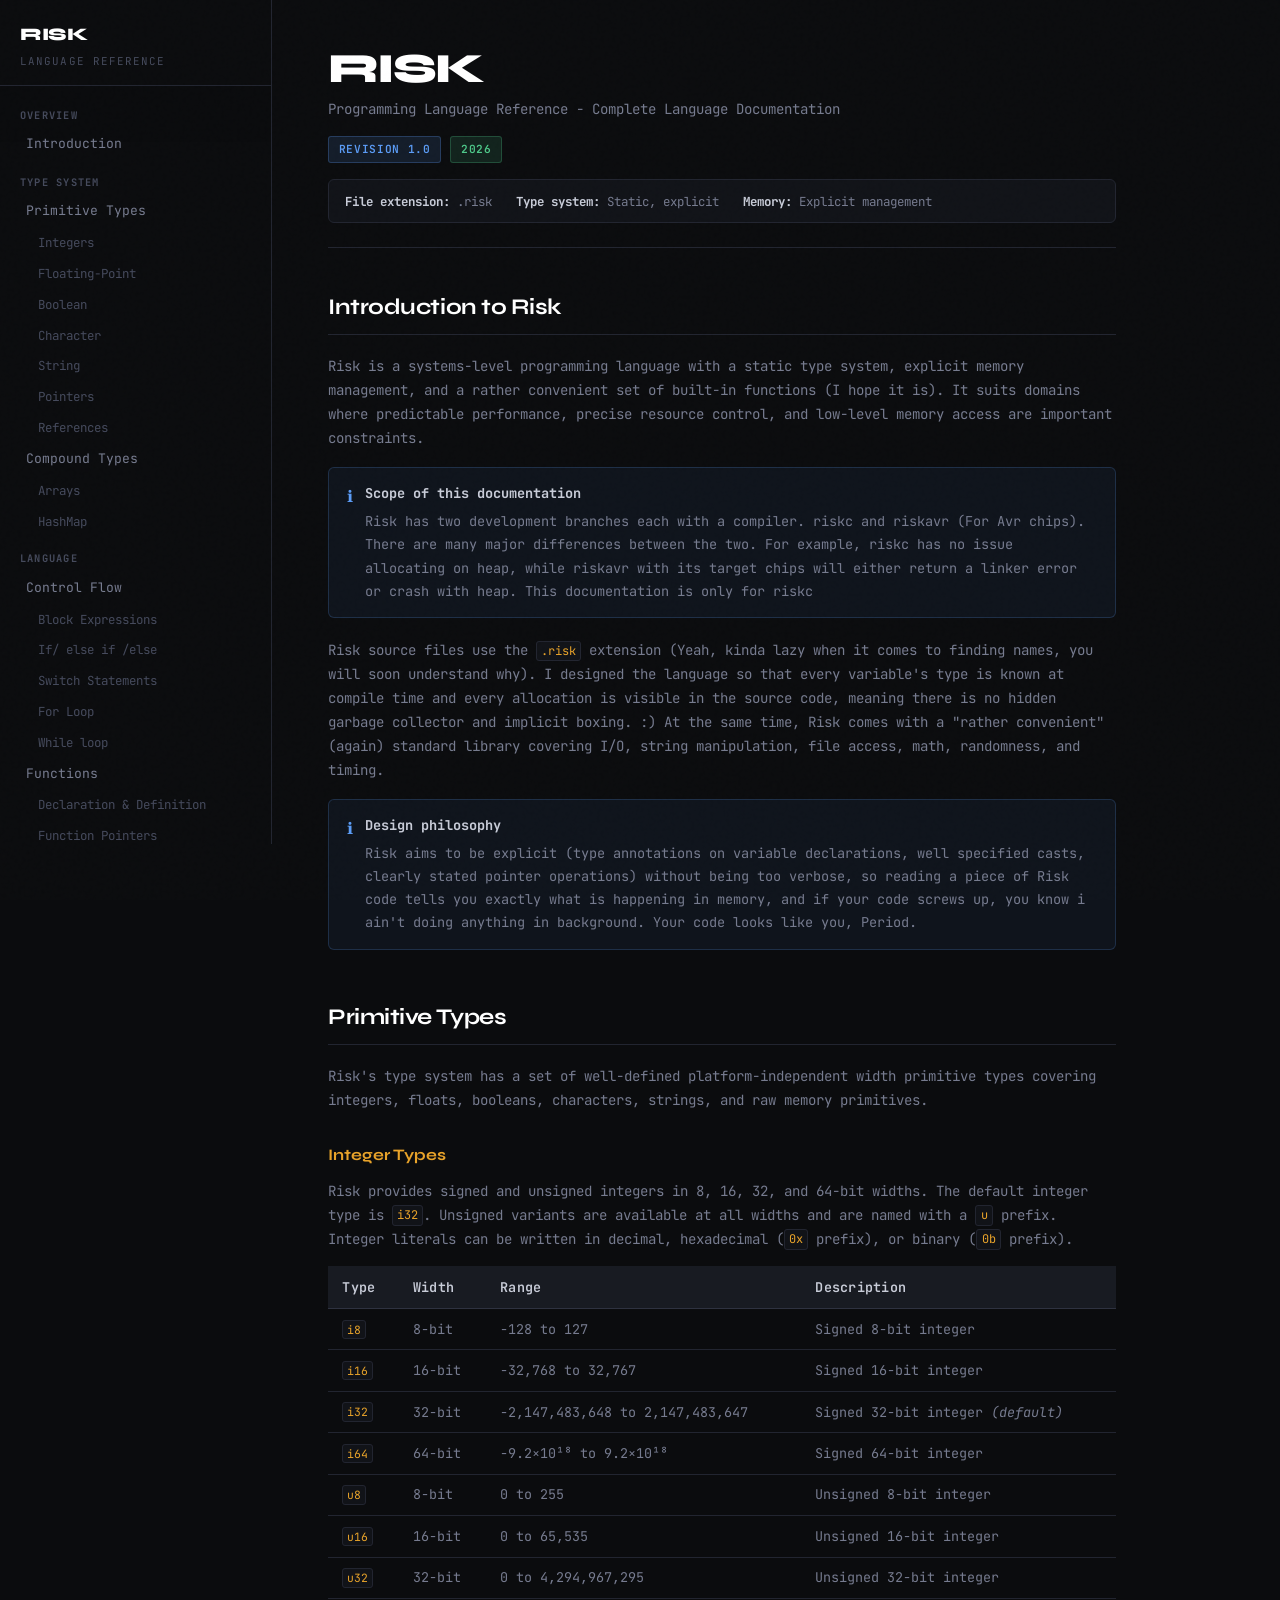
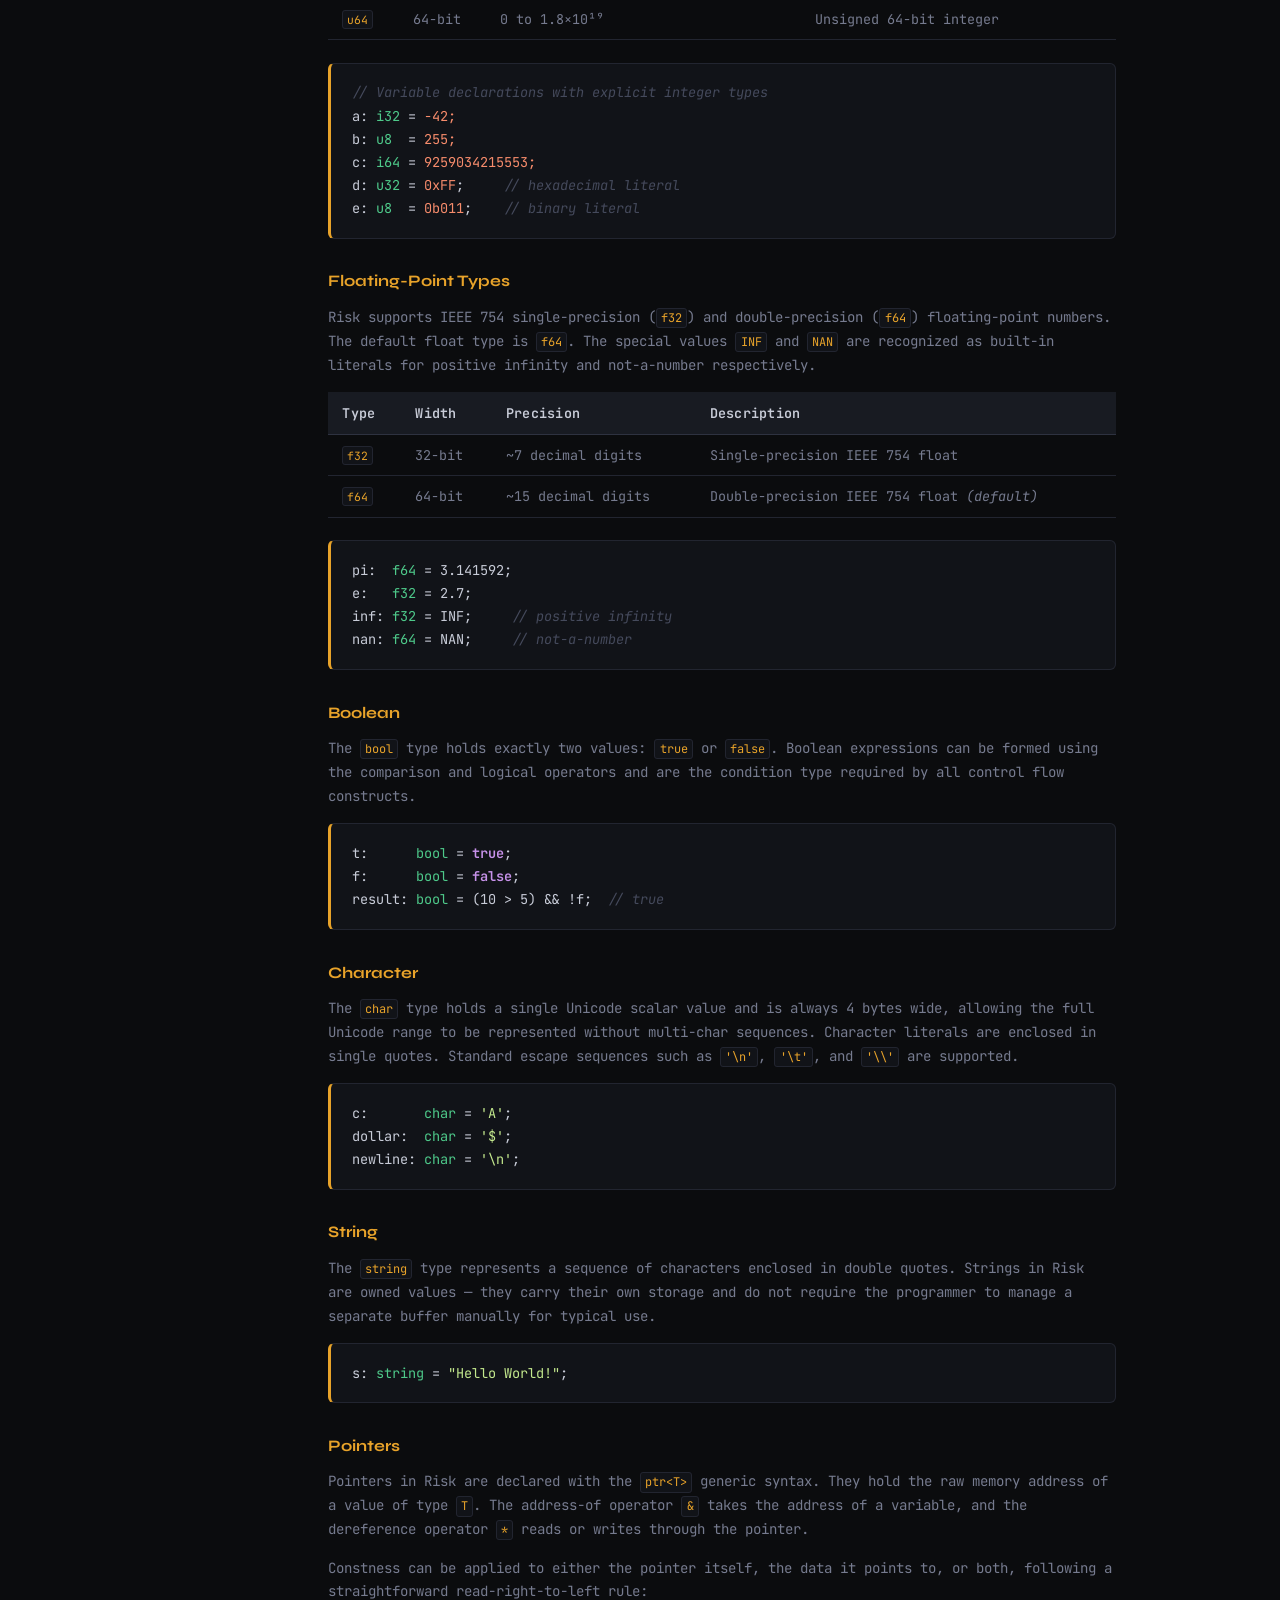
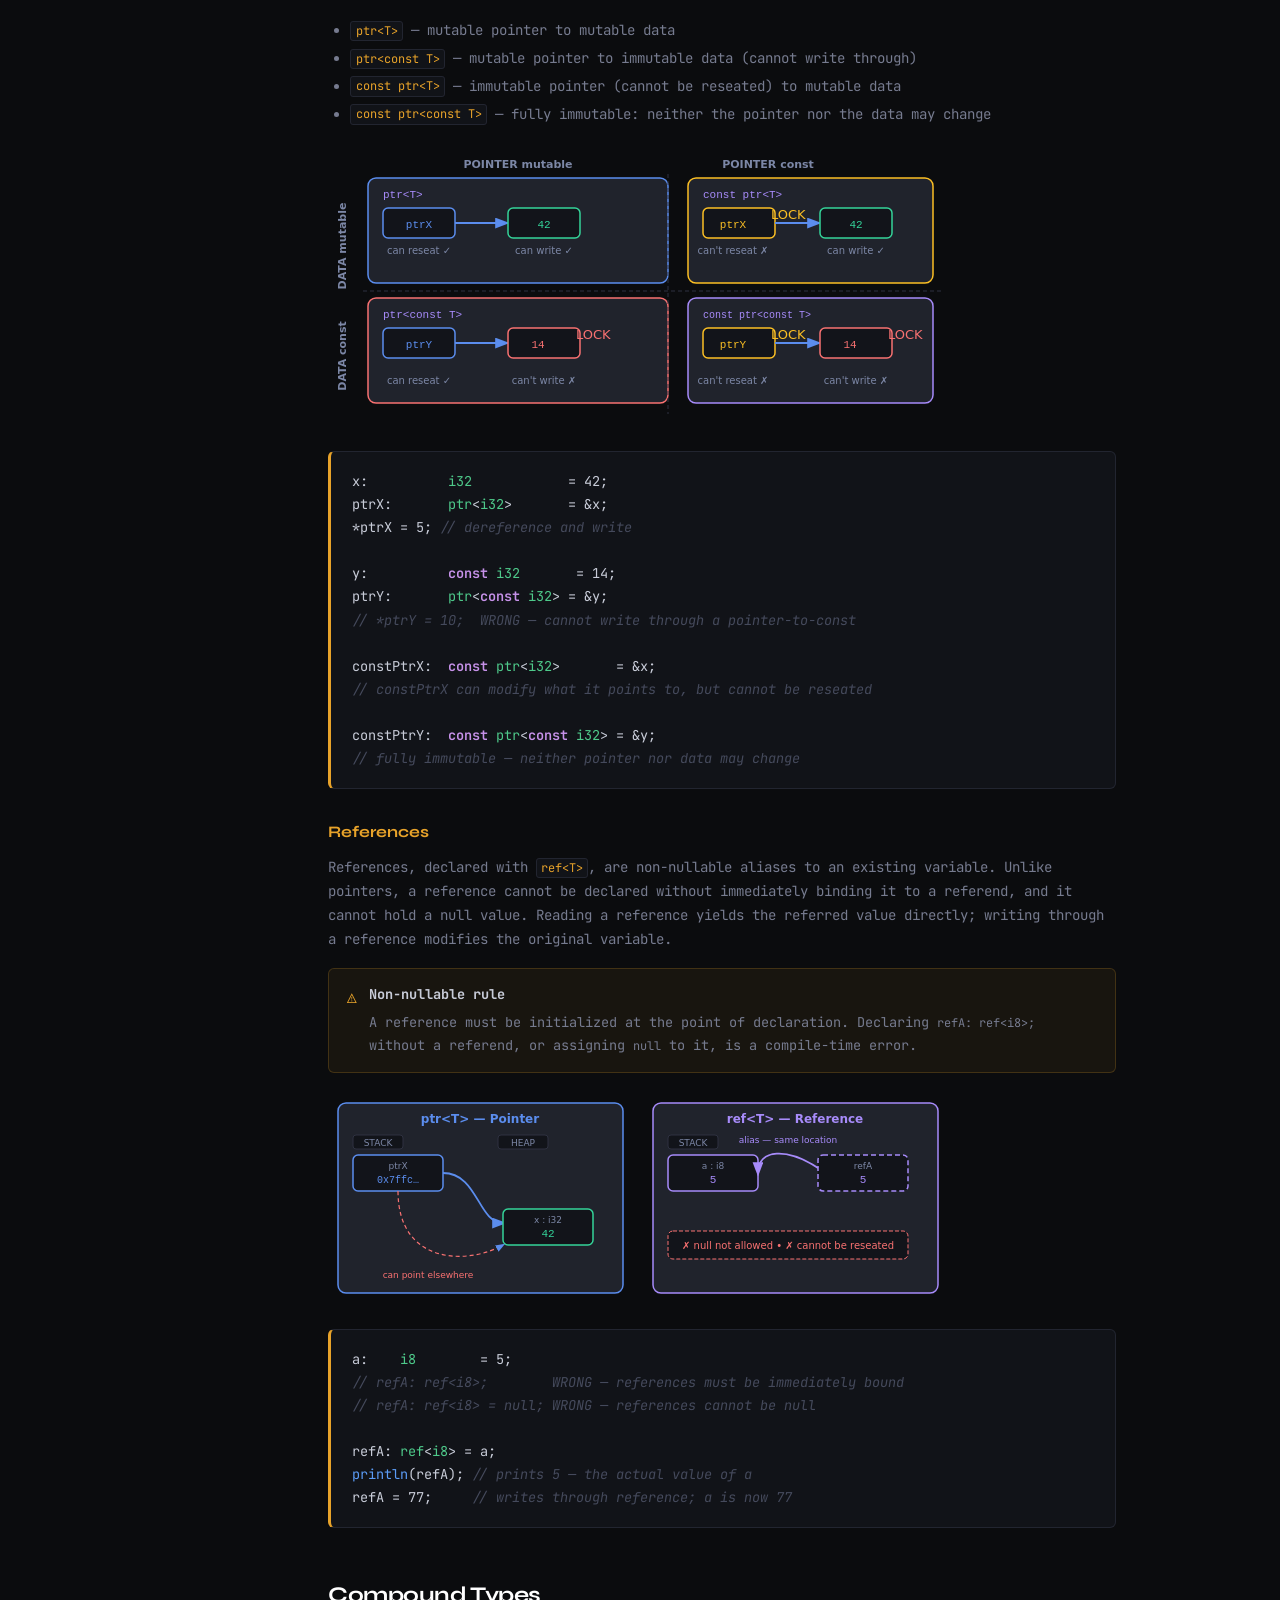
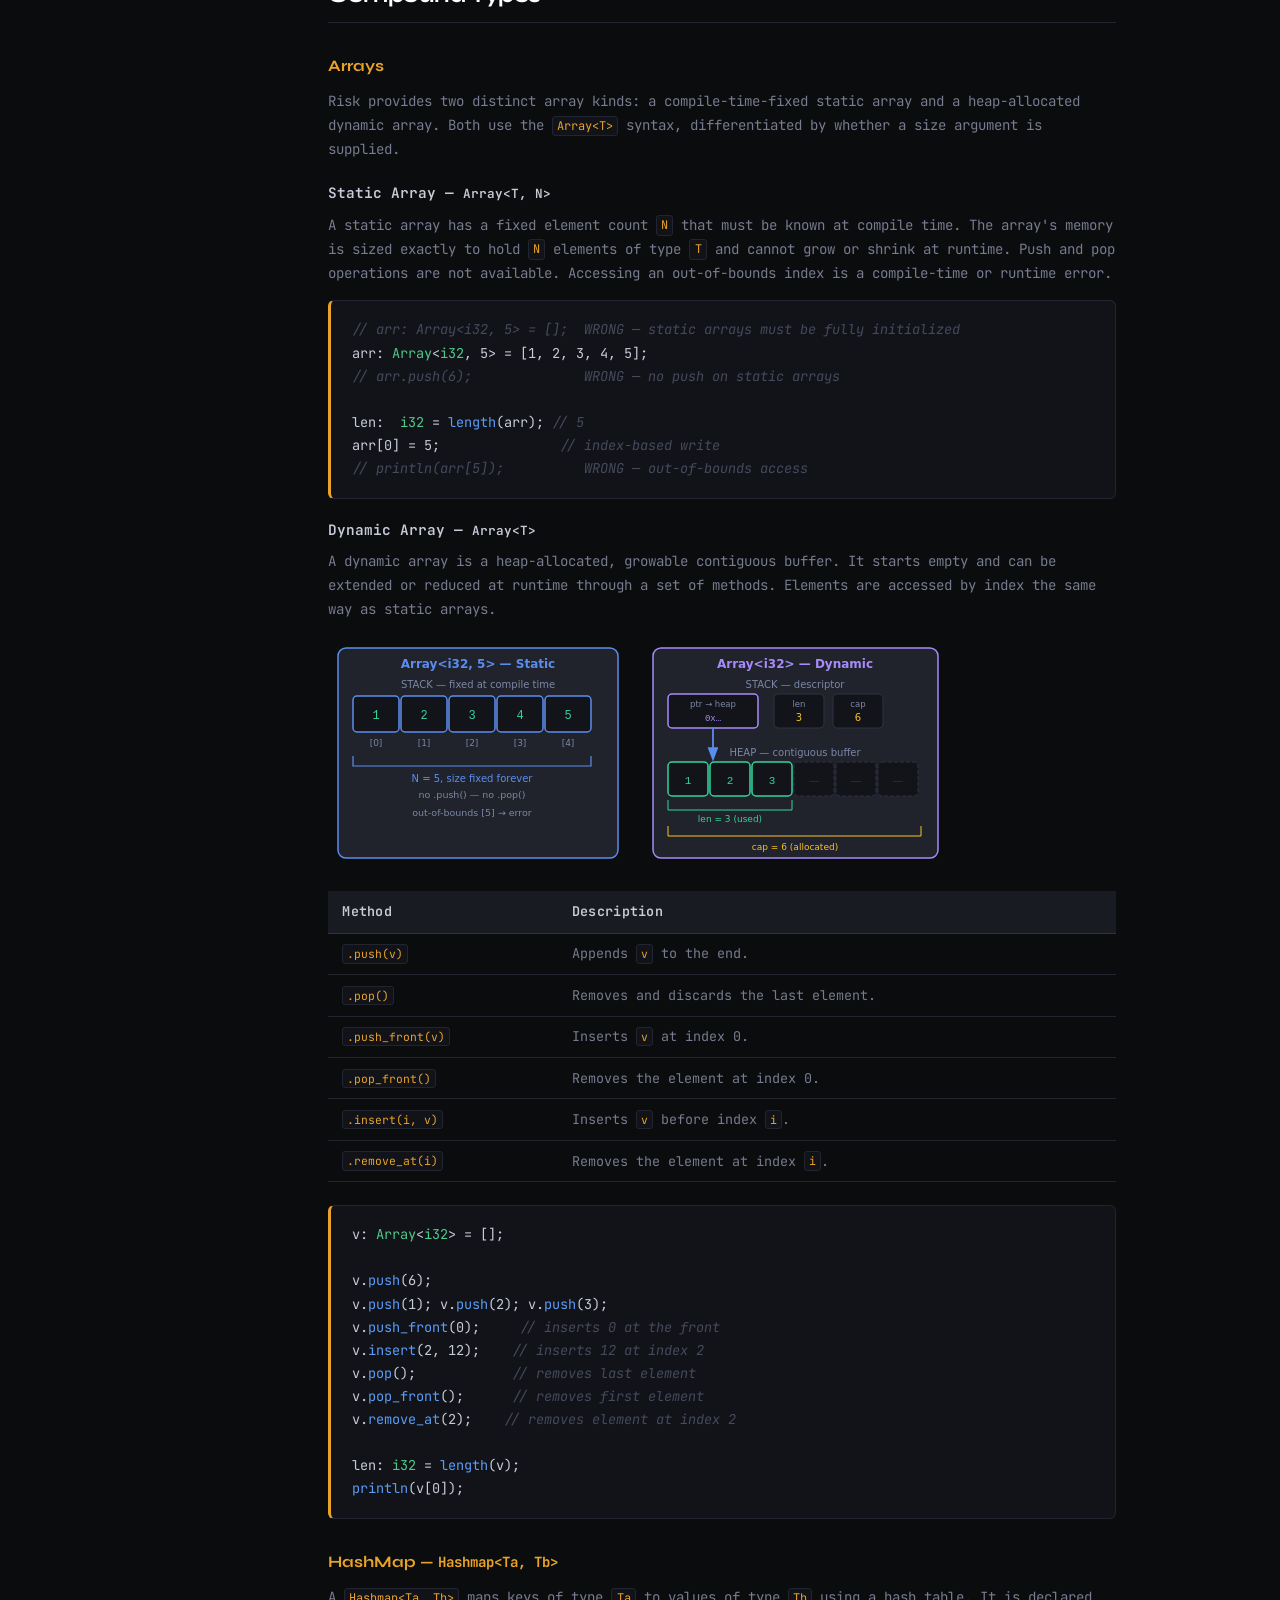
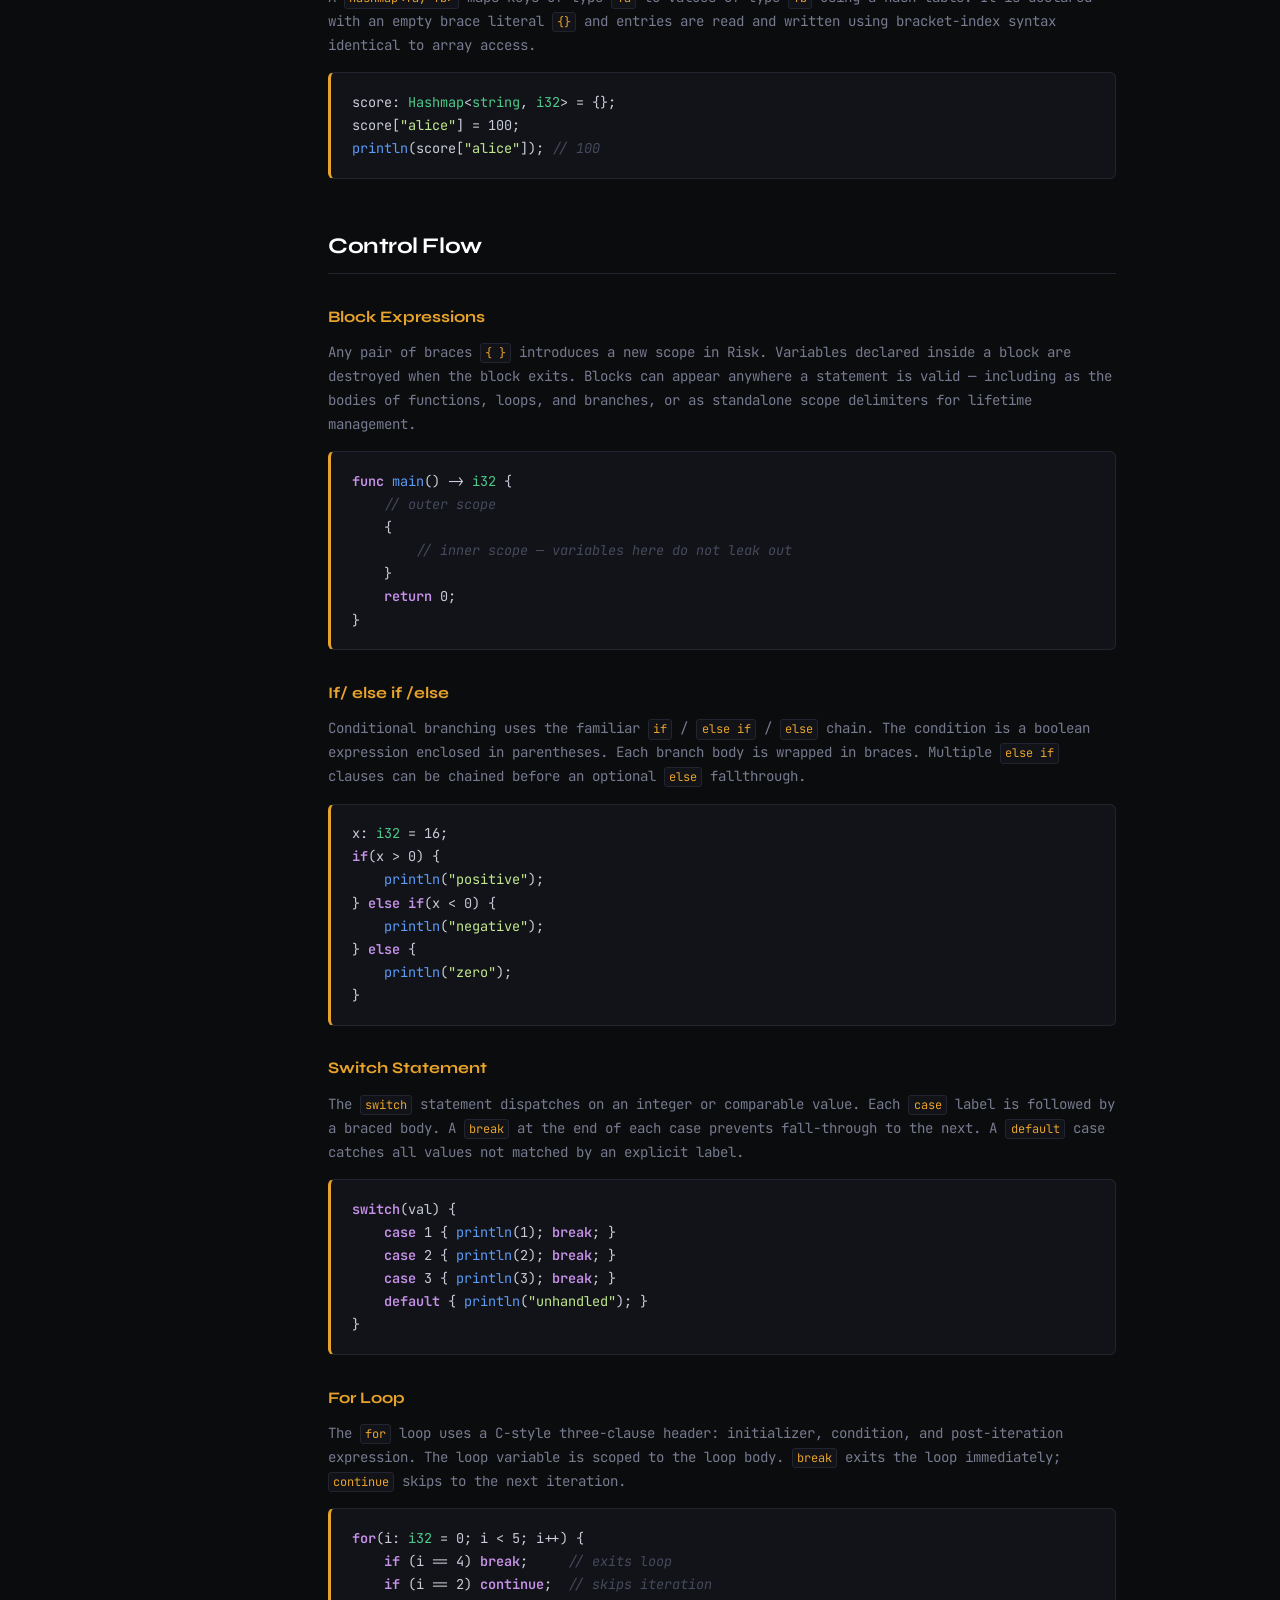
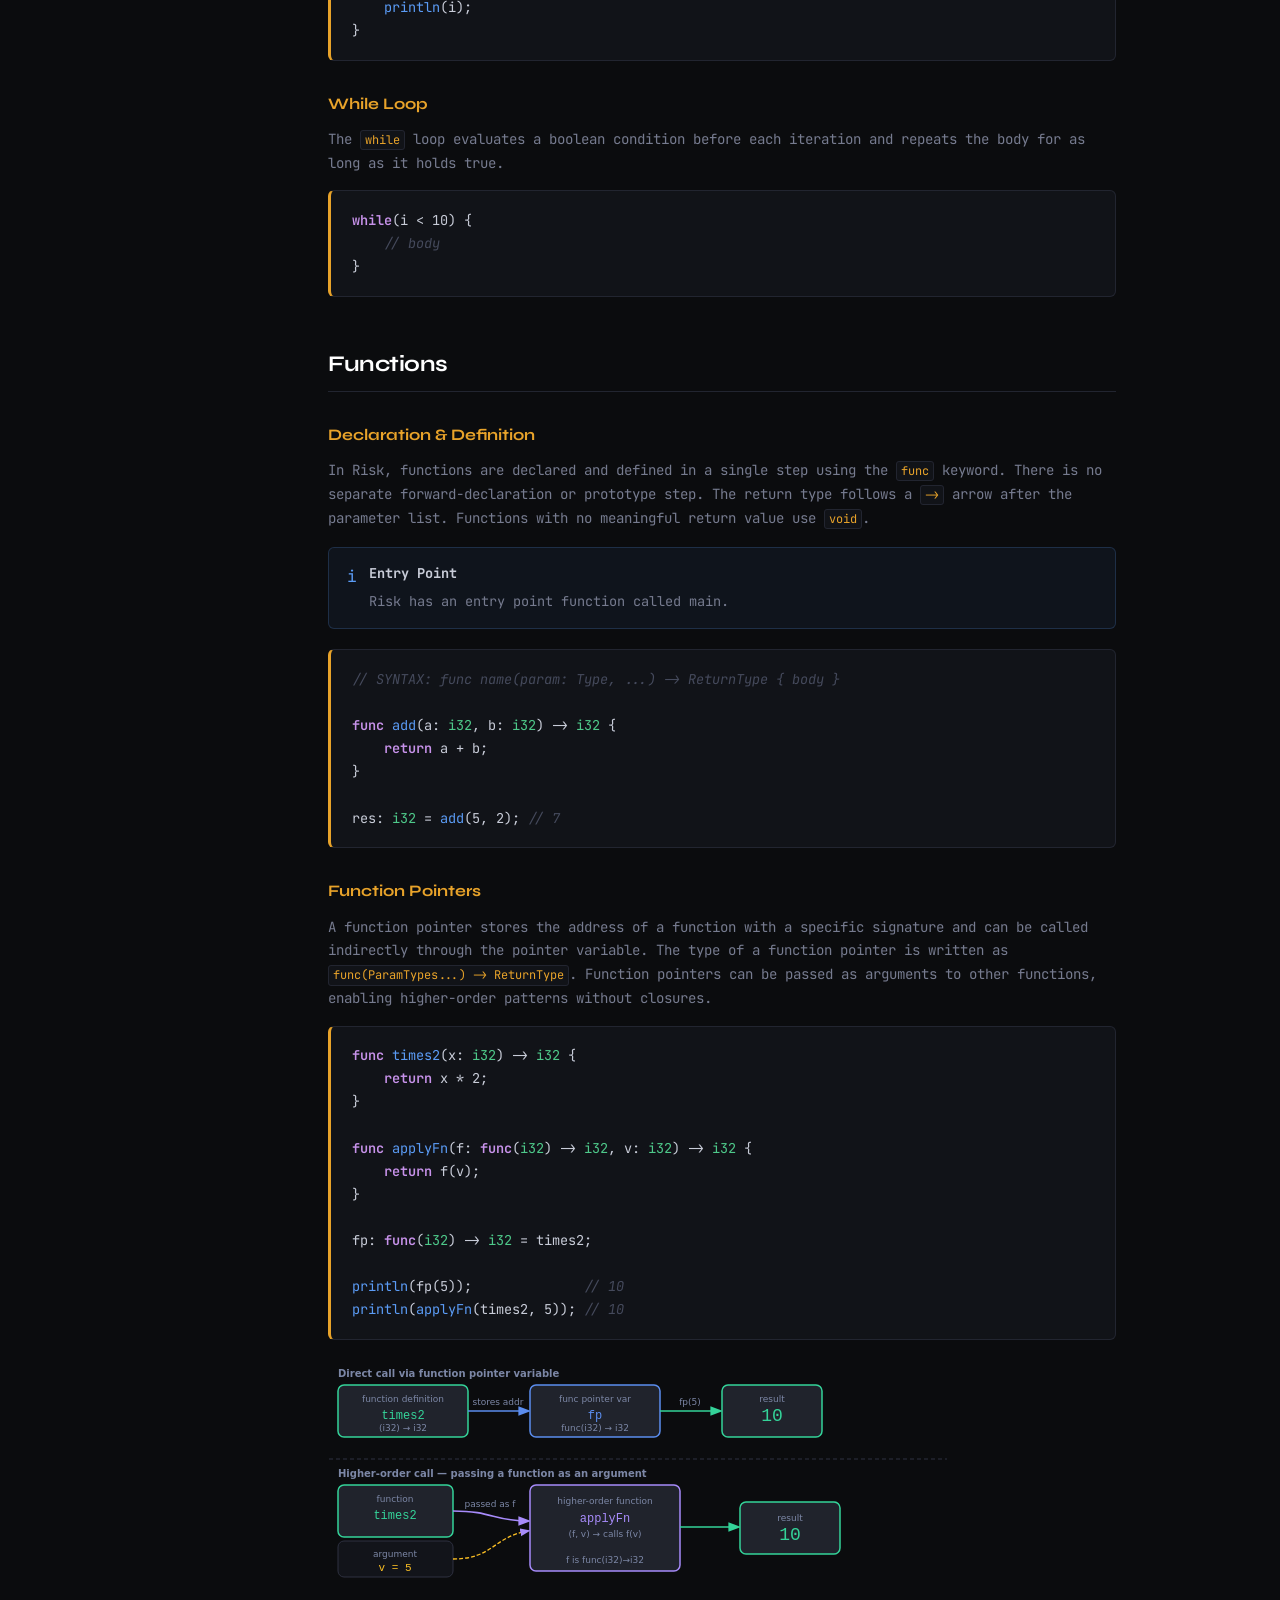
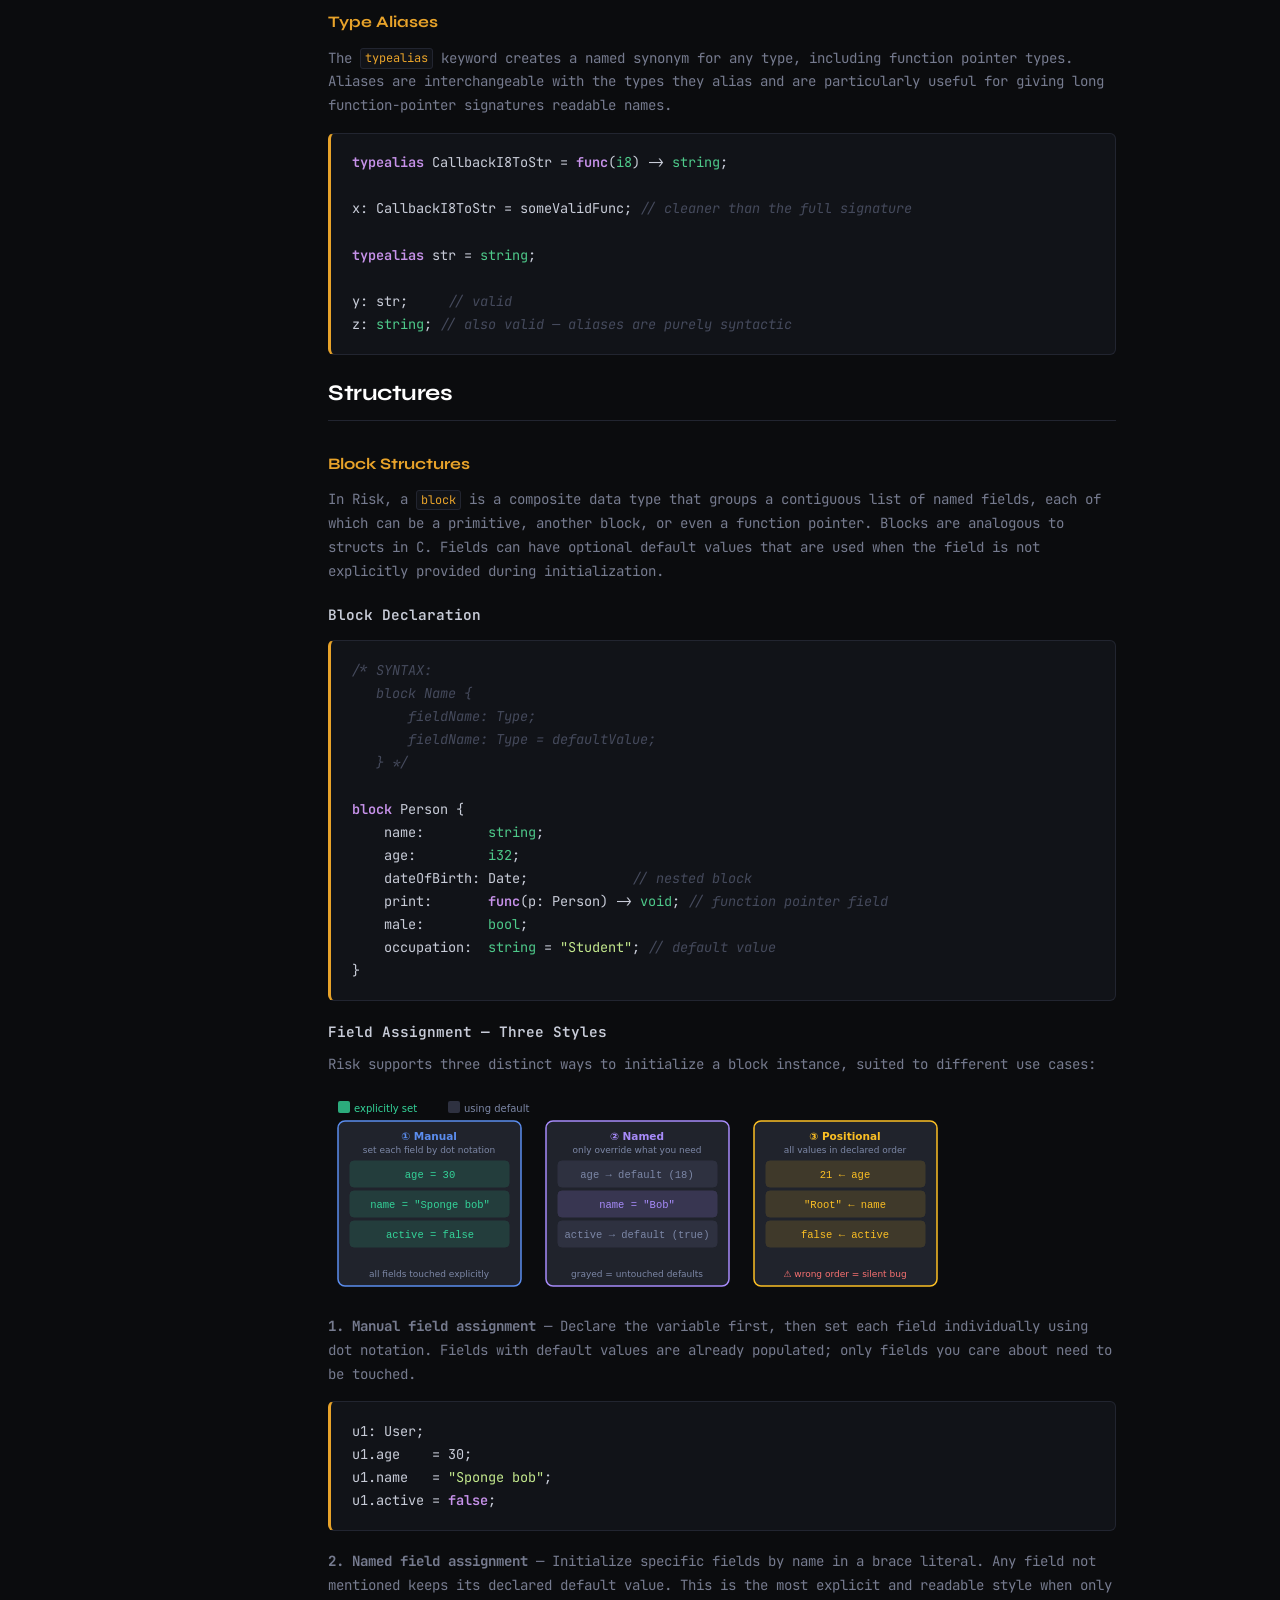
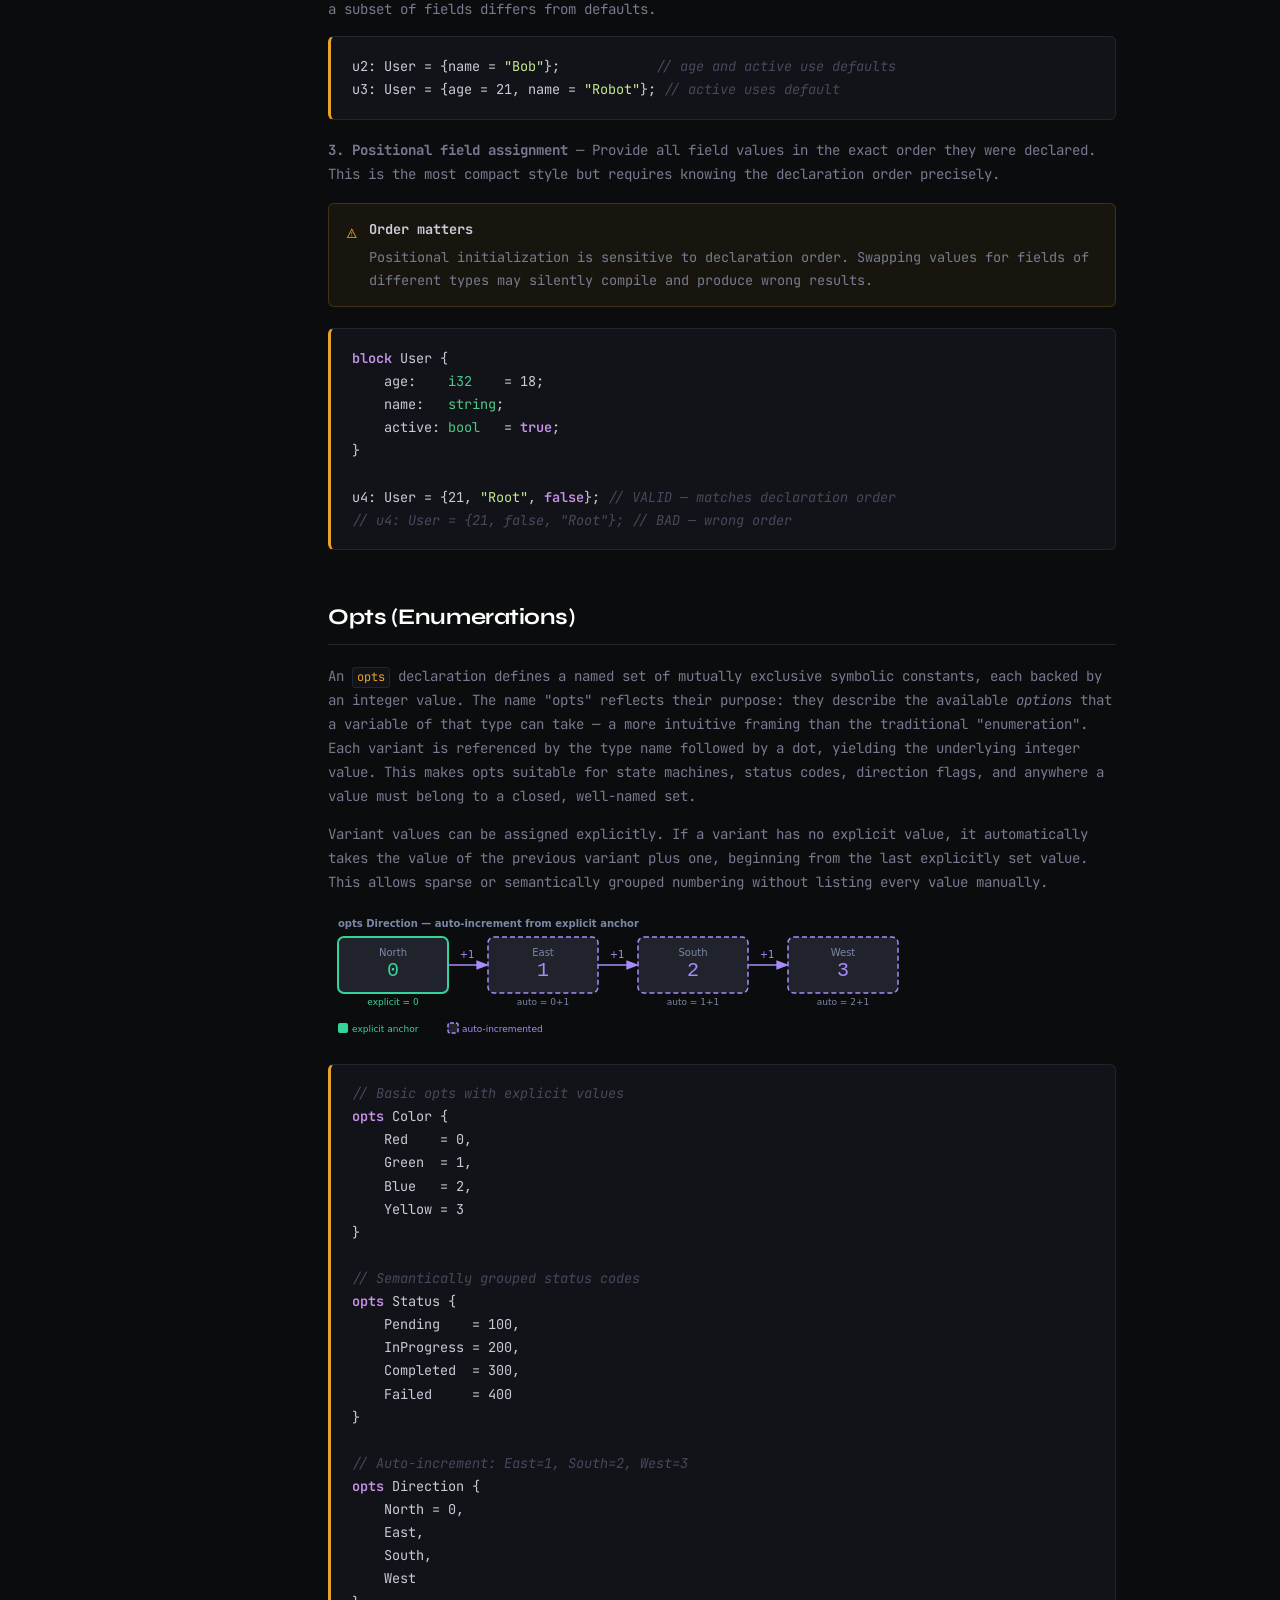
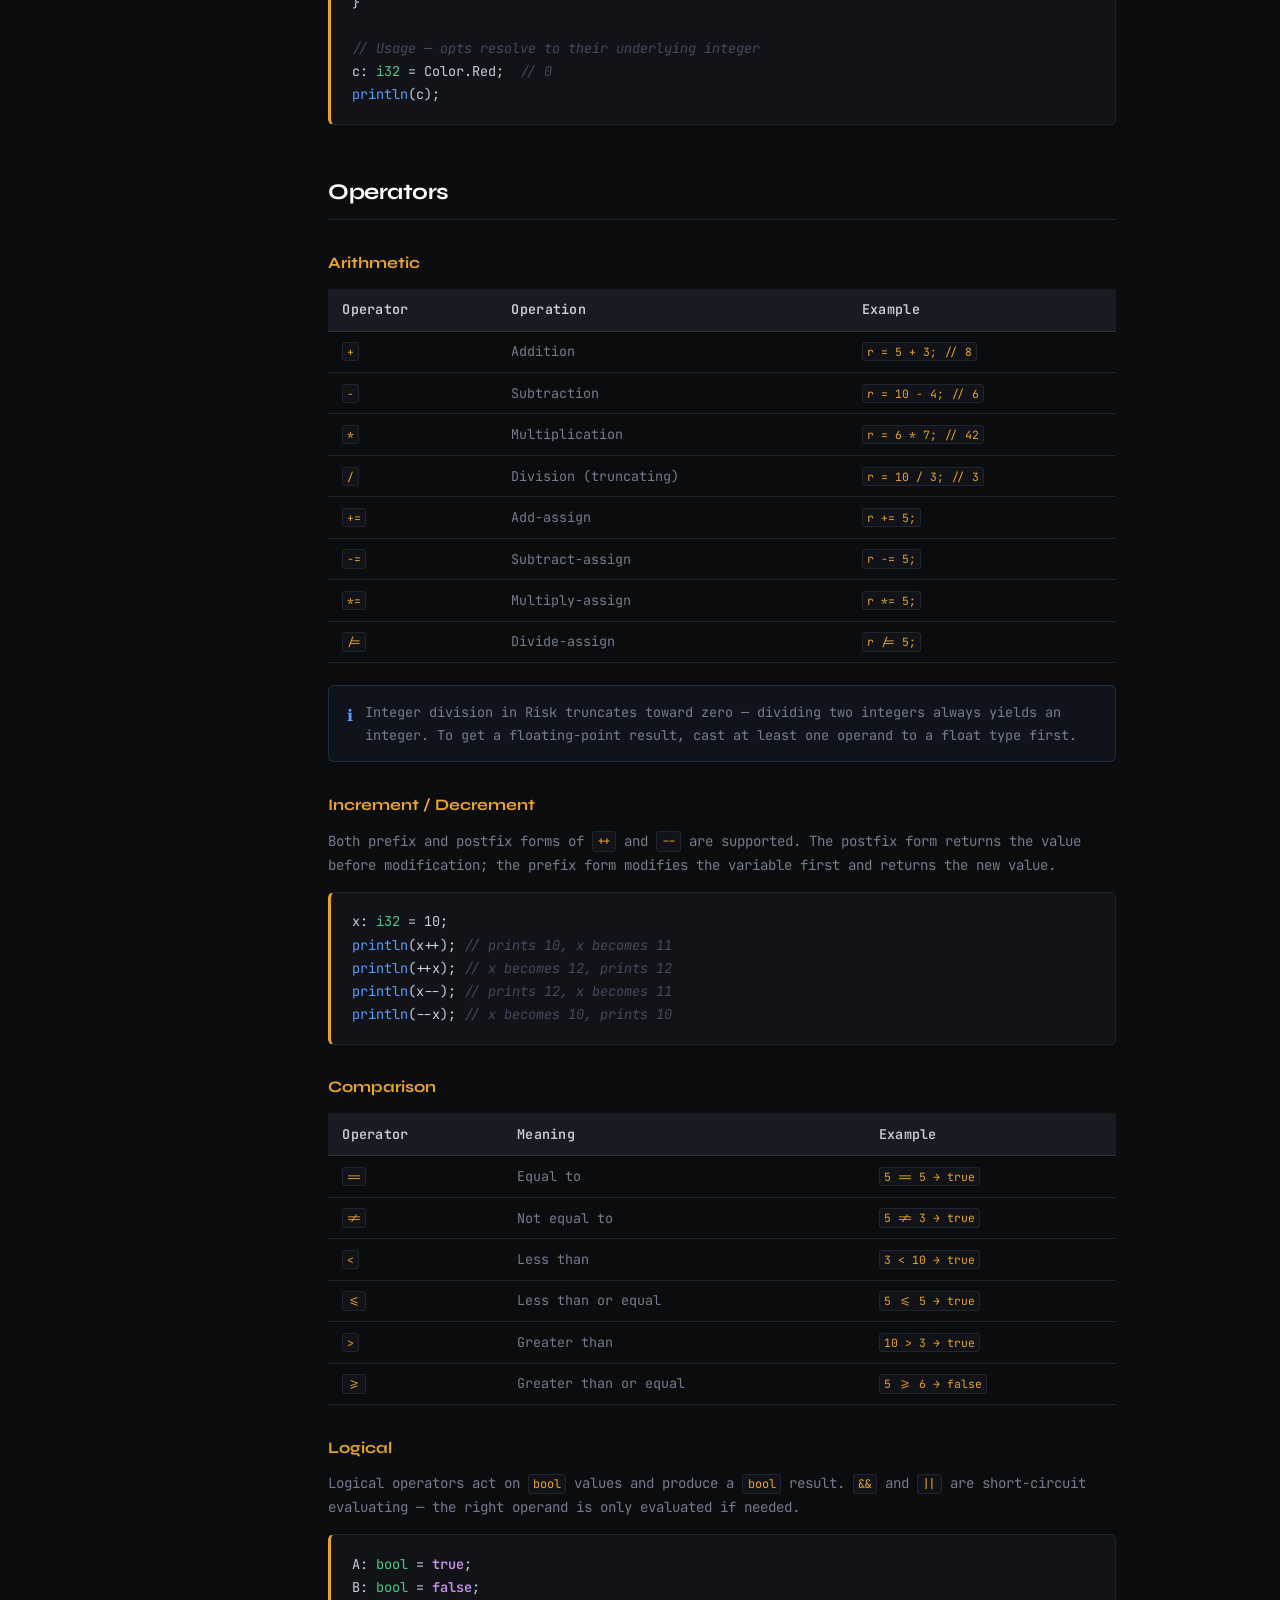
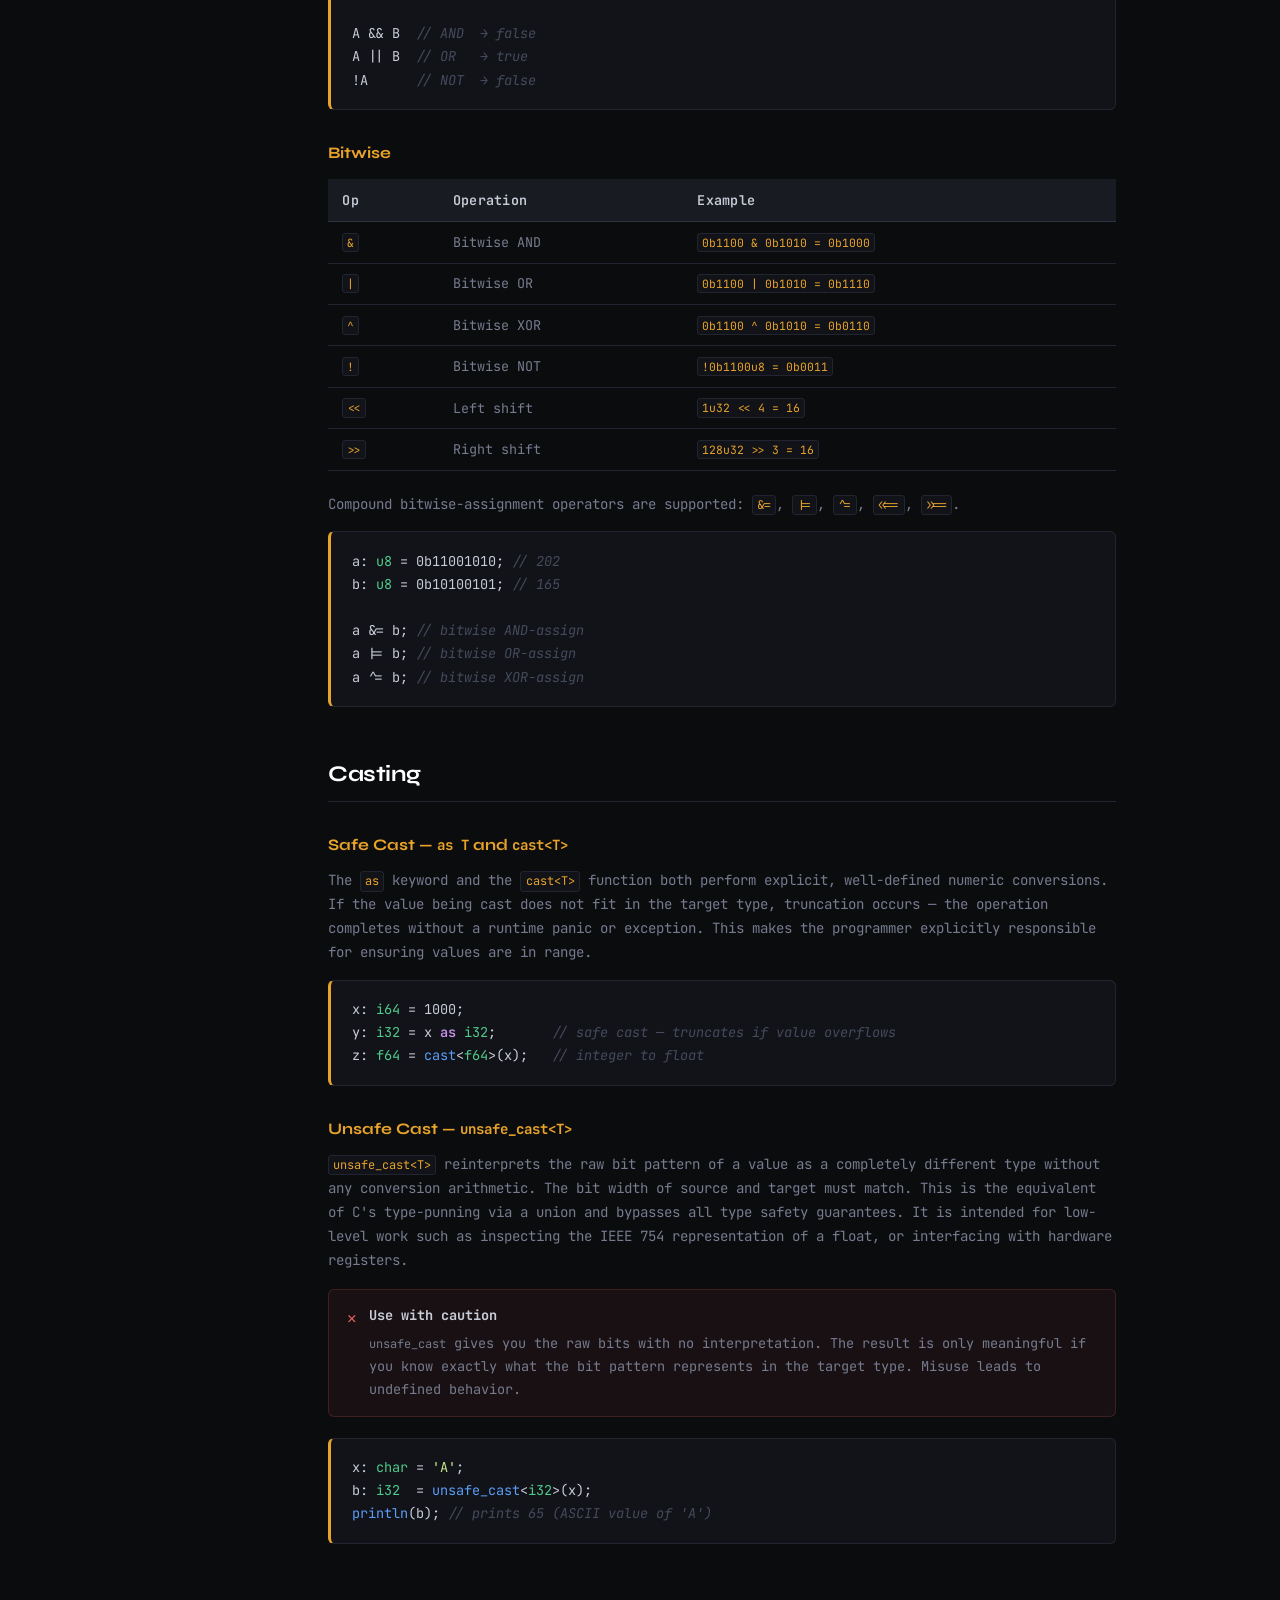
==== commit 4bb3c98b: "Update" ====
--- a/index.html
+++ b/index.html
@@ -336,7 +336,6 @@
       <a href="#func-decl"   class="sub">Declaration & Definition</a>
       <a href="#func-ptrs"        class="sub">Function Pointers</a>
       <a href="#typealiases"             class="sub">Type Aliases</a>
-      <a href="#lambdas"         class="sub">Lambda / Closure Functions</a>
       <a href="#structures">Structures</a>
       <a href="#opts">Opts (Enumerations)</a>
       <a href="#operators">Operators</a>
@@ -1135,28 +1134,6 @@
 y: str;     <span class="cmt">// valid</span>
 z: <span class="ty">string</span>; <span class="cmt">// also valid — aliases are purely syntactic</span></pre>
 
-    <h3 class="sub-title" id="lambdas">Lambda / Closure Functions</h3>
-    <p>
-      Risk supports anonymous function literals (lambdas). A lambda is defined inline with a
-      capture clause (<code>(...)</code> for capturing the environment) followed by a parameter list
-      in brackets and a braced body. Lambdas can be stored in function-pointer variables and called
-      by name.
-    </p>
-
-<pre><span class="cmt">// No-parameter lambda</span>
-greet: <span class="kw">func</span>() -&gt; <span class="ty">void</span> = (...)[]{
-    <span class="fn">println</span>(<span class="str">"Hello World!!!"</span>);
-};
-<span class="fn">greet</span>();
-
-<span class="cmt">// Lambda with parameters</span>
-add: <span class="kw">func</span>(<span class="ty">i32</span>, <span class="ty">i32</span>) -&gt; <span class="ty">i32</span> = (...)[a: <span class="ty">i32</span>, b: <span class="ty">i32</span>] {
-    <span class="kw">return</span> a + b;
-};
-res: <span class="ty">i32</span> = <span class="fn">add</span>(1, 2); <span class="cmt">// 3</span></pre>
-  </section>
-
-  <!-- ══════════════════════════════════════ 6. STRUCTURES -->
   <section id="structures">
     <h2 class="section-title">Structures</h2>
 
--- a/style.css
+++ b/style.css
@@ -54,7 +54,6 @@
   z-index: 100;
   background: rgba(11,12,14,0.92);
   backdrop-filter: blur(12px);
-  border-bottom: 1px solid var(--border);
   padding: 0 2rem;
   height: 56px;
   display: flex;
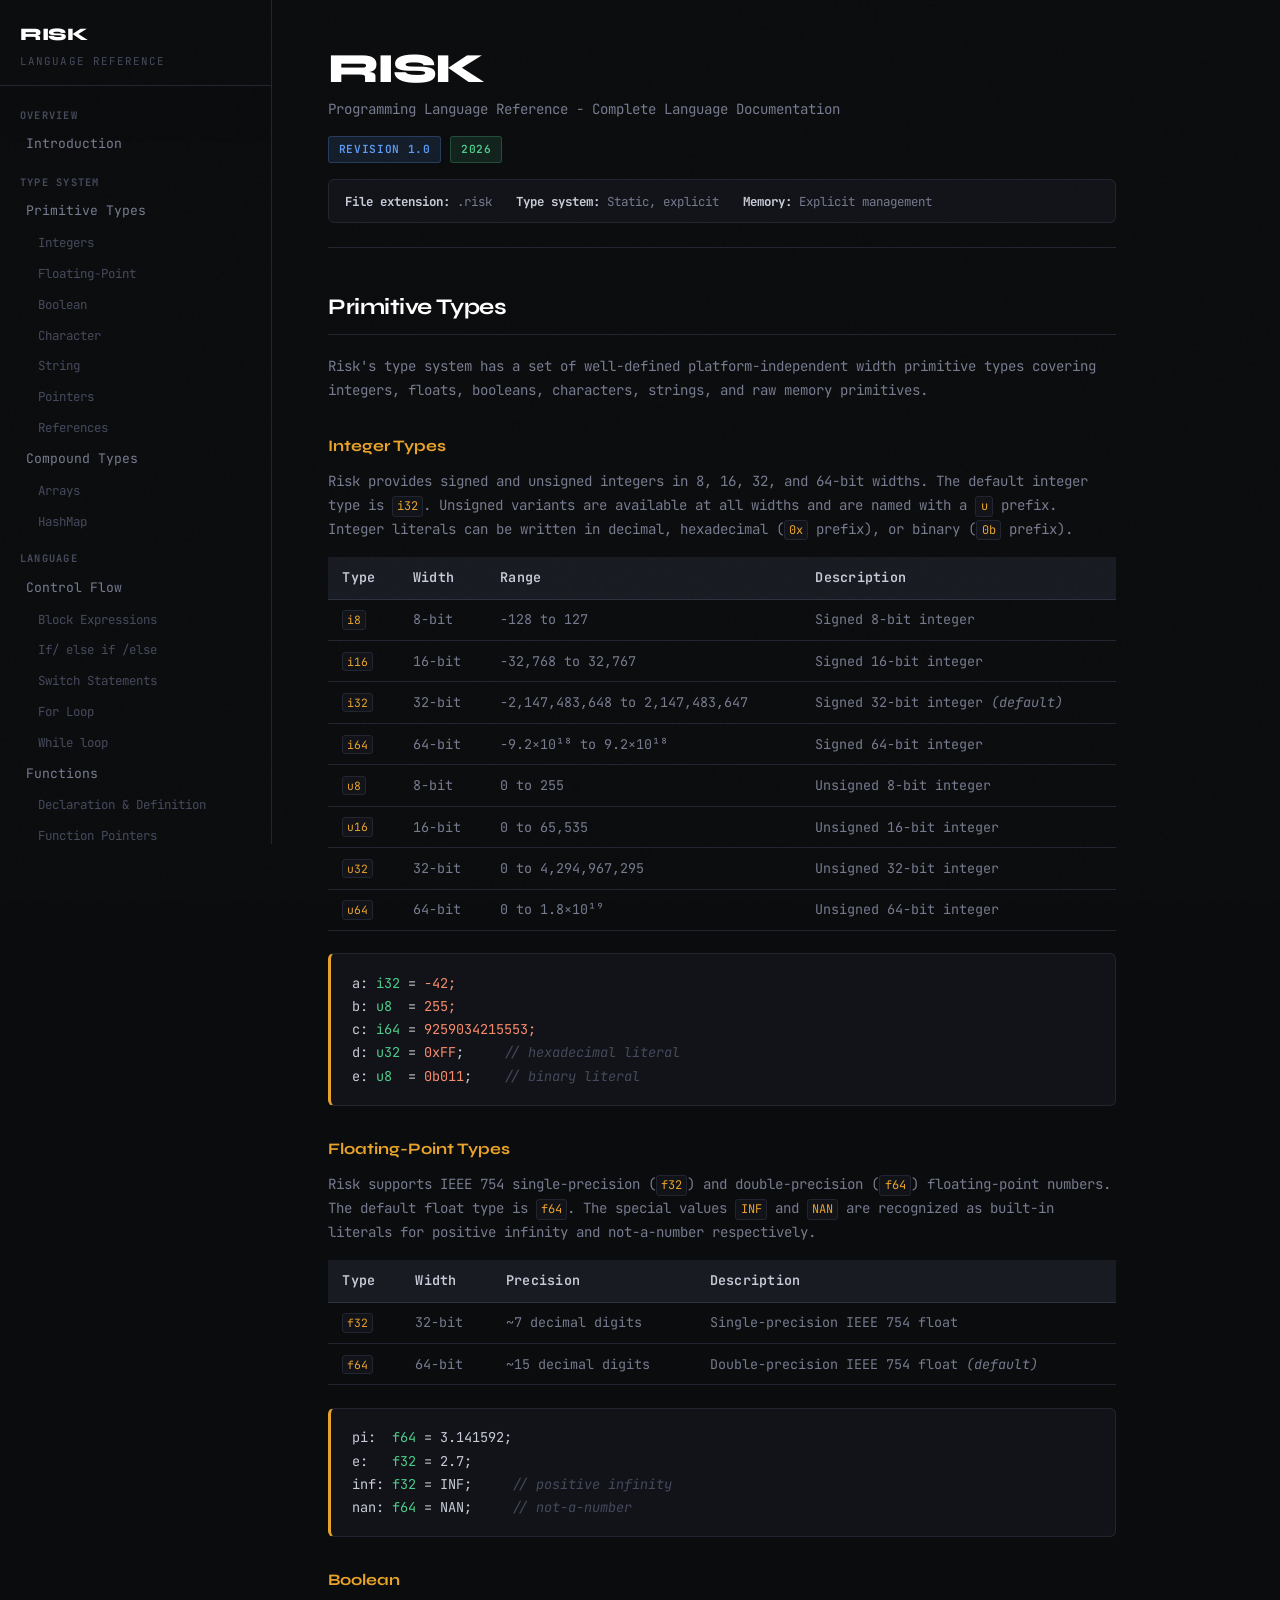
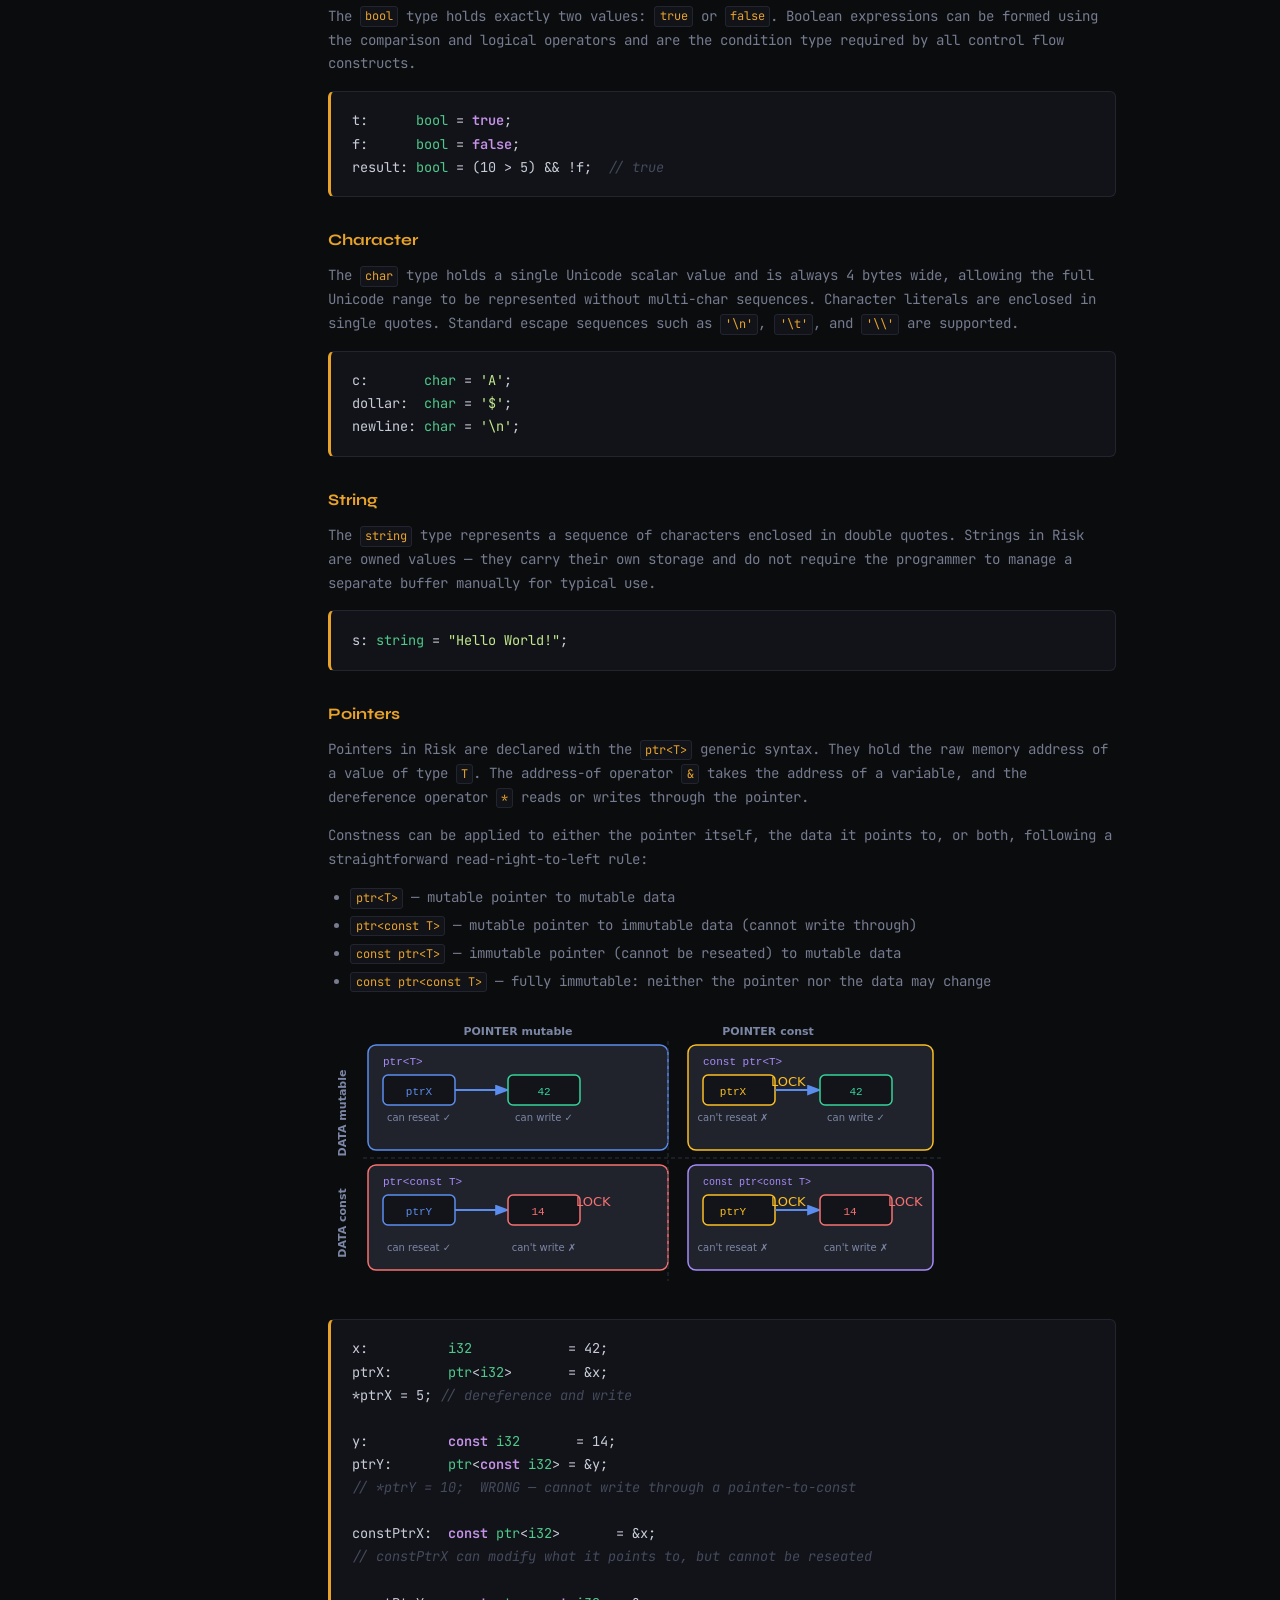
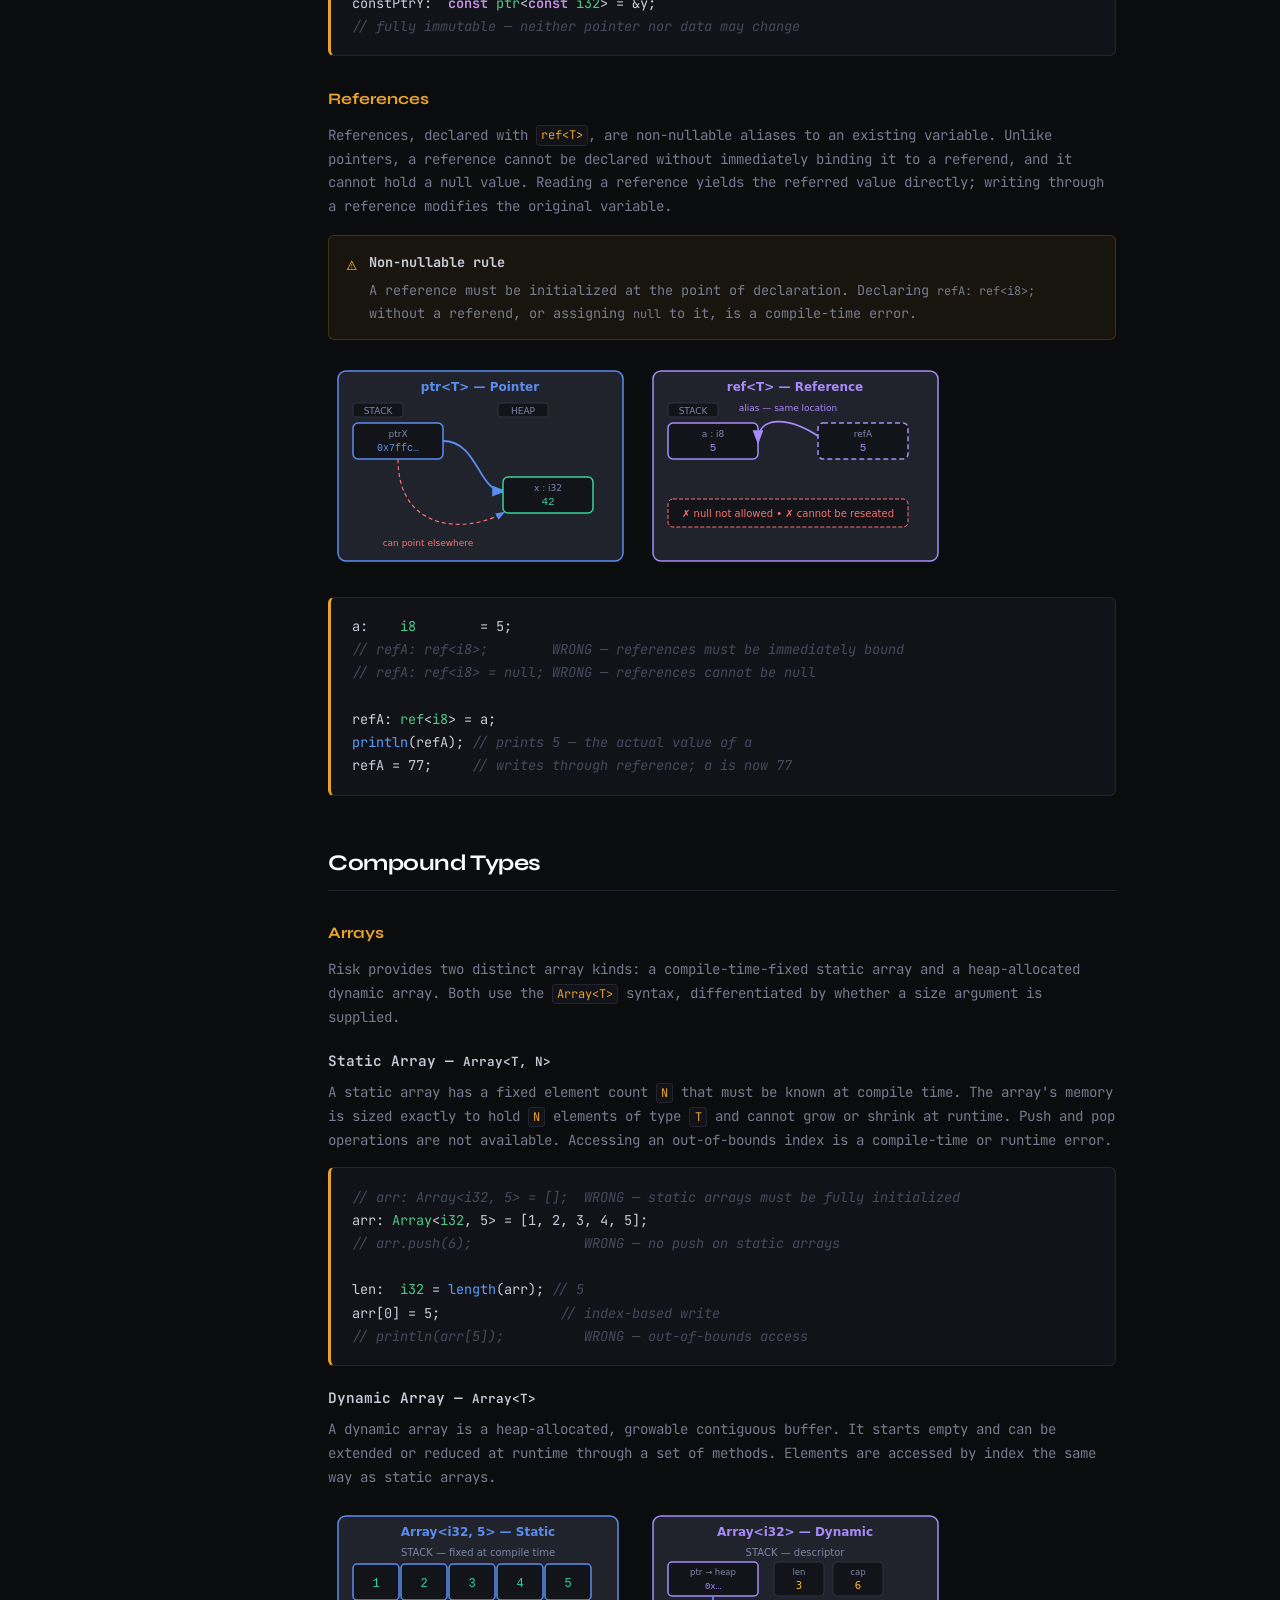
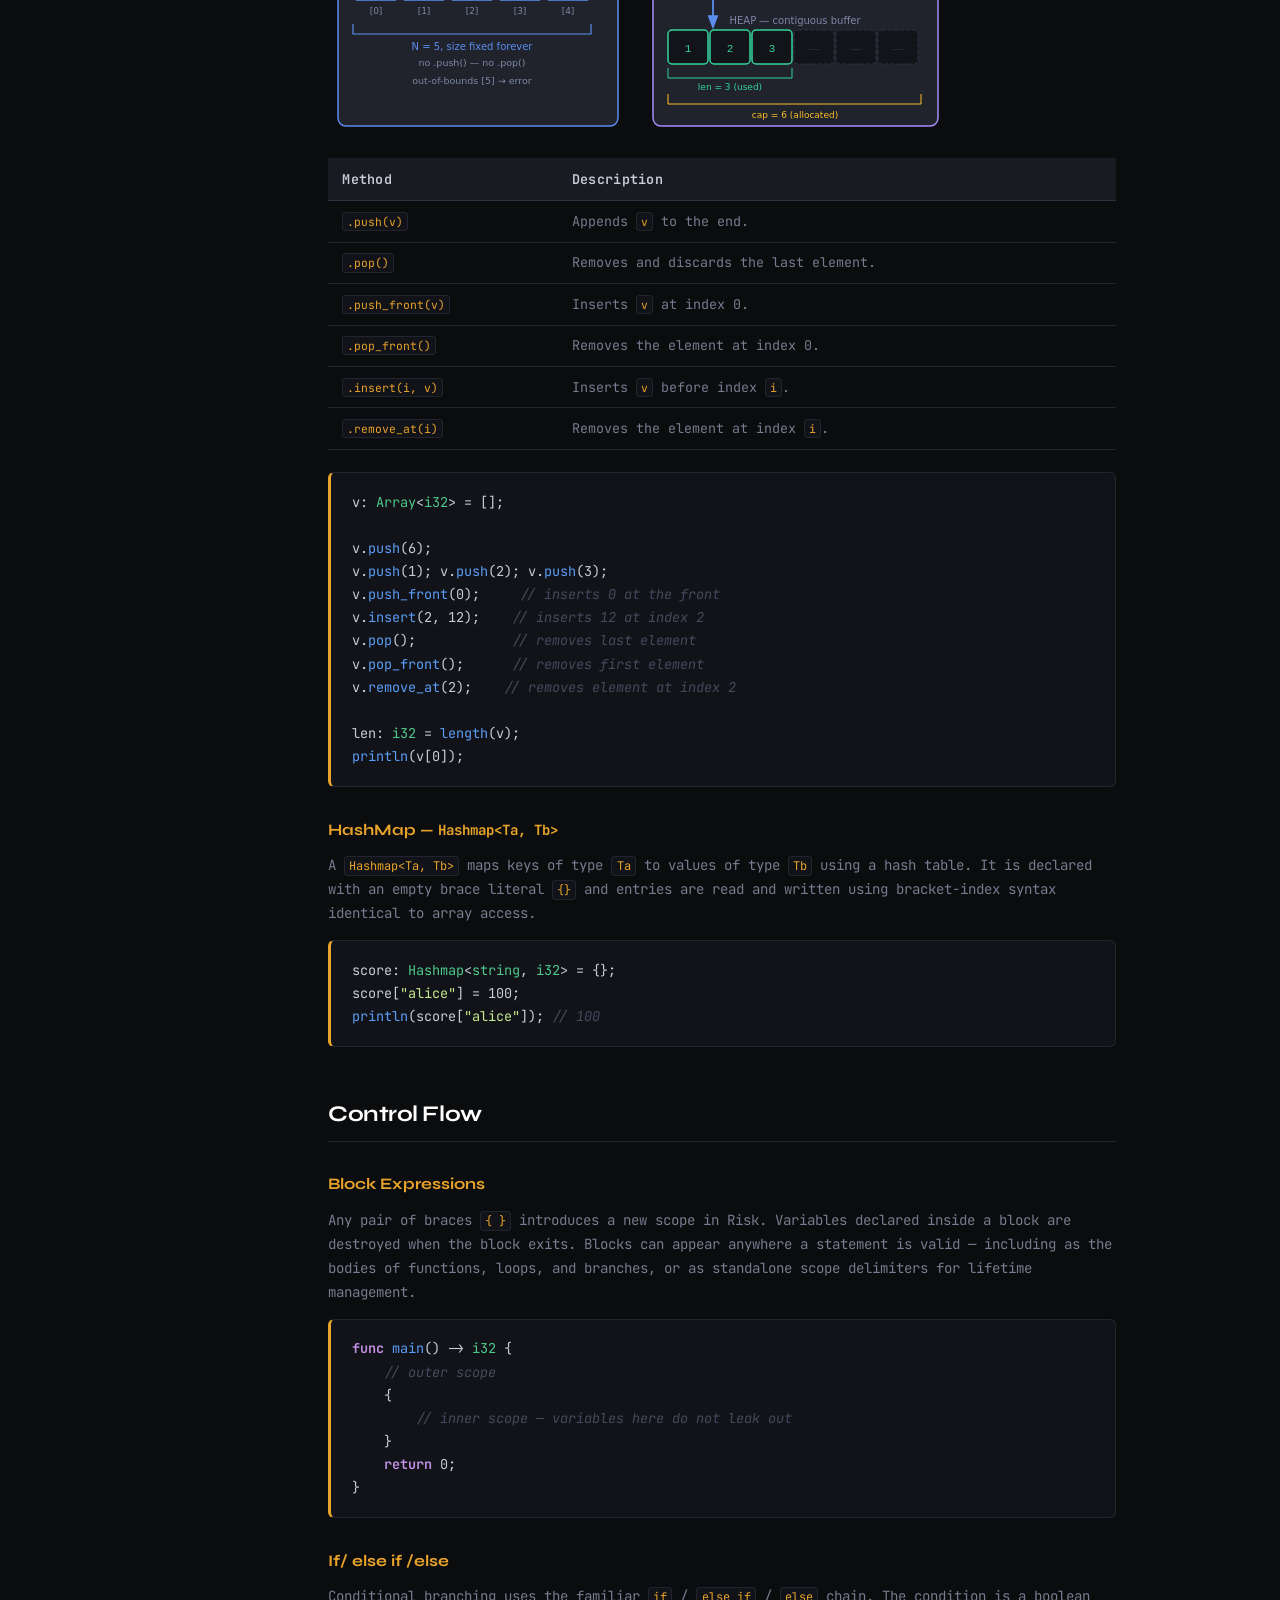
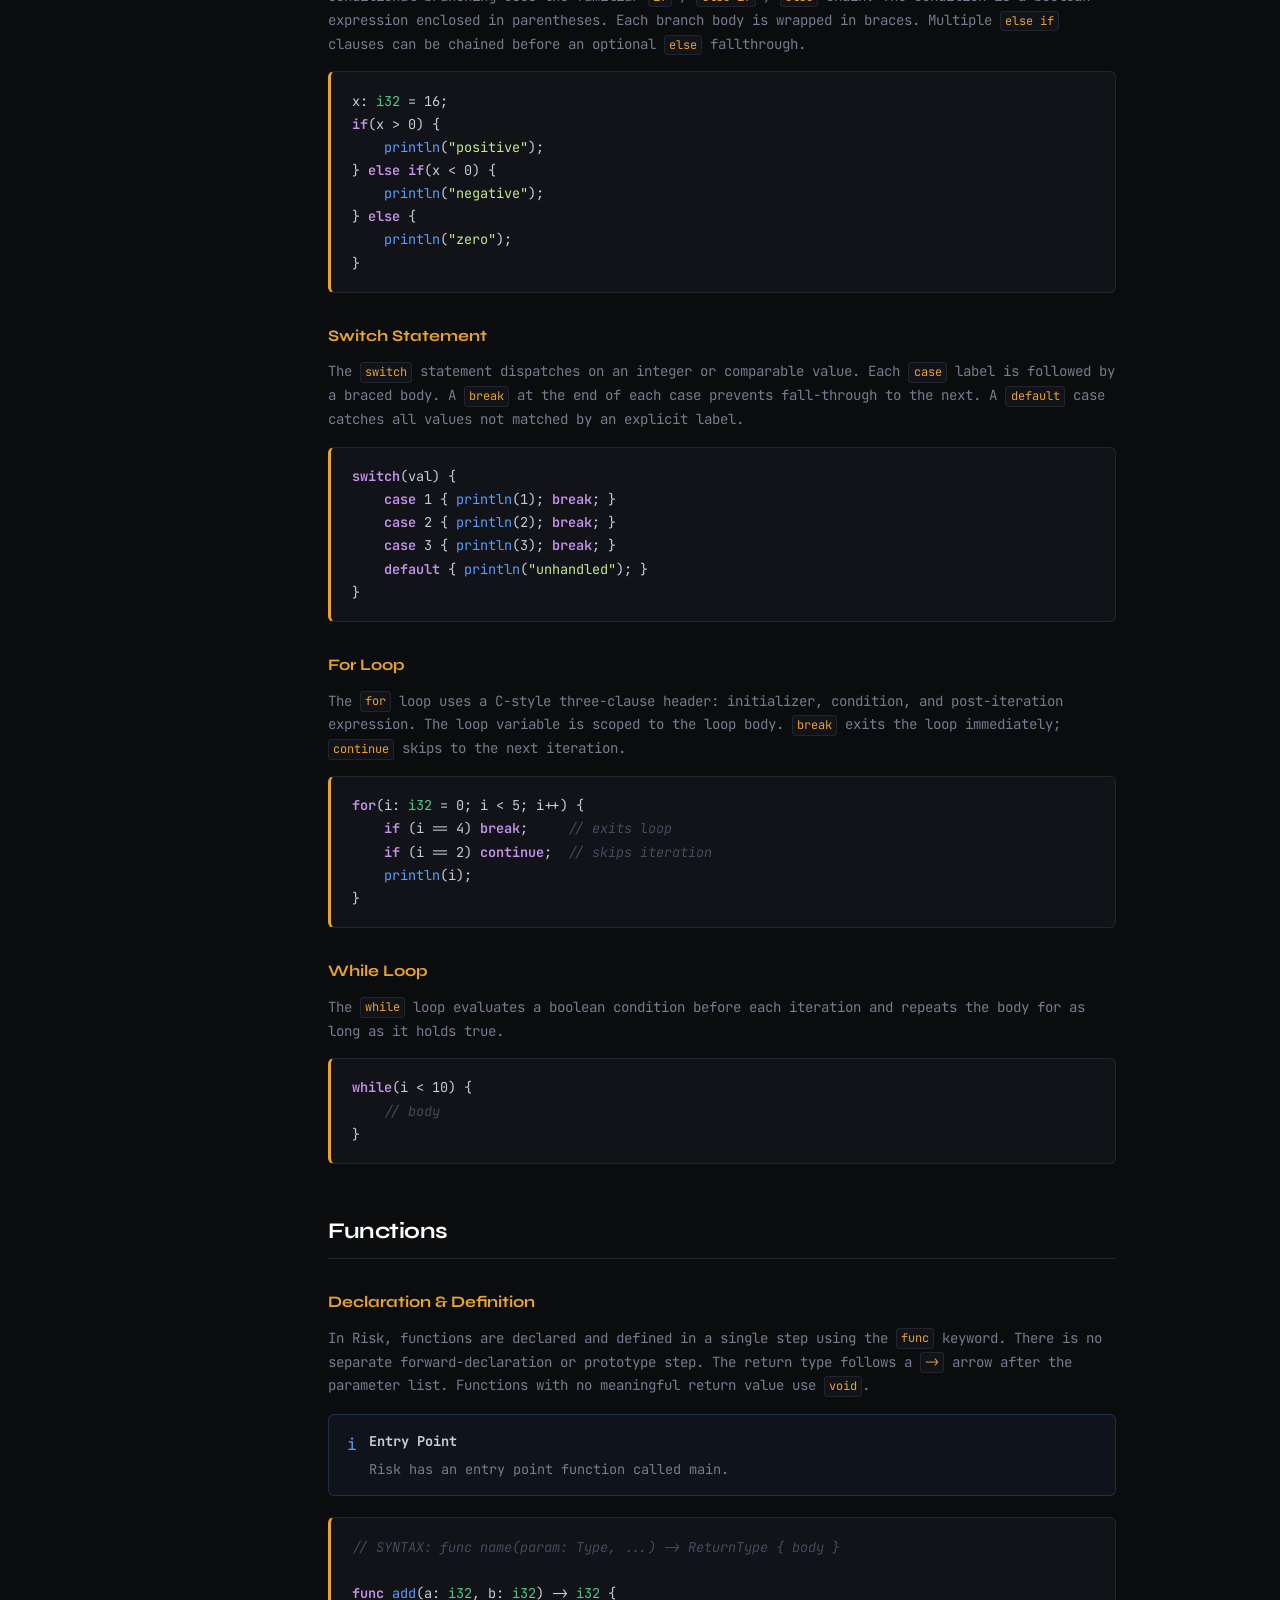
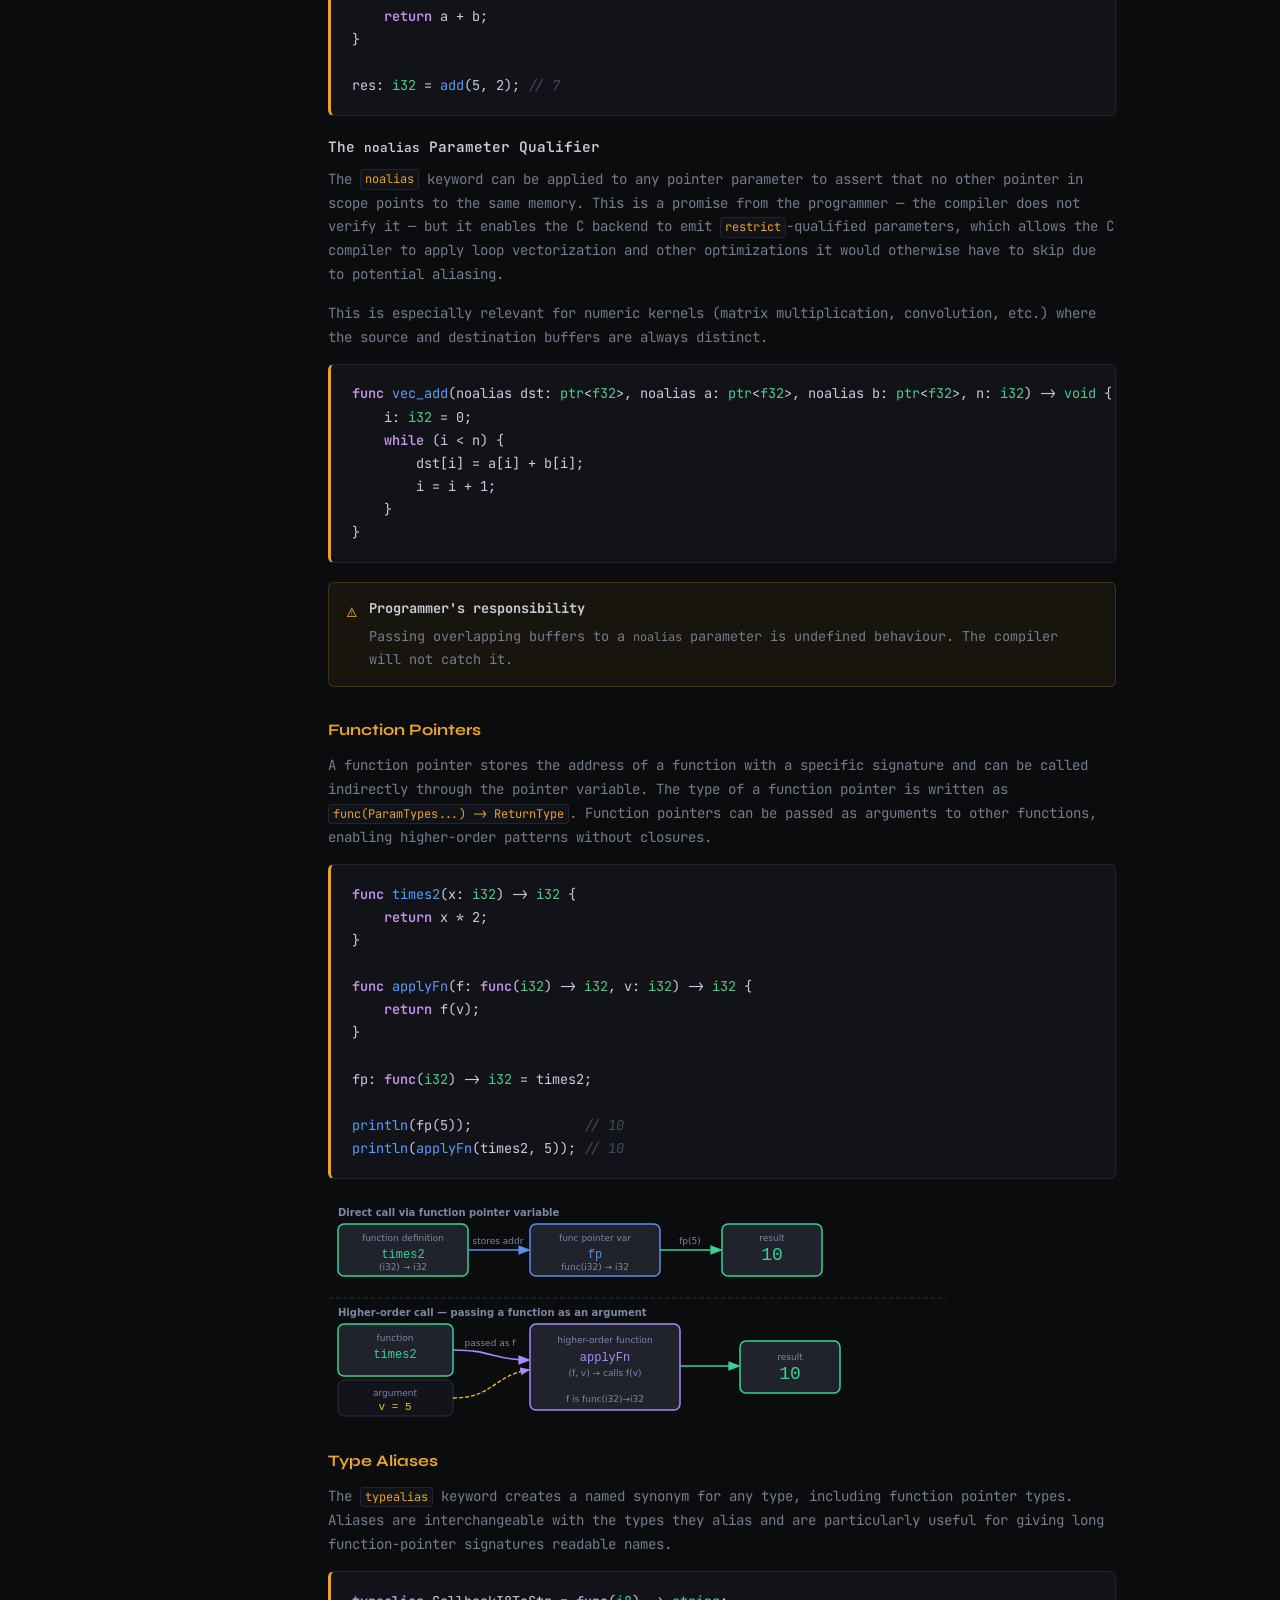
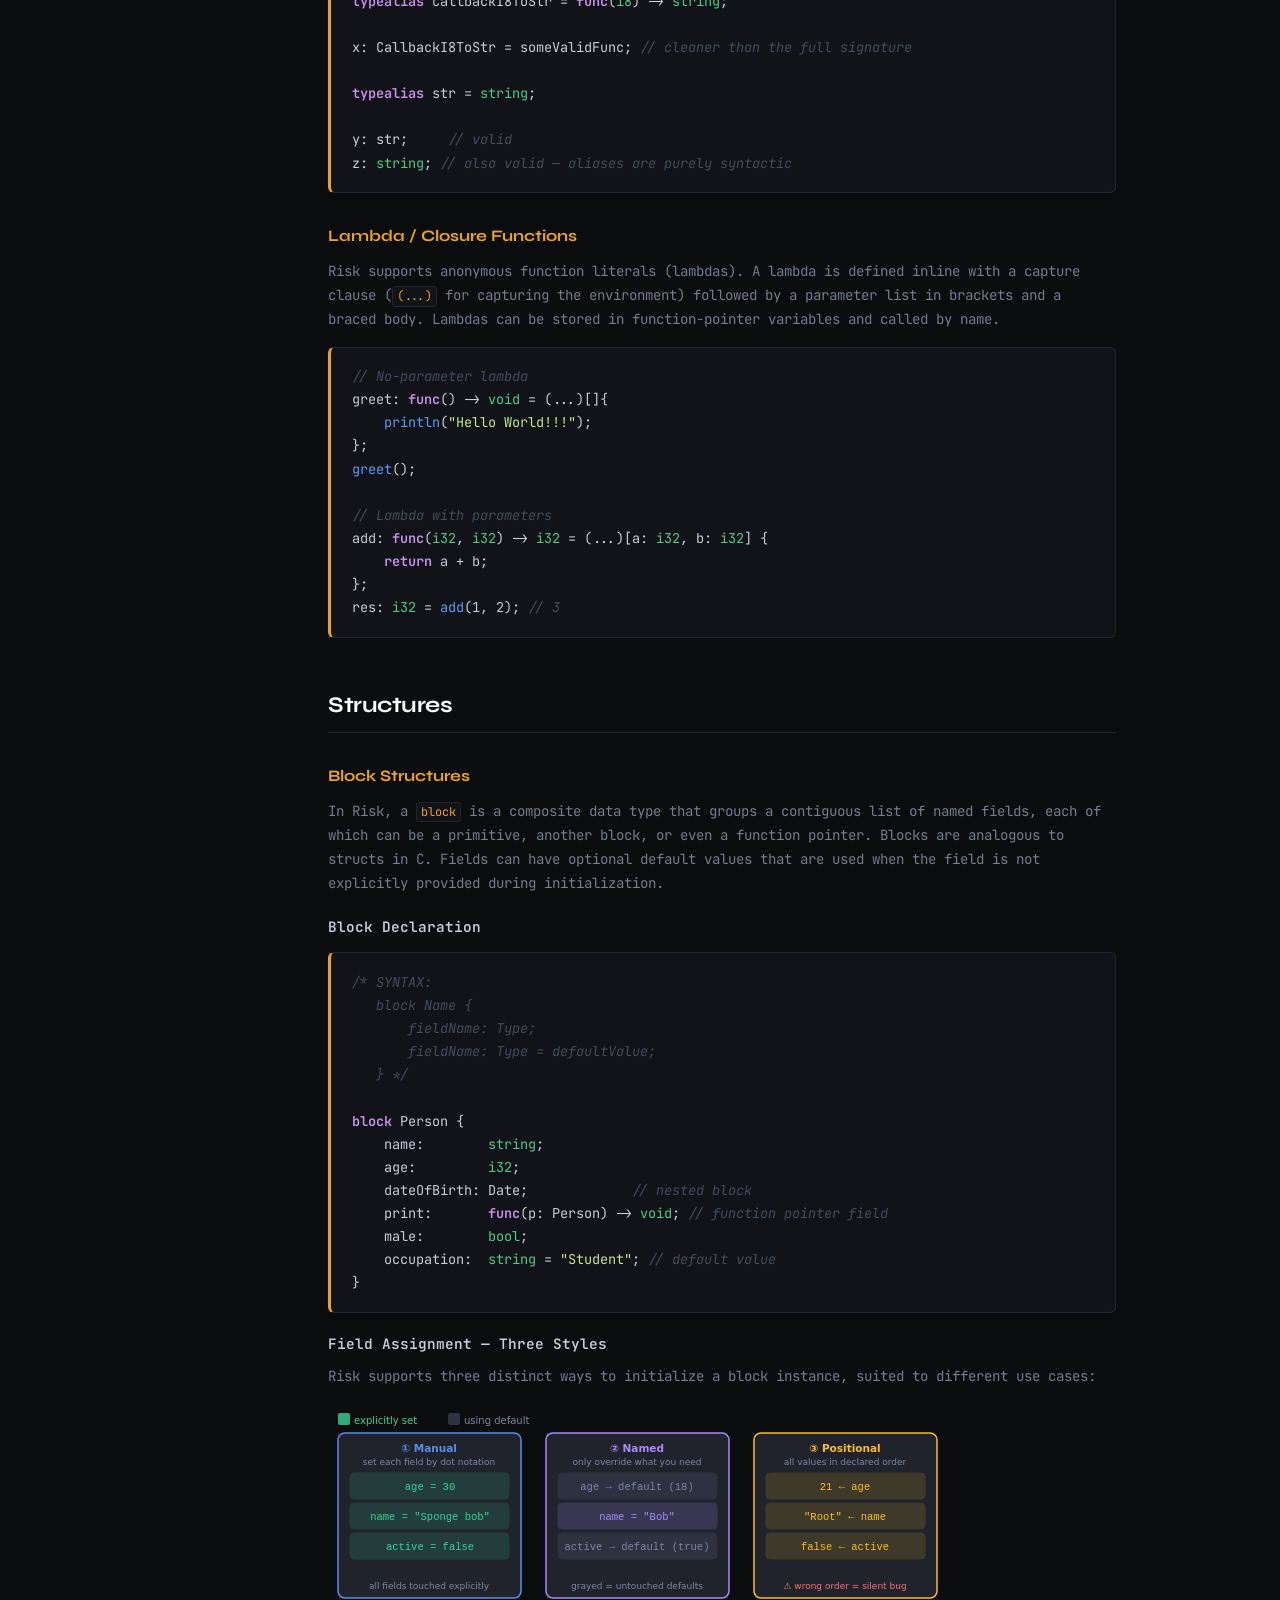
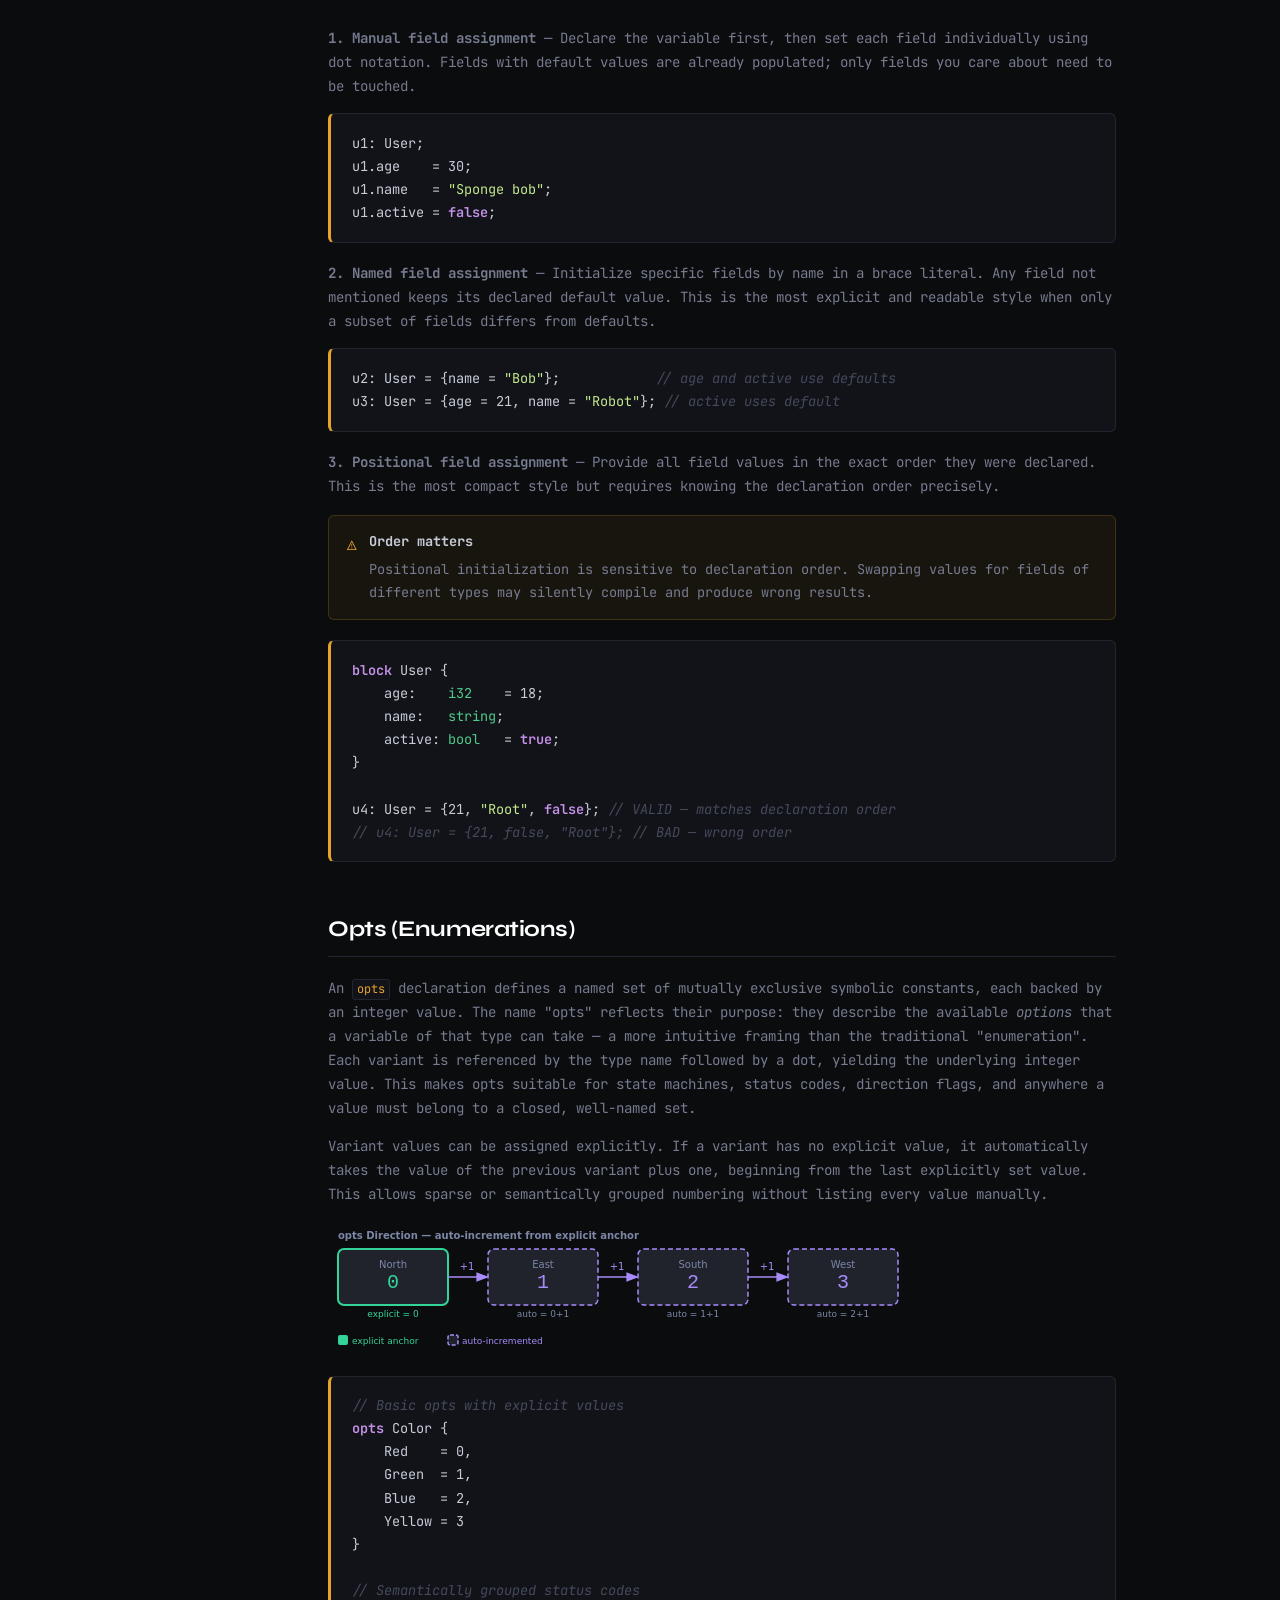
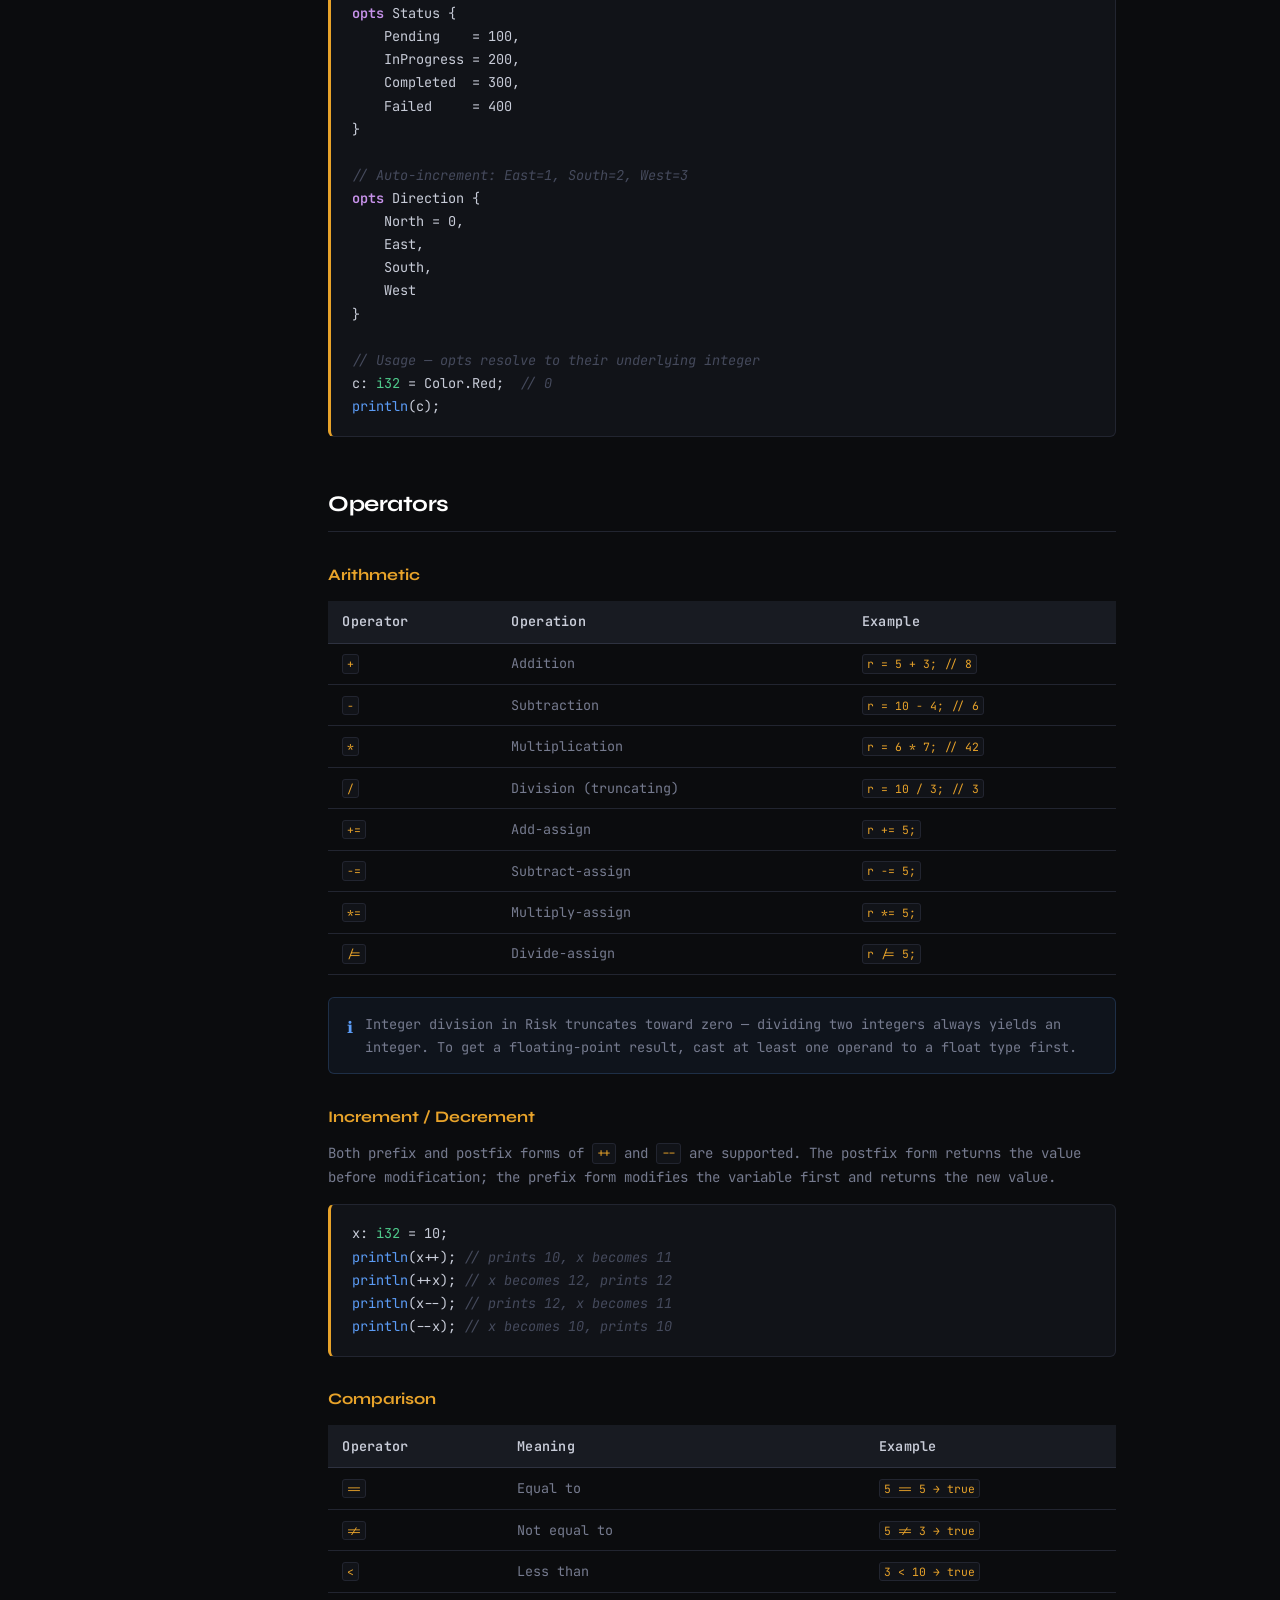
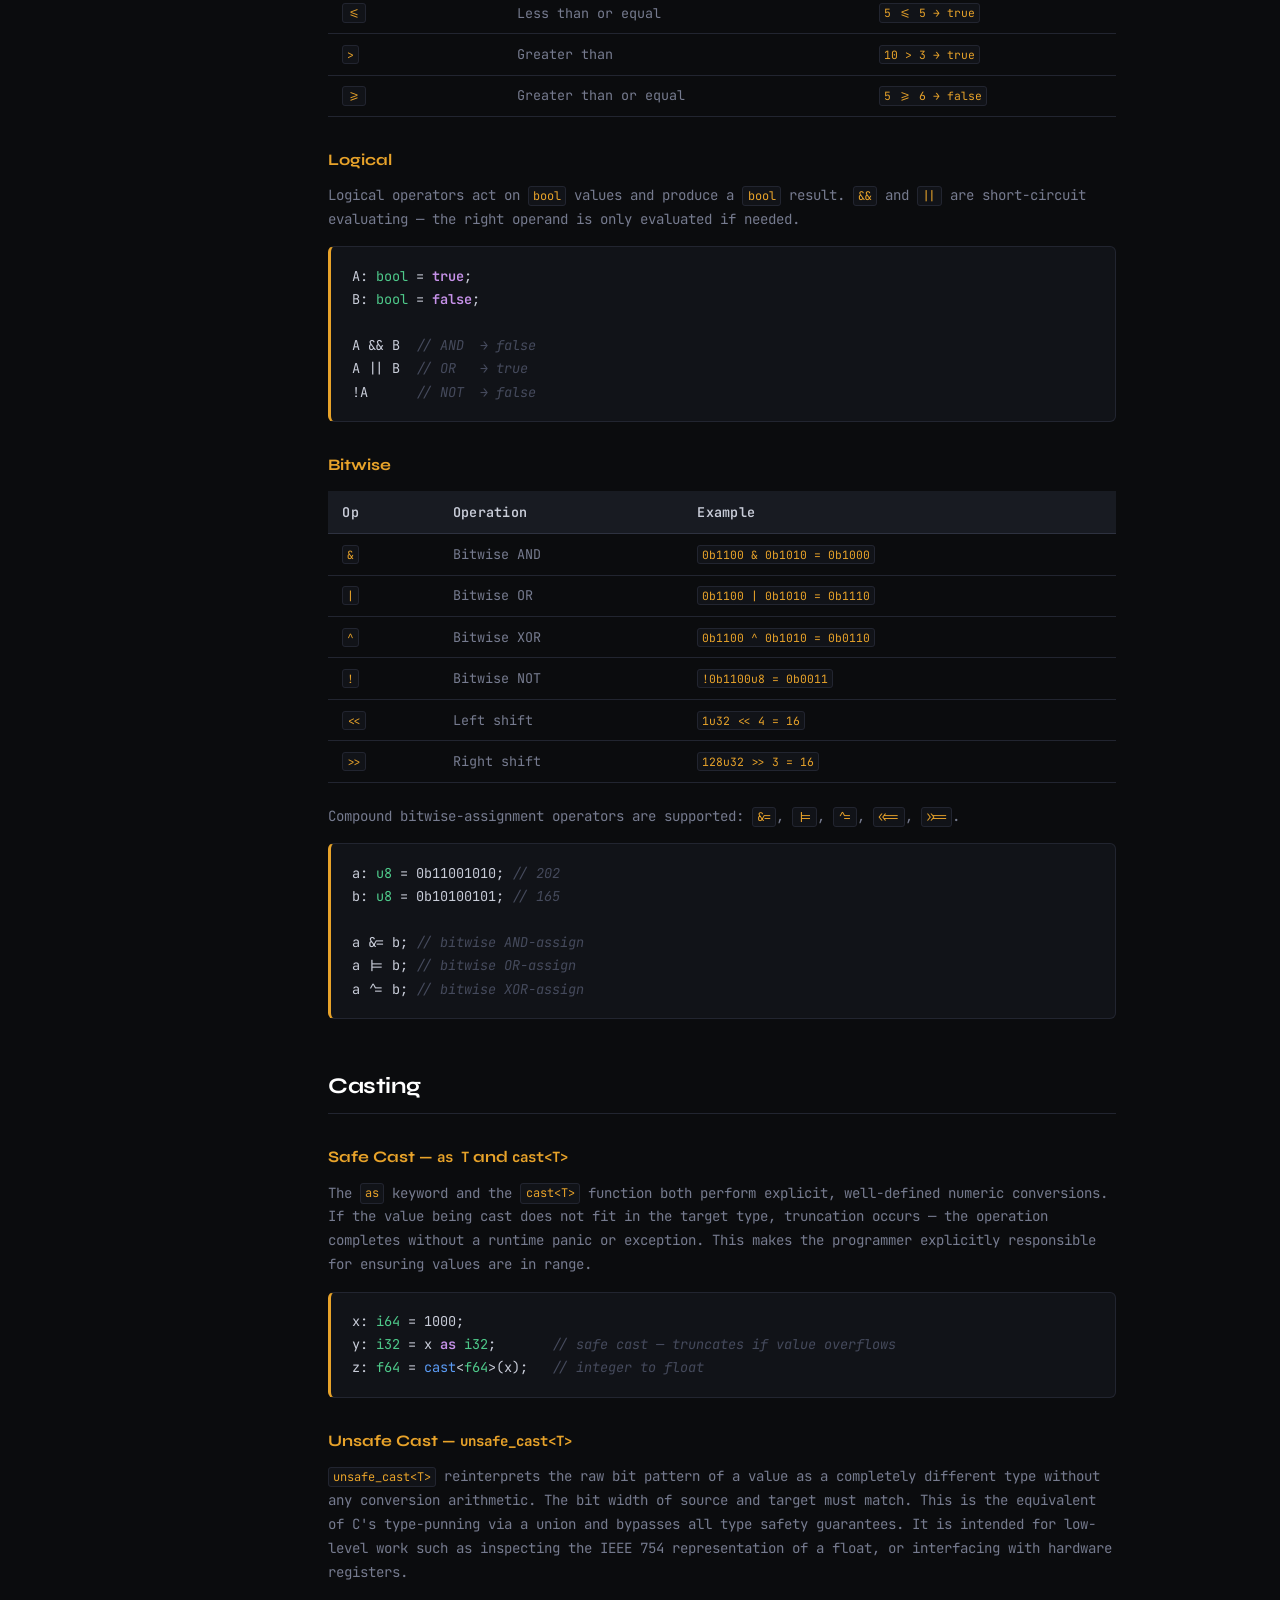
==== commit 5802fa30: "updated doc" ====
--- a/index.html
+++ b/index.html
@@ -336,6 +336,7 @@
       <a href="#func-decl"   class="sub">Declaration & Definition</a>
       <a href="#func-ptrs"        class="sub">Function Pointers</a>
       <a href="#typealiases"             class="sub">Type Aliases</a>
+      <a href="#lambdas"         class="sub">Lambda / Closure Functions</a>
       <a href="#structures">Structures</a>
       <a href="#opts">Opts (Enumerations)</a>
       <a href="#operators">Operators</a>
@@ -392,41 +393,6 @@
       <span><b>Memory:</b> Explicit management</span>
     </div>
   </div>
-
-  <!-- ══════════════════════════════════════ 1. INTRO -->
-   <section id="intro">
-    <h2 class="section-title">Introduction to Risk</h2>
-
-    <p>
-      Risk is a systems-level programming language with a static type system, explicit
-      memory management, and a rather convenient set of built-in functions (I hope it is). It suits domains where predictable performance, precise resource control,
-      and low-level memory access are important constraints.
-    </p>
-	<div class="callout note">
-		  <span class="callout-icon">ℹ</span>
-		  <div class="callout-body">
-		  <strong>Scope of this documentation</strong>
-		  Risk has two development branches each with a compiler. riskc and riskavr (For Avr chips).
-		  There are many major differences between the two. For example, riskc has no issue allocating on heap, while riskavr with its target chips will either return a linker error or crash with heap.
-		  This documentation is only for <bold>riskc</bold>
-	  </div>
-	  </div>
-
-    <p>
-      Risk source files use the <code>.risk</code> extension (Yeah, kinda lazy when it comes to finding names, you will soon understand why). I designed the language so that every
-      variable's type is known at compile time and every allocation is visible in the source code, meaning there is no hidden garbage collector and implicit boxing. :) At the same time, Risk comes with a
-      "rather convenient" (again) standard library covering I/O, string manipulation, file access, math, randomness, and
-      timing.
-    </p>
-
-    <div class="callout note">
-      <span class="callout-icon">ℹ</span>
-      <div class="callout-body">
-        <strong>Design philosophy</strong>
-        Risk aims to be explicit (type annotations on variable declarations, well specified casts, clearly stated pointer operations) without being too verbose, so reading a piece of Risk code tells you exactly what is happening in memory, and if your code screws up, you know i ain't doing anything in background. Your code looks like you, Period.
-      </div>
-    </div>
-  </section>
 
  <!-- ══════════════════════════════════════ 2. PRIMITIVES -->
   <section id="primitives">
@@ -465,7 +431,7 @@
       </table>
     </div>
 
-<pre><span class="cmt">// Variable declarations with explicit integer types</span>
+<pre>
 a: <span class="ty">i32</span> = <span class="num">-42;</span>
 b: <span class="ty">u8</span>  = <span class="num">255;</span>
 c: <span class="ty">i64</span> = <span class="num">9259034215553;</span>
@@ -1019,6 +985,37 @@
 
 res: <span class="ty">i32</span> = <span class="fn">add</span>(5, 2); <span class="cmt">// 7</span></pre>
 
+    <h4 class="mini-title">The <code>noalias</code> Parameter Qualifier</h4>
+    <p>
+      The <code>noalias</code> keyword can be applied to any pointer parameter to assert that no
+      other pointer in scope points to the same memory. This is a promise from the programmer — the
+      compiler does not verify it — but it enables the C backend to emit <code>restrict</code>-qualified
+      parameters, which allows the C compiler to apply loop vectorization and other optimizations
+      it would otherwise have to skip due to potential aliasing.
+    </p>
+    <p>
+      This is especially relevant for numeric kernels (matrix multiplication, convolution, etc.)
+      where the source and destination buffers are always distinct.
+    </p>
+
+<pre><span class="kw">func</span> <span class="fn">vec_add</span>(noalias dst: <span class="ty">ptr</span>&lt;<span class="ty">f32</span>&gt;, noalias a: <span class="ty">ptr</span>&lt;<span class="ty">f32</span>&gt;, noalias b: <span class="ty">ptr</span>&lt;<span class="ty">f32</span>&gt;, n: <span class="ty">i32</span>) -&gt; <span class="ty">void</span> {
+    i: <span class="ty">i32</span> = 0;
+    <span class="kw">while</span> (i &lt; n) {
+        dst[i] = a[i] + b[i];
+        i = i + 1;
+    }
+}
+</pre>
+
+    <div class="callout warning">
+      <span class="callout-icon">⚠</span>
+      <div class="callout-body">
+        <strong>Programmer's responsibility</strong>
+        Passing overlapping buffers to a <code>noalias</code> parameter is undefined behaviour.
+        The compiler will not catch it.
+      </div>
+    </div>
+
     <h3 class="sub-title" id="func-ptrs">Function Pointers</h3>
     <p>
       A function pointer stores the address of a function with a specific signature and can be
@@ -1134,6 +1131,28 @@
 y: str;     <span class="cmt">// valid</span>
 z: <span class="ty">string</span>; <span class="cmt">// also valid — aliases are purely syntactic</span></pre>
 
+    <h3 class="sub-title" id="lambdas">Lambda / Closure Functions</h3>
+    <p>
+      Risk supports anonymous function literals (lambdas). A lambda is defined inline with a
+      capture clause (<code>(...)</code> for capturing the environment) followed by a parameter list
+      in brackets and a braced body. Lambdas can be stored in function-pointer variables and called
+      by name.
+    </p>
+
+<pre><span class="cmt">// No-parameter lambda</span>
+greet: <span class="kw">func</span>() -&gt; <span class="ty">void</span> = (...)[]{
+    <span class="fn">println</span>(<span class="str">"Hello World!!!"</span>);
+};
+<span class="fn">greet</span>();
+
+<span class="cmt">// Lambda with parameters</span>
+add: <span class="kw">func</span>(<span class="ty">i32</span>, <span class="ty">i32</span>) -&gt; <span class="ty">i32</span> = (...)[a: <span class="ty">i32</span>, b: <span class="ty">i32</span>] {
+    <span class="kw">return</span> a + b;
+};
+res: <span class="ty">i32</span> = <span class="fn">add</span>(1, 2); <span class="cmt">// 3</span></pre>
+  </section>
+
+  <!-- ══════════════════════════════════════ 6. STRUCTURES -->
   <section id="structures">
     <h2 class="section-title">Structures</h2>
 
@@ -1594,7 +1613,7 @@
           <tr><td><code>println(v: any): void</code></td>  <td>Prints any value to stdout followed by a newline.</td>               <td><code>println("Hello, World!");</code></td></tr>
           <tr><td><code>rprint(v: any): void</code></td>   <td>Like <code>print</code> but interprets ANSI escape sequences.</td>   <td><code>rprint("\x1b[31mRed\x1b[0m");</code></td></tr>
           <tr><td><code>rprintln(v: any): void</code></td> <td>Like <code>rprint</code> but appends a newline.</td>                 <td><code>rprintln("\x1b[1mBold\x1b[0m");</code></td></tr>
-          <tr><td><code>input(): string</code></td>        <td>Reads one line from stdin, strips the trailing newline. Returns an empty string on EOF.</td> <td><code>let name = input();</code></td></tr>
+          <tr><td><code>input(): string</code></td>        <td>Reads one line from stdin, strips the trailing newline. Returns an empty string on EOF.</td> <td><code>name: string = input();</code></td></tr>
           <tr><td><code>clrscr(): void</code></td>         <td>Clears the terminal screen.</td>                                     <td><code>clrscr();</code></td></tr>
           <tr><td><code>flush_stdout(): void</code></td>   <td>Flushes the stdout buffer, forcing all pending output to appear in the terminal immediately. Required after <code>print</code> calls in TUI or game loops where you need the full frame to land at once rather than trickle out across OS scheduling windows.</td> <td><code>print("frame..."); flush_stdout();</code></td></tr>
         </tbody>
@@ -1898,6 +1917,8 @@
       </table>
     </div>
   </section>
+
+  <!-- rc<T> -->
   <section id="type-cheatsheet">
     <h2 class="section-title">Type Cheat Sheet</h2>
     <div class="tbl-wrap">
